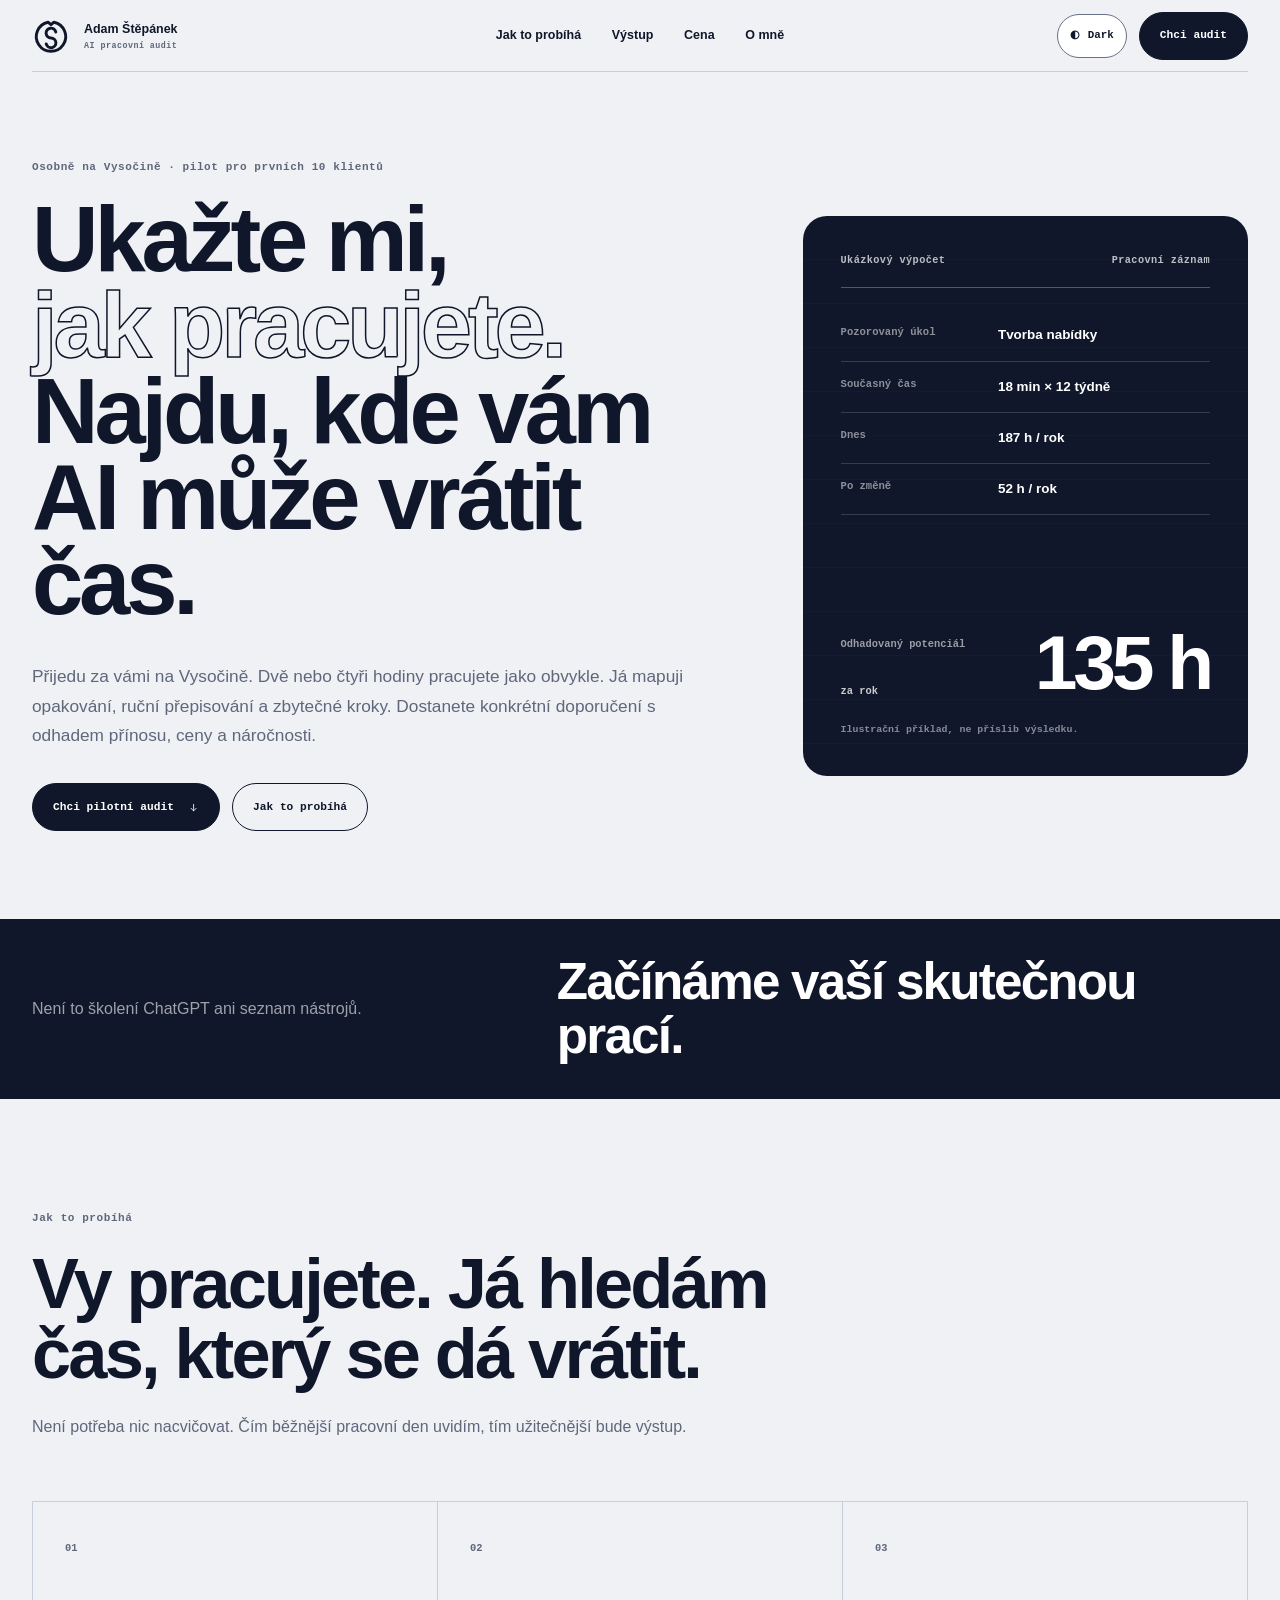
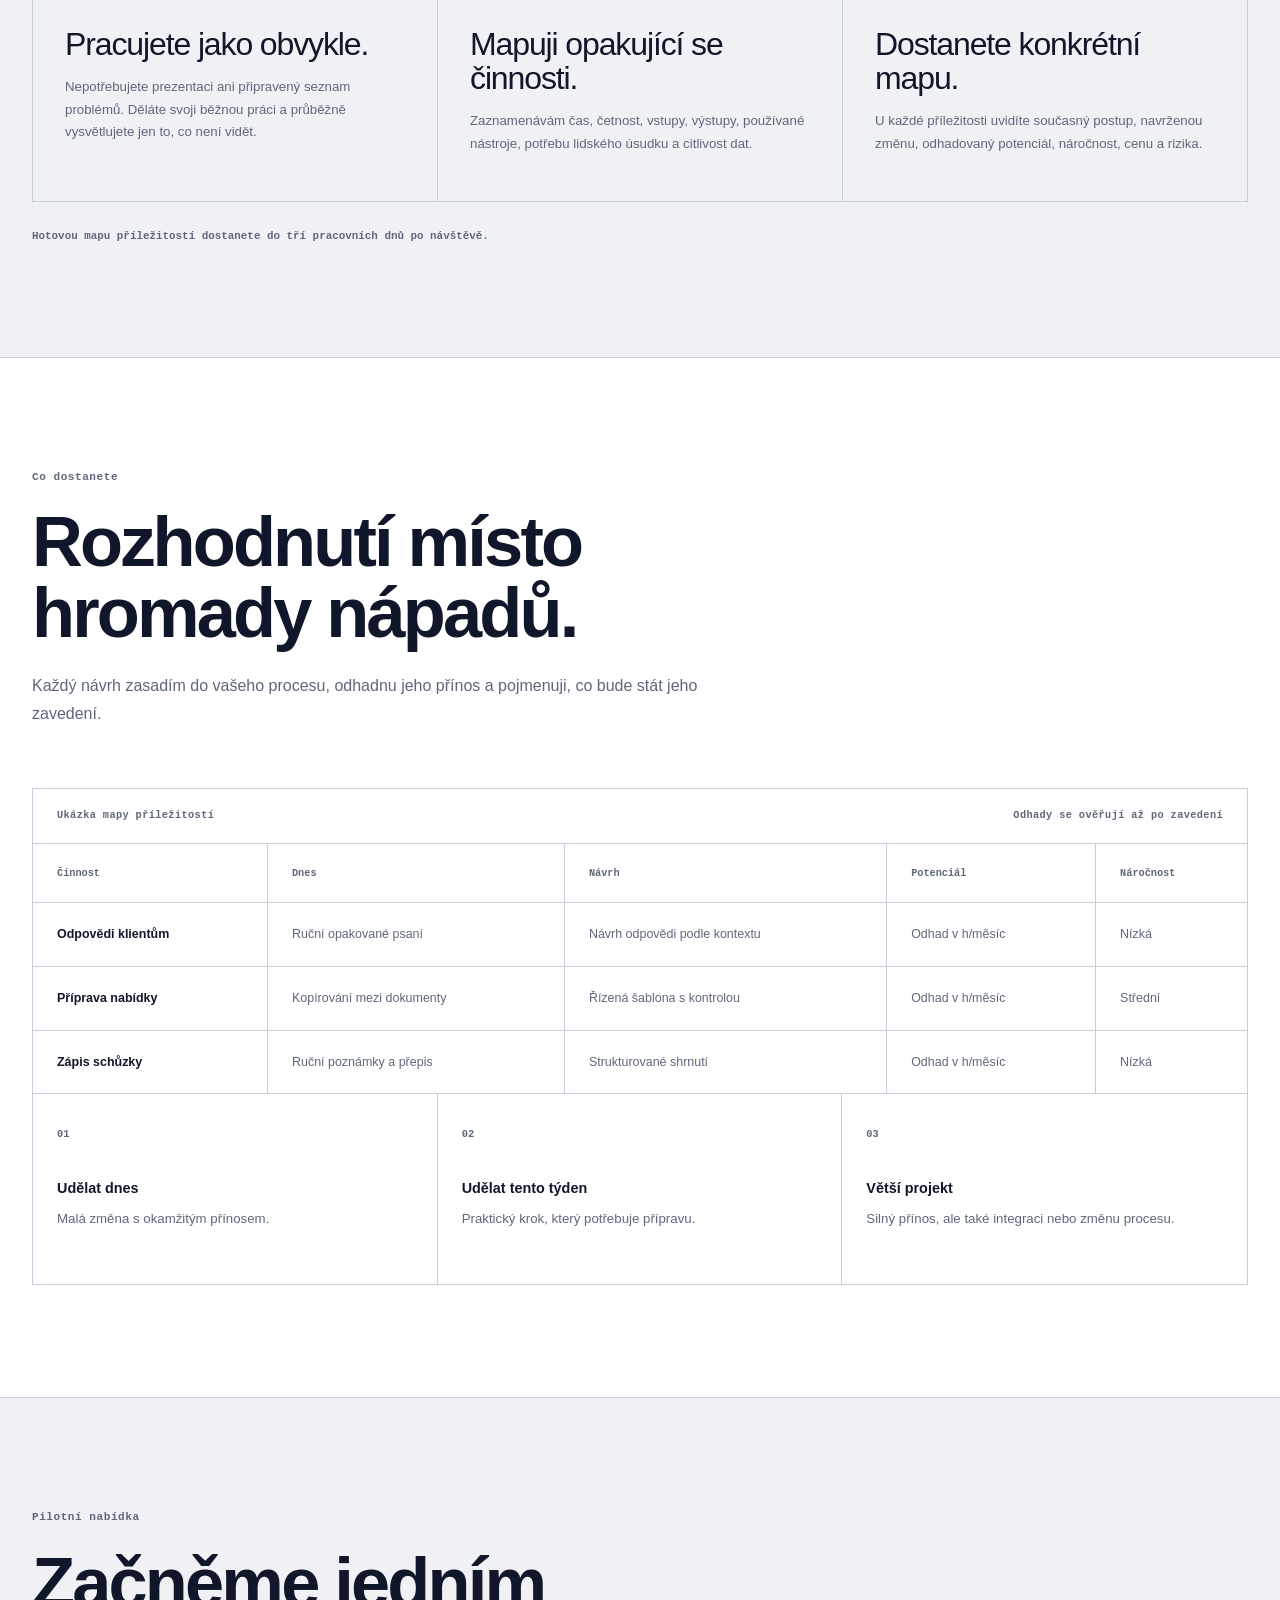
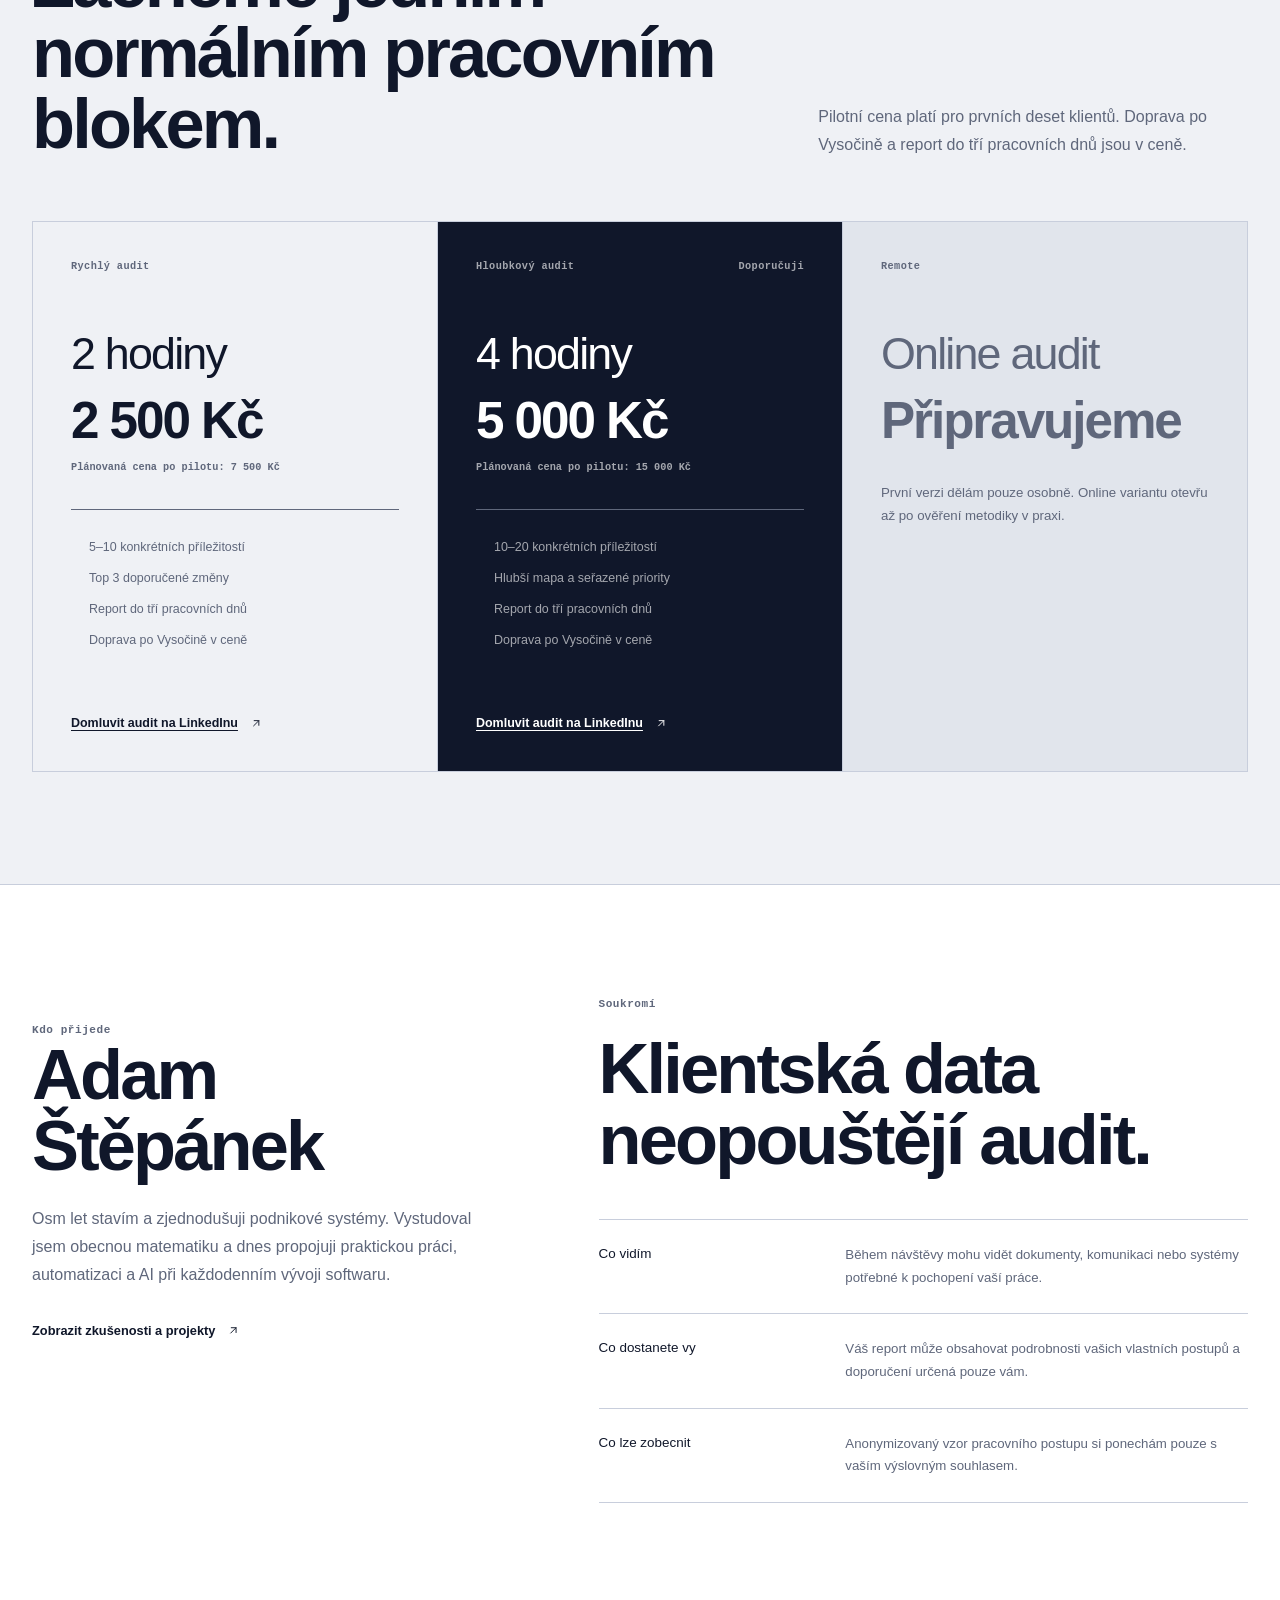
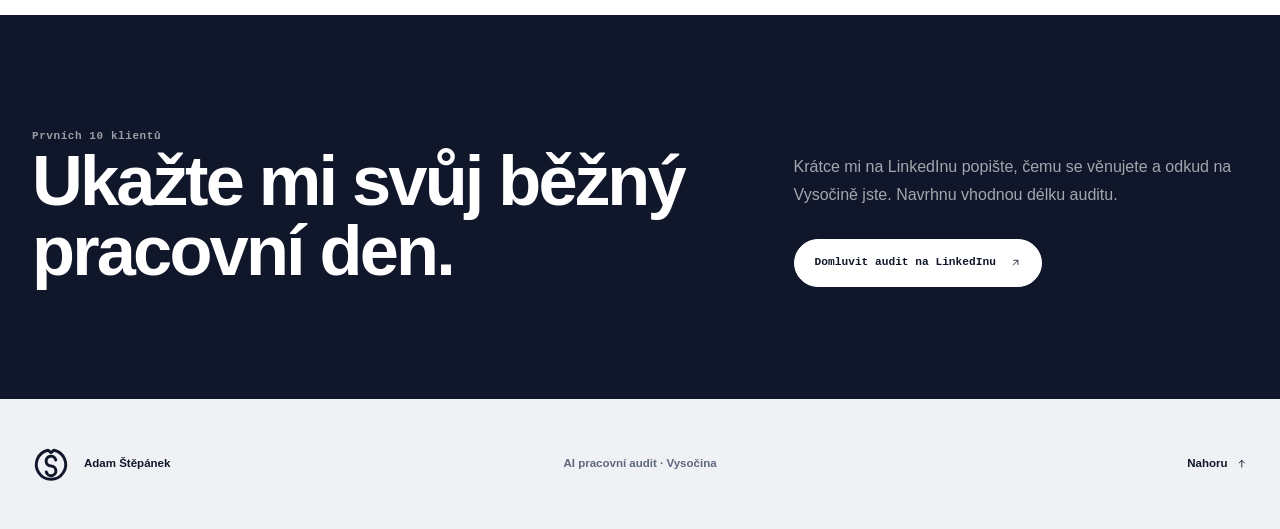
==== consulting/index.html @ 9257d578 "Deploy 657ad3f5248bb78d566c9f37fbdf9e179d934e94 Co-Authored-By: codex <codex@openai.com>" ====
<!DOCTYPE html><html lang="en"><head><meta charSet="utf-8"/><meta name="viewport" content="width=device-width, initial-scale=1"/><link rel="stylesheet" href="/_next/static/css/index.gjvnM6ew.css" data-rsc-css-href="/_next/static/css/index.gjvnM6ew.css" data-precedence="vite-rsc/importer-resources"/><link rel="stylesheet" href="/_next/static/css/page.C1mRbOs2.css" data-rsc-css-href="/_next/static/css/page.C1mRbOs2.css" data-precedence="vite-rsc/importer-resources"/><title>AI pracovní audit na Vysočině · Adam Stepanek</title><meta name="description" content="Ukažte mi, jak pracujete. Během osobního auditu najdu konkrétní místa, kde vám AI a automatizace mohou vrátit čas."/><meta name="application-name" content="Adam Stepanek"/><meta name="referrer" content="strict-origin-when-cross-origin"/><meta name="keywords" content="Adam Stepanek,Adam Štěpánek,Salesforce developer,Salesforce architect,Apex developer,Salesforce MCP,Salesforce AI,Czech Republic"/><meta name="author" content="Adam Stepanek"/><link rel="author" href="https://www.stepanek.dev"/><meta name="creator" content="Adam Stepanek"/><meta name="publisher" content="Adam Stepanek"/><meta name="format-detection" content="telephone=no, address=no, email=no"/><meta name="robots" content="index, follow"/><meta property="og:title" content="AI pracovní audit na Vysočině"/><meta property="og:description" content="Dvě nebo čtyři hodiny pracujete jako obvykle. Dostanete konkrétní mapu příležitostí, kde vám AI může vrátit čas."/><meta property="og:url" content="https://www.stepanek.dev/consulting/"/><meta property="og:site_name" content="AI pracovní audit · Adam Štěpánek"/><meta property="og:type" content="website"/><meta property="og:locale" content="cs_CZ"/><meta property="og:image" content="https://www.stepanek.dev/og.png"/><meta property="og:image:width" content="1731"/><meta property="og:image:height" content="909"/><meta property="og:image:alt" content="AI pracovní audit na Vysočině · Adam Štěpánek"/><meta name="twitter:card" content="summary_large_image"/><meta name="twitter:title" content="AI pracovní audit na Vysočině"/><meta name="twitter:description" content="Ukažte mi, jak pracujete. Najdu, kde vám AI může vrátit čas."/><meta name="twitter:image" content="https://www.stepanek.dev/og.png"/><link rel="shortcut icon" href="/favicon.svg"/><link rel="icon" href="/favicon.svg" type="image/svg+xml"/><link rel="apple-touch-icon" href="/icon.png" sizes="512x512" type="image/png"/><link rel="manifest" href="/site.webmanifest"/><link rel="canonical" href="https://www.stepanek.dev/consulting/"/><meta name="mobile-web-app-capable" content="yes"/><meta name="apple-mobile-web-app-title" content="Adam Stepanek"/><meta name="apple-mobile-web-app-status-bar-style" content="black-translucent"/><meta name="theme-color" content="#eff1f5" media="(prefers-color-scheme: light)"/><meta name="theme-color" content="#10172a" media="(prefers-color-scheme: dark)"/><meta name="color-scheme" content="light dark"/>
<script>
  try {
    const savedTheme = localStorage.getItem("stepanek-theme");
    if (savedTheme === "light" || savedTheme === "dark") {
      document.documentElement.dataset.theme = savedTheme;
    }
  } catch {}
</script></head><body><main class="_page_nzkrq_1" lang="cs" id="top"><script type="application/ld+json">{"@context":"https://schema.org","@type":"Service","name":"AI pracovní audit","description":"Osobní audit pracovních postupů, který hledá konkrétní příležitosti pro využití AI a automatizace.","url":"https://www.stepanek.dev/consulting/","provider":{"@type":"Person","name":"Adam Štěpánek","url":"https://www.stepanek.dev/"},"areaServed":{"@type":"AdministrativeArea","name":"Kraj Vysočina"},"availableChannel":{"@type":"ServiceChannel","name":"Osobně u klienta","serviceLocation":{"@type":"Place","name":"Kraj Vysočina"}},"offers":[{"@type":"Offer","name":"Rychlý audit – 2 hodiny","price":"2500","priceCurrency":"CZK","availability":"https://schema.org/LimitedAvailability"},{"@type":"Offer","name":"Hloubkový audit – 4 hodiny","price":"5000","priceCurrency":"CZK","availability":"https://schema.org/LimitedAvailability"}]}</script><header class="_header_nzkrq_13 _shell_nzkrq_8"><a class="_identity_nzkrq_28" href="https://www.stepanek.dev/" aria-label="Adam Štěpánek, hlavní web"><svg class="_identityMark_nzkrq_36" viewBox="0 0 256 256" aria-hidden="true" focusable="false"><path d="M128 51.707913 108 35.041246A99 99 0 1 0 148 35.041246Z" fill="none" stroke="currentColor" stroke-width="20" stroke-linecap="round" stroke-linejoin="round"></path><path d="M160.172621 100.656809A33 33 0 1 0 128 141A33 33 0 1 1 95.827379 181.343191" fill="none" stroke="currentColor" stroke-width="20" stroke-linecap="round" stroke-linejoin="round"></path></svg><span>Adam Štěpánek<small>AI pracovní audit</small></span></a><nav class="_navigation_nzkrq_50" aria-label="Hlavní navigace"><a href="#process">Jak to probíhá</a><a href="#output">Výstup</a><a href="#pricing">Cena</a><a href="#about">O mně</a></nav><div class="_headerActions_nzkrq_64"><button class="theme-toggle" type="button" aria-label="Switch to dark mode" title="Switch to dark mode"><svg class="theme-icon" viewBox="0 0 24 24" fill="none" stroke="currentColor" stroke-width="1.8" stroke-linecap="round" stroke-linejoin="round" aria-hidden="true" focusable="false"><path d="M20 15.2A8.2 8.2 0 0 1 8.8 4a8.2 8.2 0 1 0 11.2 11.2Z"></path></svg><span class="theme-label">Dark</span></button><a class="_headerCta_nzkrq_71" href="#pricing">Chci audit</a></div></header><section class="_hero_nzkrq_105 _shell_nzkrq_8"><div><p class="_kicker_nzkrq_114">Osobně na Vysočině · pilot pro prvních 10 klientů</p><h1>Ukažte mi,<span>jak pracujete.</span>Najdu, kde vám AI může vrátit čas.</h1><p class="_heroIntro_nzkrq_146">Přijedu za vámi na Vysočině. Dvě nebo čtyři hodiny pracujete jako obvykle. Já mapuji opakování, ruční přepisování a zbytečné kroky. Dostanete konkrétní doporučení s odhadem přínosu, ceny a náročnosti.</p><div class="_heroActions_nzkrq_154"><a class="_primaryButton_nzkrq_72" href="#pricing">Chci pilotní audit <svg class="_inlineIcon_nzkrq_99" viewBox="0 0 24 24" fill="none" stroke="currentColor" stroke-width="1.8" stroke-linecap="round" stroke-linejoin="round" aria-hidden="true" focusable="false"><path d="M12 5v14"></path><path d="m6.5 13.5 5.5 5.5 5.5-5.5"></path></svg></a><a class="_secondaryButton_nzkrq_73" href="#process">Jak to probíhá</a></div></div><aside class="_ledger_nzkrq_169" aria-label="Ukázkový výpočet potenciálu"><div class="_ledgerHeader_nzkrq_193"><span>Ukázkový výpočet</span><span>Pracovní záznam</span></div><dl class="_ledgerRows_nzkrq_210"><div><dt>Pozorovaný úkol</dt><dd>Tvorba nabídky</dd></div><div><dt>Současný čas</dt><dd>18 min × 12 týdně</dd></div><div><dt>Dnes</dt><dd>187 h / rok</dd></div><div><dt>Po změně</dt><dd>52 h / rok</dd></div></dl><div class="_ledgerResult_nzkrq_243"><span>Odhadovaný potenciál</span><strong>135 h</strong><small>za rok</small></div><p>Ilustrační příklad, ne příslib výsledku.</p></aside></section><section class="_definitionBand_nzkrq_284" aria-label="Vymezení služby"><div class="_definitionGrid_nzkrq_289 _shell_nzkrq_8"><p>Není to školení ChatGPT ani seznam nástrojů.</p><strong>Začínáme vaší skutečnou prací.</strong></div></section><section class="_section_nzkrq_122 _shell_nzkrq_8" id="process"><div class="_sectionHeading_nzkrq_122"><p class="_kicker_nzkrq_114">Jak to probíhá</p><h2>Vy pracujete. Já hledám čas, který se dá vrátit.</h2><p>Není potřeba nic nacvičovat. Čím běžnější pracovní den uvidím, tím užitečnější bude výstup.</p></div><ol class="_processGrid_nzkrq_343"><li><span>01</span><h3>Pracujete jako obvykle.</h3><p>Nepotřebujete prezentaci ani připravený seznam problémů. Děláte svoji běžnou práci a průběžně vysvětlujete jen to, co není vidět.</p></li><li><span>02</span><h3>Mapuji opakující se činnosti.</h3><p>Zaznamenávám čas, četnost, vstupy, výstupy, používané nástroje, potřebu lidského úsudku a citlivost dat.</p></li><li><span>03</span><h3>Dostanete konkrétní mapu.</h3><p>U každé příležitosti uvidíte současný postup, navrženou změnu, odhadovaný potenciál, náročnost, cenu a rizika.</p></li></ol><p class="_deliveryNote_nzkrq_384">Hotovou mapu příležitostí dostanete do tří pracovních dnů po návštěvě.</p></section><section class="_outputSection_nzkrq_315" id="output"><div class="_shell_nzkrq_8"><div class="_sectionHeading_nzkrq_122"><p class="_kicker_nzkrq_114">Co dostanete</p><h2>Rozhodnutí místo hromady nápadů.</h2><p>Každý návrh zasadím do vašeho procesu, odhadnu jeho přínos a pojmenuji, co bude stát jeho zavedení.</p></div><div class="_reportFrame_nzkrq_395"><div class="_reportTopline_nzkrq_194"><span>Ukázka mapy příležitostí</span><span>Odhady se ověřují až po zavedení</span></div><div class="_tableScroller_nzkrq_405" role="region" aria-label="Ukázka výstupní tabulky"><table><thead><tr><th>Činnost</th><th>Dnes</th><th>Návrh</th><th>Potenciál</th><th>Náročnost</th></tr></thead><tbody><tr><th scope="row">Odpovědi klientům</th><td>Ruční opakované psaní</td><td>Návrh odpovědi podle kontextu</td><td>Odhad v h/měsíc</td><td>Nízká</td></tr><tr><th scope="row">Příprava nabídky</th><td>Kopírování mezi dokumenty</td><td>Řízená šablona s kontrolou</td><td>Odhad v h/měsíc</td><td>Střední</td></tr><tr><th scope="row">Zápis schůzky</th><td>Ruční poznámky a přepis</td><td>Strukturované shrnutí</td><td>Odhad v h/měsíc</td><td>Nízká</td></tr></tbody></table></div><div class="_priorityGrid_nzkrq_361"><div><span>01</span><strong>Udělat dnes</strong><p>Malá změna s okamžitým přínosem.</p></div><div><span>02</span><strong>Udělat tento týden</strong><p>Praktický krok, který potřebuje přípravu.</p></div><div><span>03</span><strong>Větší projekt</strong><p>Silný přínos, ale také integraci nebo změnu procesu.</p></div></div></div></div></section><section class="_section_nzkrq_122 _shell_nzkrq_8" id="pricing"><div class="_pricingIntro_nzkrq_334"><div class="_sectionHeading_nzkrq_122"><p class="_kicker_nzkrq_114">Pilotní nabídka</p><h2>Začněme jedním normálním pracovním blokem.</h2></div><p>Pilotní cena platí pro prvních deset klientů. Doprava po Vysočině a report do tří pracovních dnů jsou v ceně.</p></div><div class="_pricingGrid_nzkrq_478"><article class="_package_nzkrq_195"><div class="_packageTopline_nzkrq_195"><span>Rychlý audit</span></div><h3>2 hodiny</h3><p class="_price_nzkrq_526">2 500 Kč</p><p class="_laterPrice_nzkrq_503">Plánovaná cena po pilotu: <!-- -->7 500 Kč</p><ul><li>5–10 konkrétních příležitostí</li><li>Top 3 doporučené změny</li><li>Report do tří pracovních dnů</li><li>Doprava po Vysočině v ceně</li></ul><a href="https://www.linkedin.com/in/adam-stepanek-cz">Domluvit audit na LinkedInu <svg class="_inlineIcon_nzkrq_99" viewBox="0 0 24 24" fill="none" stroke="currentColor" stroke-width="1.8" stroke-linecap="round" stroke-linejoin="round" aria-hidden="true" focusable="false"><path d="M7 17 17 7"></path><path d="M8 7h9v9"></path></svg></a></article><article class="_recommendedPackage_nzkrq_487"><div class="_packageTopline_nzkrq_195"><span>Hloubkový audit</span><strong>Doporučuji</strong></div><h3>4 hodiny</h3><p class="_price_nzkrq_526">5 000 Kč</p><p class="_laterPrice_nzkrq_503">Plánovaná cena po pilotu: <!-- -->15 000 Kč</p><ul><li>10–20 konkrétních příležitostí</li><li>Hlubší mapa a seřazené priority</li><li>Report do tří pracovních dnů</li><li>Doprava po Vysočině v ceně</li></ul><a href="https://www.linkedin.com/in/adam-stepanek-cz">Domluvit audit na LinkedInu <svg class="_inlineIcon_nzkrq_99" viewBox="0 0 24 24" fill="none" stroke="currentColor" stroke-width="1.8" stroke-linecap="round" stroke-linejoin="round" aria-hidden="true" focusable="false"><path d="M7 17 17 7"></path><path d="M8 7h9v9"></path></svg></a></article><article class="_remotePackage_nzkrq_376" aria-label="Remote audit připravujeme"><div class="_packageTopline_nzkrq_195"><span>Remote</span></div><h3>Online audit</h3><p class="_remoteStatus_nzkrq_571">Připravujeme</p><p>První verzi dělám pouze osobně. Online variantu otevřu až po ověření metodiky v praxi.</p></article></div></section><section class="_trustSection_nzkrq_316" id="about"><div class="_trustGrid_nzkrq_585 _shell_nzkrq_8"><div class="_aboutCopy_nzkrq_58"><p class="_kicker_nzkrq_114">Kdo přijede</p><h2>Adam Štěpánek</h2><p>Osm let stavím a zjednodušuji podnikové systémy. Vystudoval jsem obecnou matematiku a dnes propojuji praktickou práci, automatizaci a AI při každodenním vývoji softwaru.</p><a href="https://www.stepanek.dev/">Zobrazit zkušenosti a projekty <svg class="_inlineIcon_nzkrq_99" viewBox="0 0 24 24" fill="none" stroke="currentColor" stroke-width="1.8" stroke-linecap="round" stroke-linejoin="round" aria-hidden="true" focusable="false"><path d="M7 17 17 7"></path><path d="M8 7h9v9"></path></svg></a></div><div class="_privacyBlock_nzkrq_124"><p class="_kicker_nzkrq_114">Soukromí</p><h2>Klientská data neopouštějí audit.</h2><div class="_privacyRules_nzkrq_377"><div><h3>Co vidím</h3><p>Během návštěvy mohu vidět dokumenty, komunikaci nebo systémy potřebné k pochopení vaší práce.</p></div><div><h3>Co dostanete vy</h3><p>Váš report může obsahovat podrobnosti vašich vlastních postupů a doporučení určená pouze vám.</p></div><div><h3>Co lze zobecnit</h3><p>Anonymizovaný vzor pracovního postupu si ponechám pouze s vaším výslovným souhlasem.</p></div></div></div></div></section><section class="_contactSection_nzkrq_317" id="contact"><div class="_contactGrid_nzkrq_125 _shell_nzkrq_8"><div><p class="_kicker_nzkrq_114">Prvních 10 klientů</p><h2>Ukažte mi svůj běžný pracovní den.</h2></div><div><p>Krátce mi na LinkedInu popište, čemu se věnujete a odkud na Vysočině jste. Navrhnu vhodnou délku auditu.</p><a class="_contactButton_nzkrq_74" href="https://www.linkedin.com/in/adam-stepanek-cz">Domluvit audit na LinkedInu <svg class="_inlineIcon_nzkrq_99" viewBox="0 0 24 24" fill="none" stroke="currentColor" stroke-width="1.8" stroke-linecap="round" stroke-linejoin="round" aria-hidden="true" focusable="false"><path d="M7 17 17 7"></path><path d="M8 7h9v9"></path></svg></a></div></div></section><footer class="_footer_nzkrq_57 _shell_nzkrq_8"><a class="_identity_nzkrq_28" href="https://www.stepanek.dev/" aria-label="Adam Štěpánek, hlavní web"><svg class="_identityMark_nzkrq_36" viewBox="0 0 256 256" aria-hidden="true" focusable="false"><path d="M128 51.707913 108 35.041246A99 99 0 1 0 148 35.041246Z" fill="none" stroke="currentColor" stroke-width="20" stroke-linecap="round" stroke-linejoin="round"></path><path d="M160.172621 100.656809A33 33 0 1 0 128 141A33 33 0 1 1 95.827379 181.343191" fill="none" stroke="currentColor" stroke-width="20" stroke-linecap="round" stroke-linejoin="round"></path></svg><span>Adam Štěpánek</span></a><p>AI pracovní audit · Vysočina</p><a href="#top">Nahoru <svg class="_inlineIcon_nzkrq_99" viewBox="0 0 24 24" fill="none" stroke="currentColor" stroke-width="1.8" stroke-linecap="round" stroke-linejoin="round" aria-hidden="true" focusable="false"><path d="M12 19V5"></path><path d="m6.5 10.5 5.5-5.5 5.5 5.5"></path></svg></a></footer></main><script>
  (() => {
    const button = document.querySelector(".theme-toggle");
    if (!button) return;
    const media = matchMedia("(prefers-color-scheme: dark)");
    const readSaved = () => {
      try {
        const saved = localStorage.getItem("stepanek-theme");
        return saved === "light" || saved === "dark" ? saved : null;
      } catch { return null; }
    };
    const apply = (theme, persist = false) => {
      document.documentElement.dataset.theme = theme;
      if (persist) {
        try { localStorage.setItem("stepanek-theme", theme); } catch {}
      }
      const next = theme === "dark" ? "light" : "dark";
      button.setAttribute("aria-label", "Switch to " + next + " mode");
      button.setAttribute("title", "Switch to " + next + " mode");
      button.innerHTML = '<span aria-hidden="true">' + (theme === "dark" ? "☀" : "◐") + '</span>'
        + '<span class="theme-label">' + (theme === "dark" ? "Light" : "Dark") + '</span>';
      document.querySelectorAll('meta[name="theme-color"]').forEach((meta) => {
        meta.setAttribute("content", theme === "dark" ? "#10172a" : "#eff1f5");
      });
    };
    let theme = readSaved() || (media.matches ? "dark" : "light");
    apply(theme);
    button.addEventListener("click", () => {
      theme = theme === "dark" ? "light" : "dark";
      apply(theme, true);
    });
    media.addEventListener("change", (event) => {
      if (!readSaved()) {
        theme = event.matches ? "dark" : "light";
        apply(theme);
      }
    });
  })();
</script></body></html>
---- _next/static/css/index.gjvnM6ew.css ----
/*! tailwindcss v4.2.1 | MIT License | https://tailwindcss.com */
@layer properties{@supports (((-webkit-hyphens:none)) and (not (margin-trim:inline))) or ((-moz-orient:inline) and (not (color:rgb(from red r g b)))){*,:before,:after{--tw-rotate-x:initial;--tw-rotate-y:initial;--tw-rotate-z:initial;--tw-skew-x:initial;--tw-skew-y:initial}::backdrop{--tw-rotate-x:initial;--tw-rotate-y:initial;--tw-rotate-z:initial;--tw-skew-x:initial;--tw-skew-y:initial}}}@layer theme{:root,:host{--font-sans:ui-sans-serif, system-ui, sans-serif, "Apple Color Emoji", "Segoe UI Emoji", "Segoe UI Symbol", "Noto Color Emoji";--font-mono:ui-monospace, SFMono-Regular, Menlo, Monaco, Consolas, "Liberation Mono", "Courier New", monospace;--spacing:.25rem;--default-font-family:var(--font-sans);--default-mono-font-family:var(--font-mono)}}@layer base{*,:after,:before{box-sizing:border-box;border:0 solid;margin:0;padding:0}::backdrop{box-sizing:border-box;border:0 solid;margin:0;padding:0}::file-selector-button{box-sizing:border-box;border:0 solid;margin:0;padding:0}html,:host{-webkit-text-size-adjust:100%;tab-size:4;line-height:1.5;font-family:var(--default-font-family,ui-sans-serif, system-ui, sans-serif, "Apple Color Emoji", "Segoe UI Emoji", "Segoe UI Symbol", "Noto Color Emoji");font-feature-settings:var(--default-font-feature-settings,normal);font-variation-settings:var(--default-font-variation-settings,normal);-webkit-tap-highlight-color:transparent}hr{height:0;color:inherit;border-top-width:1px}abbr:where([title]){-webkit-text-decoration:underline dotted;text-decoration:underline dotted}h1,h2,h3,h4,h5,h6{font-size:inherit;font-weight:inherit}a{color:inherit;-webkit-text-decoration:inherit;-webkit-text-decoration:inherit;-webkit-text-decoration:inherit;-webkit-text-decoration:inherit;text-decoration:inherit}b,strong{font-weight:bolder}code,kbd,samp,pre{font-family:var(--default-mono-font-family,ui-monospace, SFMono-Regular, Menlo, Monaco, Consolas, "Liberation Mono", "Courier New", monospace);font-feature-settings:var(--default-mono-font-feature-settings,normal);font-variation-settings:var(--default-mono-font-variation-settings,normal);font-size:1em}small{font-size:80%}sub,sup{vertical-align:baseline;font-size:75%;line-height:0;position:relative}sub{bottom:-.25em}sup{top:-.5em}table{text-indent:0;border-color:inherit;border-collapse:collapse}:-moz-focusring{outline:auto}progress{vertical-align:baseline}summary{display:list-item}ol,ul,menu{list-style:none}img,svg,video,canvas,audio,iframe,embed,object{vertical-align:middle;display:block}img,video{max-width:100%;height:auto}button,input,select,optgroup,textarea{font:inherit;font-feature-settings:inherit;font-variation-settings:inherit;letter-spacing:inherit;color:inherit;opacity:1;background-color:#0000;border-radius:0}::file-selector-button{font:inherit;font-feature-settings:inherit;font-variation-settings:inherit;letter-spacing:inherit;color:inherit;opacity:1;background-color:#0000;border-radius:0}:where(select:is([multiple],[size])) optgroup{font-weight:bolder}:where(select:is([multiple],[size])) optgroup option{padding-inline-start:20px}::file-selector-button{margin-inline-end:4px}::placeholder{opacity:1}@supports (not ((-webkit-appearance:-apple-pay-button))) or (contain-intrinsic-size:1px){::placeholder{color:currentColor}@supports (color:color-mix(in lab, red, red)){::placeholder{color:color-mix(in oklab, currentcolor 50%, transparent)}}}textarea{resize:vertical}::-webkit-search-decoration{-webkit-appearance:none}::-webkit-date-and-time-value{min-height:1lh;text-align:inherit}::-webkit-datetime-edit{display:inline-flex}::-webkit-datetime-edit-fields-wrapper{padding:0}::-webkit-datetime-edit{padding-block:0}::-webkit-datetime-edit-year-field{padding-block:0}::-webkit-datetime-edit-month-field{padding-block:0}::-webkit-datetime-edit-day-field{padding-block:0}::-webkit-datetime-edit-hour-field{padding-block:0}::-webkit-datetime-edit-minute-field{padding-block:0}::-webkit-datetime-edit-second-field{padding-block:0}::-webkit-datetime-edit-millisecond-field{padding-block:0}::-webkit-datetime-edit-meridiem-field{padding-block:0}::-webkit-calendar-picker-indicator{line-height:1}:-moz-ui-invalid{box-shadow:none}button,input:where([type=button],[type=reset],[type=submit]){-webkit-appearance:button;appearance:button}::file-selector-button{-webkit-appearance:button;appearance:button}::-webkit-inner-spin-button{height:auto}::-webkit-outer-spin-button{height:auto}[hidden]:where(:not([hidden=until-found])){display:none!important}}@layer components;@layer utilities{.visible{visibility:visible}.static{position:static}.start{inset-inline-start:var(--spacing)}.isolate{isolation:isolate}.container{width:100%}@media (min-width:40rem){.container{max-width:40rem}}@media (min-width:48rem){.container{max-width:48rem}}@media (min-width:64rem){.container{max-width:64rem}}@media (min-width:80rem){.container{max-width:80rem}}@media (min-width:96rem){.container{max-width:96rem}}.block{display:block}.contents{display:contents}.table{display:table}.transform{transform:var(--tw-rotate-x,) var(--tw-rotate-y,) var(--tw-rotate-z,) var(--tw-skew-x,) var(--tw-skew-y,)}.rounded{border-radius:.25rem}}:root{--ink:#10172a;--ink-soft:#5f677b;--paper:#eff1f5;--white:#fff;--blue:#10172a;--blue-dark:#10172a;--blue-pale:#c8cedc;--sky:#fff;--signal:#c8cedc;--line:#c8cedc;--night:#10172a;--night-muted:#ffffffad;--experience-bg:#fff;--timeline-line:#c8cedc;--button-bg:#10172a;--button-fg:#fff;--signal-ink:#10172a;--control-line:#687087;--project-hover-bg:#10172a;--project-hover-fg:#fff;--project-hover-muted:#d0d5e1;--resume-shell:#eff1f5;--resume-paper:#fff;--font-body:"Avenir Next", "Helvetica Neue", Arial, sans-serif;--font-display:"Avenir Next Heavy", "Arial Black", sans-serif;--font-mono:SFMono-Regular, Menlo, Consolas, monospace;--radius:24px;--section-gap:96px}:root[data-theme=light]{--lightningcss-light:initial;--lightningcss-dark: ;color-scheme:light}:root[data-theme=dark]{--lightningcss-light: ;--lightningcss-dark:initial;color-scheme:dark;--ink:#fff;--ink-soft:#aeb6cc;--paper:#10172a;--white:#182137;--blue:#fff;--blue-dark:#fff;--blue-pale:#30394f;--sky:#fff;--signal:#687087;--line:#333c52;--night:#080d1a;--experience-bg:#182137;--timeline-line:#3c465d;--button-bg:#fff;--button-fg:#10172a;--signal-ink:#fff;--control-line:#77829d;--project-hover-bg:#fff;--project-hover-fg:#10172a;--project-hover-muted:#5f677b;--resume-shell:#10172a;--resume-paper:#182137}@media (prefers-color-scheme:dark){:root:not([data-theme=light]){--lightningcss-light: ;--lightningcss-dark:initial;color-scheme:dark;--ink:#fff;--ink-soft:#aeb6cc;--paper:#10172a;--white:#182137;--blue:#fff;--blue-dark:#fff;--blue-pale:#30394f;--sky:#fff;--signal:#687087;--line:#333c52;--night:#080d1a;--experience-bg:#182137;--timeline-line:#3c465d;--button-bg:#fff;--button-fg:#10172a;--signal-ink:#fff;--control-line:#77829d;--project-hover-bg:#fff;--project-hover-fg:#10172a;--project-hover-muted:#5f677b;--resume-shell:#10172a;--resume-paper:#182137}}*{box-sizing:border-box}html{scroll-behavior:smooth;background:var(--paper);--lightningcss-light:initial;--lightningcss-dark: ;color-scheme:light dark;-moz-text-size-adjust:100%;text-size-adjust:100%}@media (prefers-color-scheme:dark){html{--lightningcss-light: ;--lightningcss-dark:initial}}body{background:var(--paper);min-width:320px;color:var(--ink);font-family:var(--font-body);-webkit-font-smoothing:antialiased;margin:0;overflow-x:clip}a{color:inherit;text-decoration:none}.text-link{text-underline-offset:.18em;text-decoration:underline;text-decoration-thickness:.08em}.text-link:hover{text-decoration-thickness:.14em}.inline-icon{vertical-align:-.14em;flex:none;width:1em;height:1em}:is(a:focus-visible,button:focus-visible){outline-offset:4px;outline:2px solid}::selection{background:var(--ink);color:var(--paper)}.shell{width:min(1320px,100% - 64px);margin-inline:auto}.header-actions{justify-self:end;align-items:center;gap:18px;display:flex}.theme-toggle{border:1px solid var(--control-line);background:var(--white);min-width:44px;min-height:44px;color:var(--ink);font:700 .68rem/1 var(--font-mono);cursor:pointer;border-radius:999px;justify-content:center;align-items:center;gap:8px;padding:0 12px;transition:border-color .18s,color .18s,background .18s;display:inline-flex}.theme-toggle:hover{border-color:var(--ink)}.theme-icon{flex:none;width:16px;height:16px}.site-header{z-index:20;border-bottom:1px solid var(--line);background:var(--paper);grid-template-columns:1fr auto 1fr;align-items:center;min-height:72px;display:grid;position:sticky;top:0}@supports (color:color-mix(in lab, red, red)){.site-header{background:color-mix(in srgb, var(--paper) 92%, transparent)}}.site-header{-webkit-backdrop-filter:blur(14px);backdrop-filter:blur(14px);font-size:.82rem;font-weight:700}.identity{align-items:center;gap:14px;width:fit-content;font-size:.8rem;font-weight:800;display:inline-flex}.identity-mark{width:38px;height:38px;color:var(--ink);flex:none}.identity-copy small{color:var(--ink-soft);font:700 .52rem/1.2 var(--font-mono);letter-spacing:.1em;text-transform:uppercase;margin-top:2px;display:block}.site-header nav{gap:32px;display:flex}.site-header nav a,.header-link{transition:color .18s}.site-header nav a:hover,.header-link:hover{text-underline-offset:.22em;text-decoration:underline;text-decoration-thickness:.08em}.header-link{justify-self:end}.hero{min-height:790px;padding-block:var(--section-gap);grid-template-columns:minmax(0,1.25fr) minmax(360px,.75fr);align-items:center;gap:clamp(48px,8vw,120px);display:grid;position:relative}.hero:after{content:"";background:var(--line);z-index:-1;width:1px;position:absolute;top:0;bottom:0;left:calc(68% - .5px)}.eyebrow{color:var(--ink-soft);font-family:var(--font-mono);letter-spacing:.13em;text-transform:uppercase;margin:0 0 22px;font-size:.7rem;font-weight:800}.hero h1{max-width:820px;font-family:var(--font-display);letter-spacing:-.045em;margin:0;font-size:clamp(4rem,7.8vw,8.4rem);font-weight:900;line-height:.93}.hero h1 span{color:var(--ink);-webkit-text-stroke:1.5px var(--ink);-webkit-text-fill-color:transparent;display:block}.hero-intro{max-width:720px;color:var(--ink-soft);margin:38px 0 0;font-size:clamp(1.04rem,1.5vw,1.25rem);line-height:1.72}.hero-actions{flex-wrap:wrap;gap:12px;margin-top:34px;display:flex}.button{border:1px solid var(--ink);min-height:50px;font-weight:800;font-family:var(--font-mono);letter-spacing:.03em;border-radius:999px;justify-content:center;align-items:center;gap:18px;padding:0 22px;font-size:.69rem;transition:background .16s,color .16s;display:inline-flex}.button:hover{background:var(--ink);color:var(--paper)}.button-primary{background:var(--button-bg);color:var(--button-fg)}.button-primary:hover{color:var(--ink);background:0 0}.button-quiet{background:0 0}.button-quiet:hover{background:var(--white)}.method-card{background:var(--night);color:#fff;border-radius:var(--radius);flex-direction:column;min-height:560px;padding:32px;display:flex;position:relative;overflow:hidden}.method-topline{font-family:var(--font-mono);letter-spacing:.08em;text-transform:uppercase;border-bottom:1px solid #ffffff52;justify-content:space-between;padding-bottom:18px;font-size:.64rem;display:flex}.method-card ol{z-index:2;margin:0;padding:28px 0 0;list-style:none;position:relative}.method-card li{border-bottom:1px solid #ffffff2e;grid-template-columns:42px 1fr;align-items:baseline;padding:15px 0;display:grid}.method-card li span{font-family:var(--font-mono);color:#ffffff8f;font-size:.64rem}.method-card li strong{font-size:.9rem}.method-card>p{color:#ffffffb3;margin:auto 0 0;font-size:.8rem;line-height:1.6}.method-mark{color:#fff;width:min(54%,188px);height:auto;margin:34px auto}.proof-band{background:var(--night);color:#fff}.proof-grid{grid-template-columns:repeat(4,1fr);display:grid}.proof-grid>div{border-right:1px solid #ffffff29;align-content:center;gap:10px;min-height:172px;padding:28px clamp(16px,3vw,38px);display:grid}.proof-grid>div:first-child{border-left:1px solid #ffffff29}.proof-grid strong{color:#fff;font-family:var(--font-display);letter-spacing:-.06em;font-size:2.65rem;font-weight:900;line-height:1}.proof-grid span{color:#ffffffad;max-width:190px;font-size:.72rem;line-height:1.55}.section{padding-block:calc(var(--section-gap) + 8px);border-top:1px solid var(--line)}.section-heading{max-width:740px;margin-bottom:62px}.section-heading h2,.credential-main h2,.community-grid h2,.connect-grid h2{font-family:var(--font-display);letter-spacing:-.04em;margin:0;font-size:clamp(3rem,5.4vw,5.5rem);font-weight:900;line-height:1}.section-heading>p:last-child,.credential-main>p,.connect-grid>p{color:var(--ink-soft);margin:24px 0 0;font-size:1rem;line-height:1.75}.capabilities-section{padding-bottom:30px}.capability-grid{border-top:1px solid var(--line);border-left:1px solid var(--line);grid-template-columns:repeat(3,1fr);display:grid}.capability-grid article{border-right:1px solid var(--line);border-bottom:1px solid var(--line);background:0 0;min-height:210px;padding:30px}.capability-grid h3{color:var(--ink);font-family:var(--font-mono);letter-spacing:.08em;text-transform:uppercase;margin:0 0 42px;font-size:.69rem}.capability-grid p{color:var(--ink-soft);margin:0;font-size:.82rem;line-height:1.7}.project-grid{border-top:1px solid var(--line);border-left:1px solid var(--line);grid-template-columns:repeat(2,1fr);display:grid}.project-card{border-right:1px solid var(--line);border-bottom:1px solid var(--line);background:0 0;flex-direction:column;min-height:440px;padding:clamp(28px,4vw,46px);transition:background .2s,color .2s,transform .2s;display:flex}.project-card:hover{z-index:2;background:var(--project-hover-bg);color:var(--project-hover-fg);position:relative}.project-meta{font-family:var(--font-mono);letter-spacing:.08em;text-transform:uppercase;justify-content:space-between;align-items:center;font-size:.65rem;display:flex}.project-mark{border:1px solid;place-items:center;min-width:46px;height:46px;padding-inline:8px;font-size:.68rem;display:grid}.project-card h3{font-family:var(--font-display);letter-spacing:-.035em;overflow-wrap:anywhere;margin:42px 0 16px;font-size:clamp(2rem,3.5vw,3.2rem);font-weight:900;line-height:1.05}.project-card>p{max-width:500px;color:var(--ink-soft);margin:0;line-height:1.7}.project-card:hover>p{color:var(--project-hover-muted)}.project-outcome{gap:7px;margin-top:auto;padding-top:40px;display:grid}.project-outcome span{font-family:var(--font-mono);letter-spacing:.07em;text-transform:uppercase;color:var(--ink-soft);font-size:.62rem}.project-card:hover .project-outcome span{color:var(--project-hover-muted)}.project-outcome strong{max-width:440px;font-size:.82rem;line-height:1.5}.project-link{margin-top:26px;font-size:.76rem;font-weight:800}.experience-section{background:var(--experience-bg)}.split-heading{grid-template-columns:1.4fr .6fr;align-items:end;gap:70px;max-width:none;display:grid}.split-heading>p{margin-bottom:4px!important}.timeline{border-top:1px solid var(--timeline-line)}.timeline-row{border-bottom:1px solid var(--timeline-line);grid-template-columns:.55fr .8fr 1.7fr;gap:34px;padding-block:36px;display:grid}.timeline-row p{margin:0}.timeline-period{font-family:var(--font-mono);letter-spacing:.04em;text-transform:uppercase;font-size:.7rem}.timeline-role h3{font-family:var(--font-display);letter-spacing:-.025em;margin:0 0 6px;font-size:1.65rem;font-weight:900;line-height:1.08}.timeline-role h3 a:hover,.credential-list h3 a:hover,.education-line a:hover{text-underline-offset:.14em;text-decoration:underline;text-decoration-thickness:.07em}.timeline-role p{color:var(--ink-soft);font-size:.74rem;font-weight:800}.timeline-body{color:var(--ink-soft);grid-template-columns:1fr 1fr;gap:32px;font-size:.84rem;line-height:1.65;display:grid}.timeline-proof{font-weight:700;color:var(--ink)!important}.credentials-section{grid-template-columns:1.15fr .85fr;gap:clamp(60px,10vw,140px);display:grid}.credential-main>p{max-width:600px}.education-line{border-top:1px solid var(--line);font-family:var(--font-mono);gap:8px;margin-top:44px;padding-top:22px;font-size:.72rem;display:grid}.education-line a{width:fit-content;color:var(--ink-soft);font-weight:700}.education-line a:first-child{color:var(--ink)}.credential-list{border-top:1px solid var(--line)}.credential-list>div{border-bottom:1px solid var(--line);padding:32px 0 32px 86px;position:relative}.credential-count{color:var(--ink);font-family:var(--font-display);letter-spacing:-.06em;font-size:2rem;font-weight:900;position:absolute;top:34px;left:0}.credential-list h3{margin:0 0 10px;font-size:.94rem}.credential-list p{color:var(--ink-soft);margin:0;font-size:.8rem;line-height:1.7}.community-section{background:var(--night);color:#fff;padding-block:110px}.community-section .eyebrow{color:#ffffff9e}.community-grid{grid-template-columns:1fr .7fr;gap:50px 100px;display:grid}.community-proof{align-self:end}.community-proof p{color:#ffffffad;margin:0 0 24px;line-height:1.8}.community-proof strong{color:#fff}.community-proof a{color:#fff;font-size:.78rem;font-weight:800}.community-grid blockquote{color:#fff;max-width:900px;font-family:var(--font-body);letter-spacing:-.04em;border-top:1px solid #ffffff2e;grid-column:1/-1;margin:44px 0 0;padding-top:40px;font-size:clamp(1.8rem,3.3vw,3.3rem);font-weight:800;line-height:1.2}.community-grid cite{color:#ffffff7a;font-family:var(--font-mono);letter-spacing:.08em;text-transform:uppercase;margin-top:24px;font-size:.65rem;font-style:normal;display:block}.connect-section{background:var(--white);border-top:1px solid var(--line);padding-block:120px}.connect-section .eyebrow{color:var(--signal-ink)}.connect-grid{grid-template-columns:1fr .6fr;gap:50px 100px;display:grid}.connect-grid>p{color:var(--signal-ink);align-self:end}.consulting-offer-link{border:1px solid var(--ink);background:var(--ink);min-height:126px;color:var(--paper);grid-column:1/-1;justify-content:space-between;align-items:center;gap:24px;margin-top:30px;padding:26px 30px;transition:background .17s,color .17s;display:flex}.consulting-offer-link:hover{color:var(--ink);background:0 0}.consulting-offer-link span{gap:8px;display:grid}.consulting-offer-link small{color:inherit;font:700 .62rem/1.3 var(--font-mono);opacity:.68}.consulting-offer-link strong{max-width:780px;font-family:var(--font-display);letter-spacing:-.03em;font-size:clamp(1.45rem,2.8vw,2.65rem);line-height:1.08}.consulting-offer-link>.inline-icon{width:28px;height:28px}.connect-links{border-top:1px solid var(--line);color:var(--signal-ink);grid-column:1/-1;grid-template-columns:repeat(4,1fr);margin-top:16px;display:grid}.connect-links a{border-right:1px solid var(--line);justify-content:space-between;align-items:center;padding:24px 18px;font-size:.82rem;font-weight:800;transition:background .17s,color .17s;display:flex}.connect-links a:first-child{border-left:1px solid var(--line)}.connect-links a:hover{background:var(--ink);color:var(--paper)}.site-footer{min-height:150px;color:var(--ink-soft);border-top:1px solid var(--line);grid-template-columns:1fr auto 1fr;align-items:center;font-size:.7rem;display:grid}.site-footer p{font-family:var(--font-mono)}.site-footer>a{justify-self:end;font-weight:800}.back-to-top{align-items:center;gap:8px;display:inline-flex}@media (max-width:900px){.site-header{grid-template-columns:1fr auto}.site-header nav{display:none}.header-actions{gap:12px}.hero{grid-template-columns:1fr;padding-top:70px}.hero:after{left:50%}.method-card{max-width:580px;min-height:400px}.proof-grid{grid-template-columns:repeat(2,1fr)}.proof-grid>div:nth-child(3){border-left:1px solid #ffffff29}.split-heading,.credentials-section,.community-grid,.connect-grid{grid-template-columns:1fr}.capability-grid{grid-template-columns:repeat(2,1fr)}.timeline-row{grid-template-columns:.55fr 1fr}.timeline-body{grid-column:2}.connect-links{grid-template-columns:repeat(2,1fr)}.connect-grid>p,.community-proof{max-width:600px}.consulting-offer-link{margin-top:8px}}@media (max-width:620px){.shell{width:min(calc(100% - 28px - env(safe-area-inset-left) - env(safe-area-inset-right)), 1320px)}.site-header{min-height:72px}.identity span:last-child,.theme-label{display:none}.theme-toggle{padding:0}.consulting-offer-link{min-height:148px;padding:24px 20px}.header-link{align-items:center;min-height:44px;display:inline-flex}.hero{gap:54px;min-height:auto;padding-block:58px 82px}.hero h1{letter-spacing:-.04em;font-size:clamp(3rem,16vw,5rem)}.method-card{min-height:420px}.proof-grid{grid-template-columns:1fr 1fr}.proof-grid>div{min-height:150px;padding:22px 18px}.section{padding-block:88px}.section-heading{margin-bottom:42px}.project-grid,.capability-grid{grid-template-columns:1fr}.project-card{min-height:410px;padding-inline:24px}.timeline-row{grid-template-columns:1fr;gap:12px}.timeline-body{grid-column:1;grid-template-columns:1fr;gap:16px;margin-top:10px}.credential-list>div{padding-left:70px}.community-section,.connect-section{padding-block:84px}.community-grid{gap:36px}.community-grid blockquote{margin-top:10px}.connect-links{grid-template-columns:1fr}.connect-links a{border-left:1px solid var(--line);border-bottom:1px solid var(--line)}.site-footer{grid-template-columns:1fr auto}.site-footer p{display:none}}@media (max-width:380px){.hero-actions,.hero-actions .button{width:100%}.proof-grid{grid-template-columns:1fr}.proof-grid>div,.proof-grid>div:nth-child(3){border-left:1px solid #ffffff29}.project-card h3{font-size:1.9rem}}@media (hover:none){.project-card:hover{color:var(--ink);box-shadow:none;background:0 0;transform:none}.project-card:hover>p{color:var(--ink-soft)}}@media (prefers-reduced-motion:reduce){html{scroll-behavior:auto}*,:before,:after{transition-duration:.01ms!important;animation-duration:.01ms!important;animation-iteration-count:1!important}}@property --tw-rotate-x{syntax:"*";inherits:false}@property --tw-rotate-y{syntax:"*";inherits:false}@property --tw-rotate-z{syntax:"*";inherits:false}@property --tw-skew-x{syntax:"*";inherits:false}@property --tw-skew-y{syntax:"*";inherits:false}
---- _next/static/css/page.C1mRbOs2.css ----
._page_nzkrq_1{background:var(--paper);min-width:320px;color:var(--ink);overflow:clip}._shell_nzkrq_8{width:min(1320px,100% - 64px);margin-inline:auto}._header_nzkrq_13{z-index:20;border-bottom:1px solid var(--line);background:color-mix(in srgb, var(--paper) 92%, transparent);-webkit-backdrop-filter:blur(14px);backdrop-filter:blur(14px);grid-template-columns:1fr auto 1fr;align-items:center;min-height:72px;font-size:.78rem;font-weight:800;display:grid;position:sticky;top:0}._identity_nzkrq_28{align-items:center;gap:14px;width:fit-content;font-weight:800;display:inline-flex}._identityMark_nzkrq_36{flex:none;width:38px;height:38px}._identity_nzkrq_28 small{color:var(--ink-soft);font:700 .52rem/1.2 var(--font-mono);letter-spacing:.06em;margin-top:2px;display:block}._navigation_nzkrq_50{gap:clamp(18px,2.4vw,32px);display:flex}._navigation_nzkrq_50 a:hover,._identity_nzkrq_28:hover,._footer_nzkrq_57 a:hover,._aboutCopy_nzkrq_58>a:hover{text-underline-offset:.22em;text-decoration:underline;text-decoration-thickness:.08em}._headerActions_nzkrq_64{justify-self:end;align-items:center;gap:12px;display:flex}._headerCta_nzkrq_71,._primaryButton_nzkrq_72,._secondaryButton_nzkrq_73,._contactButton_nzkrq_74{border:1px solid var(--ink);min-height:48px;font:800 .7rem/1 var(--font-mono);border-radius:999px;justify-content:center;align-items:center;gap:14px;padding-inline:20px;display:inline-flex}._headerCta_nzkrq_71,._primaryButton_nzkrq_72,._contactButton_nzkrq_74{background:var(--button-bg);color:var(--button-fg)}._headerCta_nzkrq_71:hover,._primaryButton_nzkrq_72:hover{color:var(--ink);background:0 0}._inlineIcon_nzkrq_99{flex:none;width:1em;height:1em}._hero_nzkrq_105{grid-template-columns:minmax(0,1.2fr) minmax(390px,.8fr);align-items:center;gap:clamp(48px,8vw,116px);min-height:790px;padding-block:88px;display:grid}._kicker_nzkrq_114{color:var(--ink-soft);font:800 .69rem/1.4 var(--font-mono);letter-spacing:.05em;margin:0 0 22px}._hero_nzkrq_105 h1,._sectionHeading_nzkrq_122 h2,._aboutCopy_nzkrq_58 h2,._privacyBlock_nzkrq_124 h2,._contactGrid_nzkrq_125 h2{font-family:var(--font-display);letter-spacing:-.04em;margin:0;font-weight:900;line-height:1}._hero_nzkrq_105 h1{letter-spacing:-.045em;max-width:850px;font-size:clamp(4rem,7.2vw,7.6rem);line-height:.93}._hero_nzkrq_105 h1 span{color:#0000;-webkit-text-stroke:1.5px var(--ink);display:block}._heroIntro_nzkrq_146{max-width:710px;color:var(--ink-soft);margin:36px 0 0;font-size:clamp(1rem,1.35vw,1.2rem);line-height:1.72}._heroActions_nzkrq_154{flex-wrap:wrap;gap:12px;margin-top:32px;display:flex}._secondaryButton_nzkrq_73{background:0 0}._secondaryButton_nzkrq_73:hover{background:var(--white)}._ledger_nzkrq_169{border-radius:var(--radius);background:var(--night);color:#fff;flex-direction:column;min-height:560px;padding:clamp(28px,3vw,38px);display:flex;position:relative;overflow:hidden}._ledger_nzkrq_169:before{content:"";pointer-events:none;background:repeating-linear-gradient(#0000 0 43px,#ffffff09 44px);position:absolute;inset:0}._ledgerHeader_nzkrq_193,._reportTopline_nzkrq_194,._packageTopline_nzkrq_195{font:700 .64rem/1.35 var(--font-mono);letter-spacing:.04em;justify-content:space-between;gap:18px;display:flex}._ledgerHeader_nzkrq_193{color:#ffffffb8;border-bottom:1px solid #ffffff47;padding-bottom:20px;position:relative}._ledgerRows_nzkrq_210{margin:22px 0 0;position:relative}._ledgerRows_nzkrq_210>div{border-bottom:1px solid #ffffff29;grid-template-columns:.8fr 1.2fr;gap:16px;padding-block:15px;animation:.5s both _ledger-reveal_nzkrq_1;display:grid}._ledgerRows_nzkrq_210>div:nth-child(2){animation-delay:80ms}._ledgerRows_nzkrq_210>div:nth-child(3){animation-delay:.16s}._ledgerRows_nzkrq_210>div:nth-child(4){animation-delay:.24s}._ledgerRows_nzkrq_210 dt,._ledgerRows_nzkrq_210 dd{margin:0}._ledgerRows_nzkrq_210 dt{color:#ffffff85;font:600 .66rem/1.4 var(--font-mono)}._ledgerRows_nzkrq_210 dd{font-size:.84rem;font-weight:800}._ledgerResult_nzkrq_243{grid-template-columns:1fr auto;align-items:end;gap:5px 18px;margin-top:auto;padding-top:32px;display:grid;position:relative}._ledgerResult_nzkrq_243 span{color:#ffffff94;font:700 .65rem/1.4 var(--font-mono);align-self:center}._ledgerResult_nzkrq_243 strong{font-family:var(--font-display);letter-spacing:-.055em;grid-row:span 2;font-size:clamp(4rem,6vw,6.2rem);line-height:.9}._ledgerResult_nzkrq_243 small{color:#ffffffc7;font:700 .65rem/1 var(--font-mono)}._ledger_nzkrq_169>p{color:#ffffff80;font:600 .62rem/1.5 var(--font-mono);margin:26px 0 0;position:relative}@keyframes _ledger-reveal_nzkrq_1{0%{opacity:0;transform:translate(-10px)}to{opacity:1;transform:translate(0)}}._definitionBand_nzkrq_284{background:var(--night);color:#fff}._definitionGrid_nzkrq_289{grid-template-columns:.8fr 1.2fr;align-items:center;gap:64px;min-height:180px;display:grid}._definitionGrid_nzkrq_289 p,._definitionGrid_nzkrq_289 strong{margin:0}._definitionGrid_nzkrq_289 p{color:#fff9;line-height:1.65}._definitionGrid_nzkrq_289 strong{font-family:var(--font-display);letter-spacing:-.035em;font-size:clamp(2rem,4vw,4rem);line-height:1.06}._section_nzkrq_122,._outputSection_nzkrq_315,._trustSection_nzkrq_316,._contactSection_nzkrq_317{padding-block:112px}._sectionHeading_nzkrq_122{max-width:820px;margin-bottom:60px}._sectionHeading_nzkrq_122 h2,._aboutCopy_nzkrq_58 h2,._privacyBlock_nzkrq_124 h2,._contactGrid_nzkrq_125 h2{font-size:clamp(3rem,5.5vw,5.6rem)}._sectionHeading_nzkrq_122>p:last-child,._pricingIntro_nzkrq_334>p,._aboutCopy_nzkrq_58>p,._contactGrid_nzkrq_125>div>p{max-width:690px;color:var(--ink-soft);margin:24px 0 0;line-height:1.75}._processGrid_nzkrq_343{border-top:1px solid var(--line);border-left:1px solid var(--line);grid-template-columns:repeat(3,1fr);margin:0;padding:0;list-style:none;display:grid}._processGrid_nzkrq_343 li{border-right:1px solid var(--line);border-bottom:1px solid var(--line);min-height:300px;padding:32px}._processGrid_nzkrq_343 li>span,._priorityGrid_nzkrq_361 span{color:var(--ink-soft);font:700 .65rem/1 var(--font-mono)}._processGrid_nzkrq_343 h3{font-family:var(--font-display);letter-spacing:-.035em;margin:70px 0 14px;font-size:clamp(1.7rem,2.5vw,2.5rem);line-height:1.06}._processGrid_nzkrq_343 p,._priorityGrid_nzkrq_361 p,._remotePackage_nzkrq_376>p:last-child,._privacyRules_nzkrq_377 p{color:var(--ink-soft);margin:0;font-size:.83rem;line-height:1.7}._deliveryNote_nzkrq_384{color:var(--ink-soft);font:700 .68rem/1.5 var(--font-mono);margin:26px 0 0}._outputSection_nzkrq_315{background:var(--white);border-block:1px solid var(--line)}._reportFrame_nzkrq_395{border:1px solid var(--line)}._reportTopline_nzkrq_194{color:var(--ink-soft);border-bottom:1px solid var(--line);padding:20px 24px}._tableScroller_nzkrq_405{outline-offset:-3px;overflow-x:auto}._reportFrame_nzkrq_395 table{border-collapse:collapse;text-align:left;width:100%;min-width:790px}._reportFrame_nzkrq_395 th,._reportFrame_nzkrq_395 td{border-right:1px solid var(--line);border-bottom:1px solid var(--line);vertical-align:top;padding:22px 24px;font-size:.78rem;line-height:1.5}._reportFrame_nzkrq_395 th:last-child,._reportFrame_nzkrq_395 td:last-child{border-right:0}._reportFrame_nzkrq_395 thead th{color:var(--ink-soft);font:700 .64rem/1.4 var(--font-mono)}._reportFrame_nzkrq_395 tbody th{min-width:150px;font-weight:800}._reportFrame_nzkrq_395 td{color:var(--ink-soft)}._priorityGrid_nzkrq_361{grid-template-columns:repeat(3,1fr);display:grid}._priorityGrid_nzkrq_361>div{border-right:1px solid var(--line);min-height:190px;padding:26px 24px}._priorityGrid_nzkrq_361>div:last-child{border-right:0}._priorityGrid_nzkrq_361 strong{margin:34px 0 8px;font-size:.9rem;display:block}._pricingIntro_nzkrq_334{grid-template-columns:1.25fr .75fr;align-items:end;gap:70px;display:grid}._pricingIntro_nzkrq_334 ._sectionHeading_nzkrq_122{margin-bottom:0}._pricingGrid_nzkrq_478{border-top:1px solid var(--line);border-left:1px solid var(--line);grid-template-columns:repeat(3,1fr);margin-top:62px;display:grid}._package_nzkrq_195,._recommendedPackage_nzkrq_487,._remotePackage_nzkrq_376{border-right:1px solid var(--line);border-bottom:1px solid var(--line);flex-direction:column;min-height:550px;padding:clamp(26px,3vw,38px);display:flex}._recommendedPackage_nzkrq_487{background:var(--night);color:#fff}._recommendedPackage_nzkrq_487 ._packageTopline_nzkrq_195,._recommendedPackage_nzkrq_487 ._laterPrice_nzkrq_503,._recommendedPackage_nzkrq_487 li{color:#ffffff9e}._packageTopline_nzkrq_195{color:var(--ink-soft)}._packageTopline_nzkrq_195 strong{color:inherit}._package_nzkrq_195 h3,._recommendedPackage_nzkrq_487 h3,._remotePackage_nzkrq_376 h3{font-family:var(--font-display);letter-spacing:-.04em;margin:56px 0 18px;font-size:clamp(2.2rem,3.5vw,3.5rem);line-height:1.04}._price_nzkrq_526{font-family:var(--font-display);letter-spacing:-.04em;margin:0;font-size:clamp(2.8rem,4vw,4rem);font-weight:900;line-height:1.05}._laterPrice_nzkrq_503{color:var(--ink-soft);font:600 .64rem/1.5 var(--font-mono);margin:12px 0 0}._package_nzkrq_195 ul,._recommendedPackage_nzkrq_487 ul{color:var(--ink-soft);border-top:1px solid;gap:12px;margin:34px 0;padding:28px 0 0 18px;font-size:.78rem;line-height:1.5;display:grid}._package_nzkrq_195>a,._recommendedPackage_nzkrq_487>a{text-underline-offset:.22em;align-items:center;gap:12px;width:fit-content;margin-top:auto;font-size:.78rem;font-weight:800;text-decoration:underline;display:inline-flex}._remotePackage_nzkrq_376{background:color-mix(in srgb, var(--paper) 65%, var(--line));color:var(--ink-soft)}._remoteStatus_nzkrq_571{font-family:var(--font-display);letter-spacing:-.04em;margin:0 0 34px;font-size:clamp(2.8rem,4vw,4rem);font-weight:900;line-height:1.05}._trustSection_nzkrq_316{background:var(--white);border-top:1px solid var(--line)}._trustGrid_nzkrq_585{grid-template-columns:.82fr 1.18fr;gap:clamp(60px,9vw,130px);display:grid}._aboutCopy_nzkrq_58>p{max-width:520px}._aboutCopy_nzkrq_58>a{align-items:center;gap:12px;width:fit-content;margin-top:32px;font-size:.8rem;font-weight:800;display:inline-flex}._privacyBlock_nzkrq_124 h2{max-width:760px}._privacyRules_nzkrq_377{border-top:1px solid var(--line);margin-top:44px}._privacyRules_nzkrq_377>div{border-bottom:1px solid var(--line);grid-template-columns:.35fr .65fr;gap:30px;padding-block:24px;display:grid}._privacyRules_nzkrq_377 h3{margin:0;font-size:.84rem}._contactSection_nzkrq_317{background:var(--night);color:#fff}._contactSection_nzkrq_317 ._kicker_nzkrq_114{color:#ffffff94}._contactGrid_nzkrq_125{grid-template-columns:1.2fr .8fr;align-items:end;gap:80px;display:grid}._contactGrid_nzkrq_125 h2{max-width:800px}._contactGrid_nzkrq_125>div>p{color:#ffffff9e;margin-top:0}._contactButton_nzkrq_74{color:#10172a;background:#fff;border-color:#fff;margin-top:30px}._contactButton_nzkrq_74:hover{color:#fff;background:0 0}._footer_nzkrq_57{grid-template-columns:1fr auto 1fr;align-items:center;gap:24px;min-height:130px;font-size:.72rem;font-weight:700;display:grid}._footer_nzkrq_57 p{color:var(--ink-soft)}._footer_nzkrq_57>a:last-child{justify-self:end;align-items:center;gap:9px;display:inline-flex}._page_nzkrq_1 a:focus-visible{outline-offset:4px;outline:2px solid}._page_nzkrq_1 button:focus-visible{outline-offset:4px;outline:2px solid}._tableScroller_nzkrq_405:focus-visible{outline-offset:4px;outline:2px solid}@media (max-width:1040px){._navigation_nzkrq_50{display:none}._header_nzkrq_13{grid-template-columns:1fr auto}._hero_nzkrq_105{grid-template-columns:minmax(0,1fr) minmax(340px,.72fr);gap:48px}._hero_nzkrq_105 h1{font-size:clamp(3.7rem,7vw,5.8rem)}}@media (max-width:900px){._hero_nzkrq_105,._definitionGrid_nzkrq_289,._pricingIntro_nzkrq_334,._trustGrid_nzkrq_585,._contactGrid_nzkrq_125{grid-template-columns:1fr}._hero_nzkrq_105{padding-top:72px}._ledger_nzkrq_169{min-height:510px}._definitionGrid_nzkrq_289{gap:18px;padding-block:48px}._processGrid_nzkrq_343,._pricingGrid_nzkrq_478{grid-template-columns:1fr}._processGrid_nzkrq_343 li{min-height:auto}._processGrid_nzkrq_343 h3{margin-top:34px}._priorityGrid_nzkrq_361{grid-template-columns:1fr}._priorityGrid_nzkrq_361>div{border-right:0;border-bottom:1px solid var(--line);min-height:auto}._priorityGrid_nzkrq_361>div:last-child{border-bottom:0}._pricingIntro_nzkrq_334,._contactGrid_nzkrq_125{align-items:start;gap:28px}}@media (max-width:640px){._shell_nzkrq_8{width:min(100% - 32px,1320px)}._header_nzkrq_13{min-height:66px}._identity_nzkrq_28{gap:10px}._identityMark_nzkrq_36{width:34px;height:34px}._identity_nzkrq_28 span{font-size:.7rem}._headerCta_nzkrq_71,._headerActions_nzkrq_64 .theme-label{display:none}._hero_nzkrq_105{min-height:auto;padding-block:64px}._hero_nzkrq_105 h1{font-size:clamp(3.25rem,15vw,4.5rem)}._heroIntro_nzkrq_146{font-size:.98rem}._heroActions_nzkrq_154,._primaryButton_nzkrq_72,._secondaryButton_nzkrq_73{width:100%}._ledger_nzkrq_169{border-radius:18px;min-height:480px}._ledgerHeader_nzkrq_193 span:last-child,._reportTopline_nzkrq_194 span:last-child{display:none}._ledgerRows_nzkrq_210>div{grid-template-columns:1fr;gap:5px}._ledgerResult_nzkrq_243{grid-template-columns:1fr}._ledgerResult_nzkrq_243 strong{grid-row:auto}._section_nzkrq_122,._outputSection_nzkrq_315,._trustSection_nzkrq_316,._contactSection_nzkrq_317{padding-block:82px}._sectionHeading_nzkrq_122{margin-bottom:42px}._sectionHeading_nzkrq_122 h2,._aboutCopy_nzkrq_58 h2,._privacyBlock_nzkrq_124 h2,._contactGrid_nzkrq_125 h2{font-size:clamp(2.7rem,13vw,4rem)}._processGrid_nzkrq_343 li,._package_nzkrq_195,._recommendedPackage_nzkrq_487,._remotePackage_nzkrq_376{padding:26px}._package_nzkrq_195,._recommendedPackage_nzkrq_487,._remotePackage_nzkrq_376{min-height:500px}._reportTopline_nzkrq_194{padding:17px}._privacyRules_nzkrq_377>div{grid-template-columns:1fr;gap:8px}._contactButton_nzkrq_74{width:100%}._footer_nzkrq_57{grid-template-columns:1fr auto;align-content:center;min-height:180px}._footer_nzkrq_57 p{grid-area:2/1/auto/-1;margin:0}}@media (prefers-reduced-motion:reduce){._ledgerRows_nzkrq_210>div{animation:none}._page_nzkrq_1{scroll-behavior:auto}}
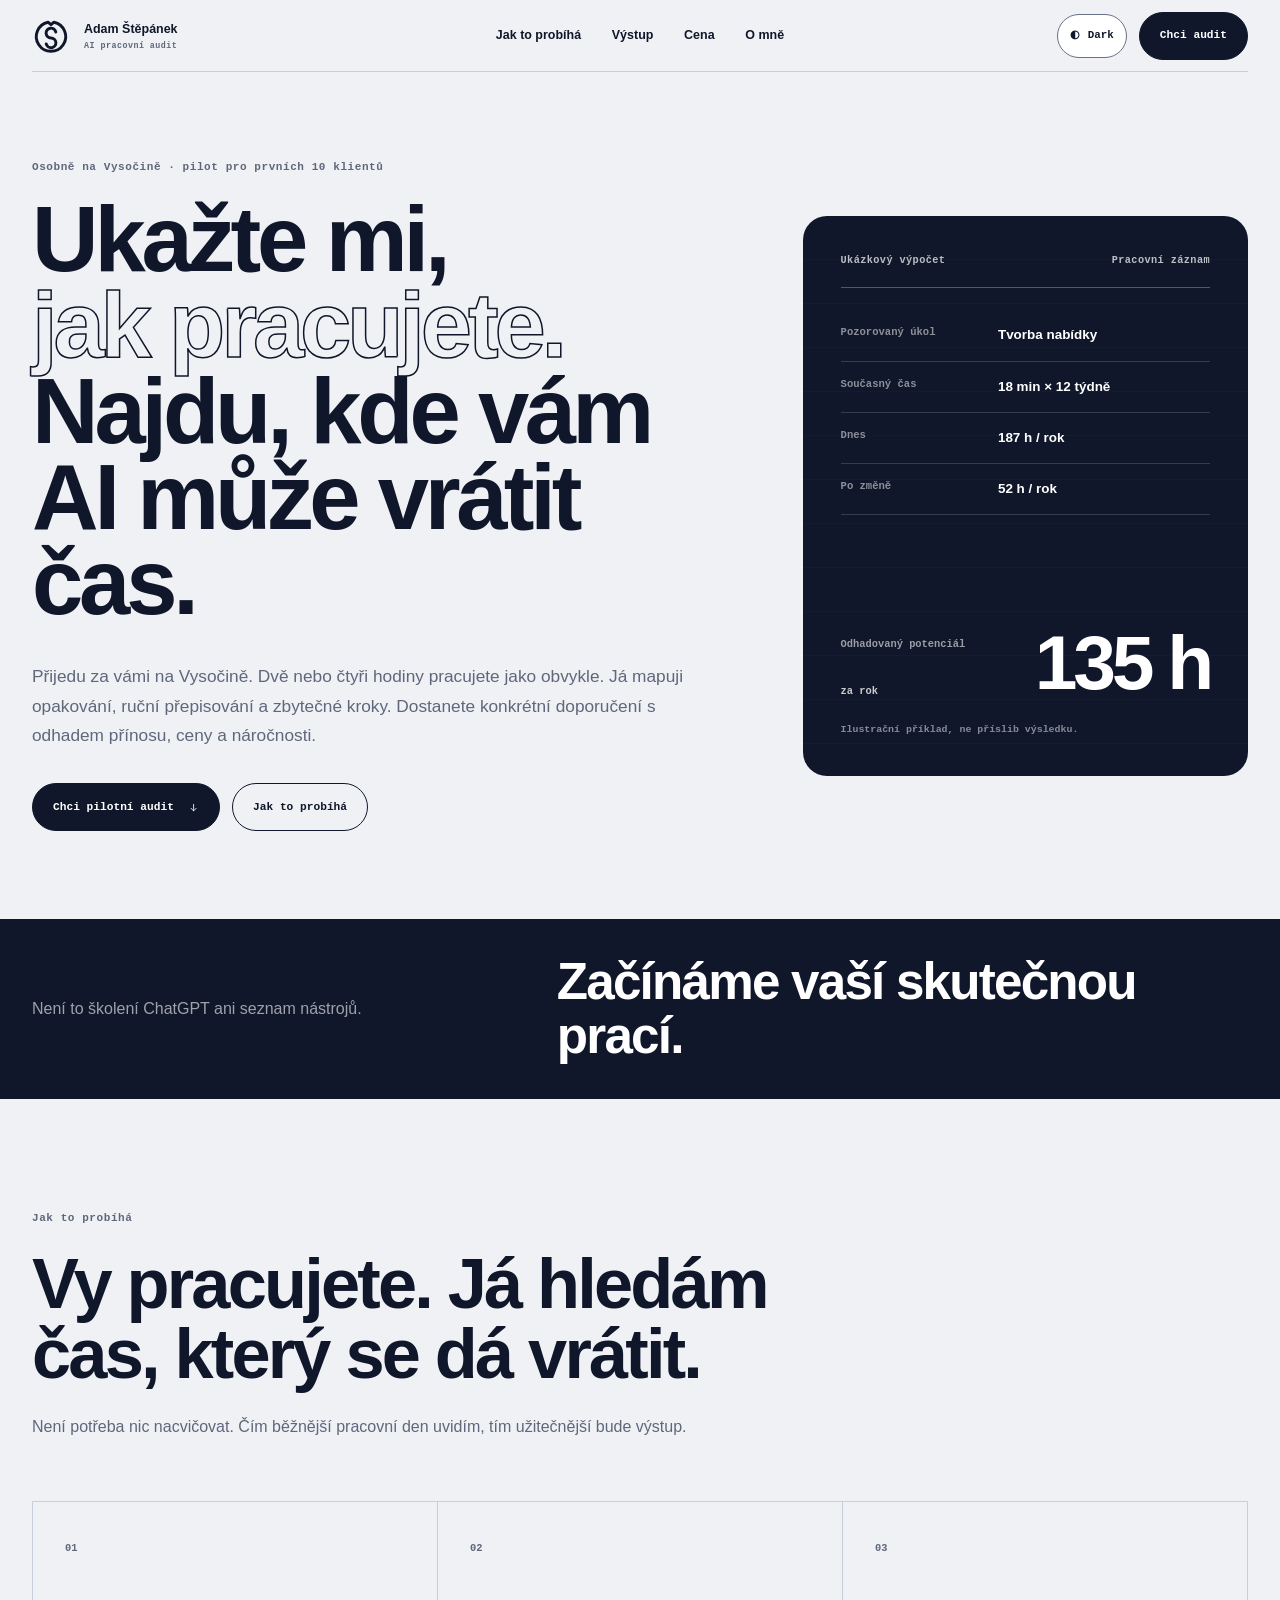
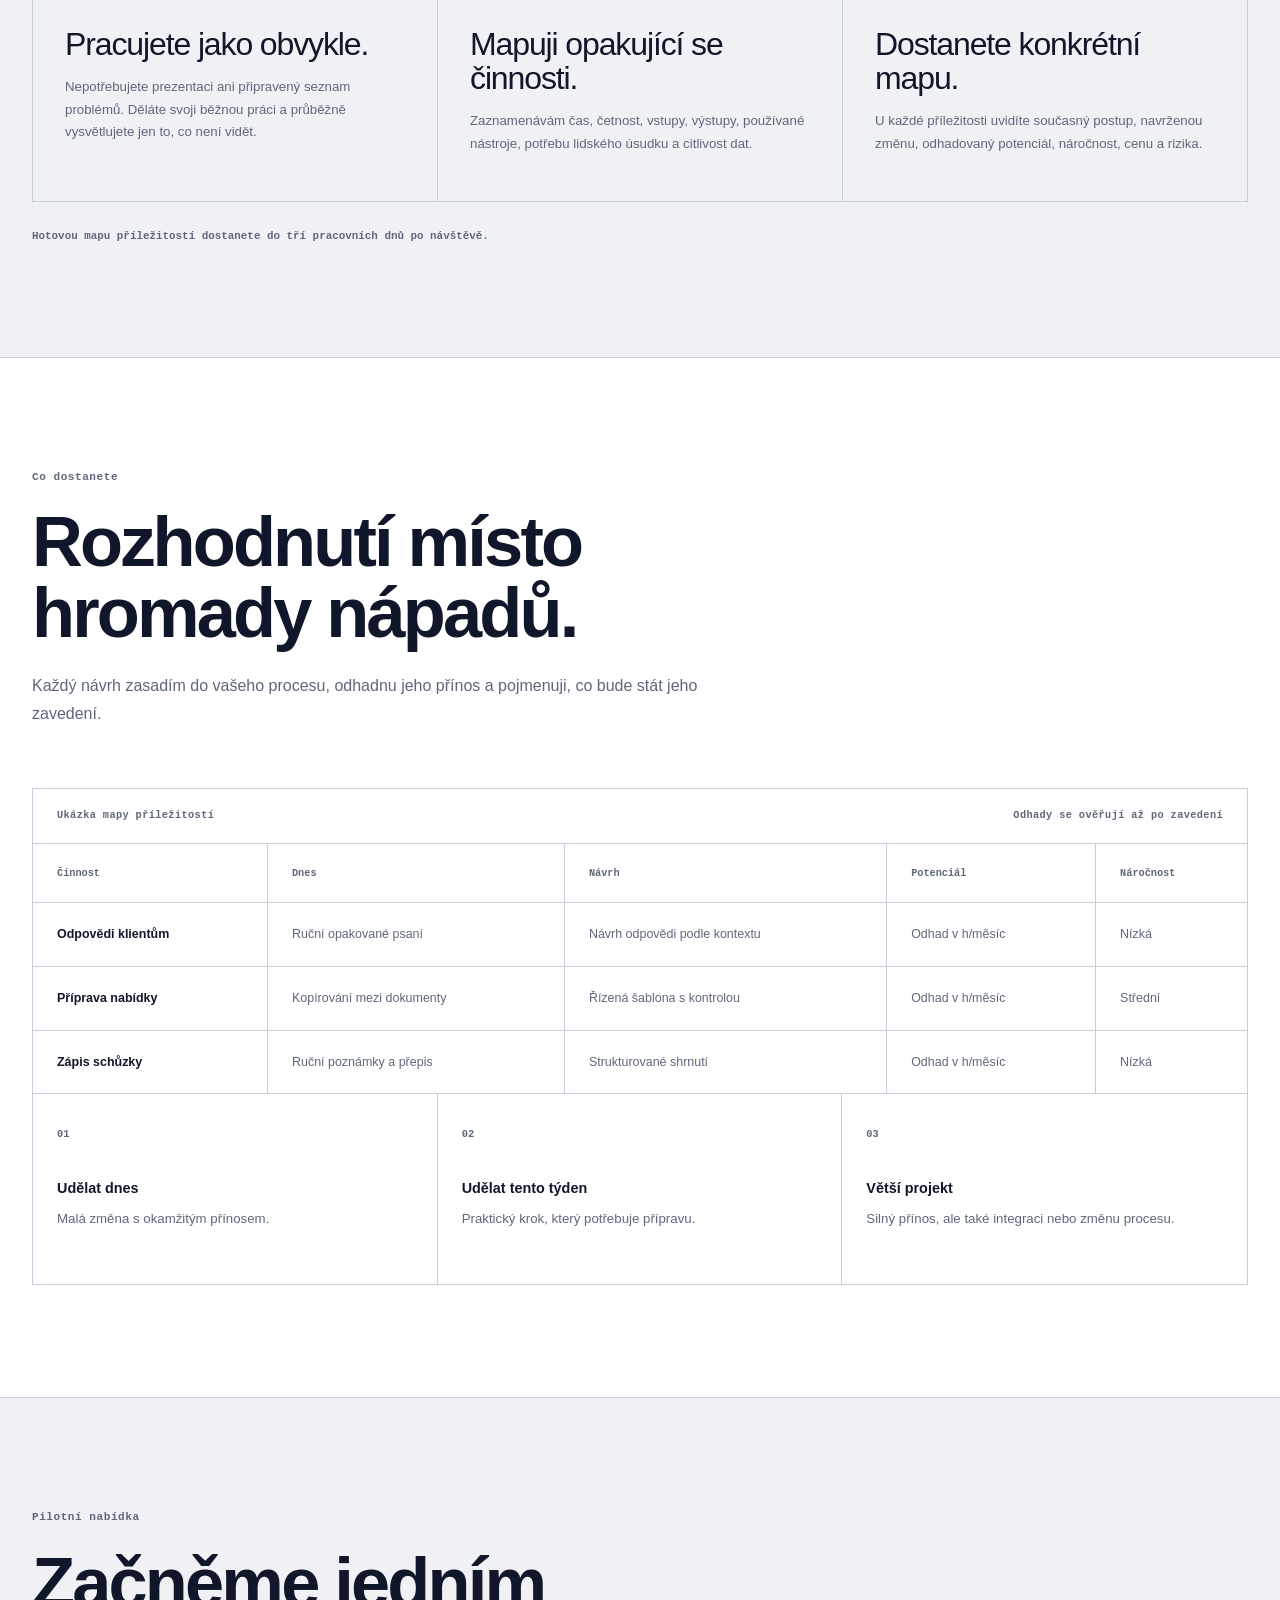
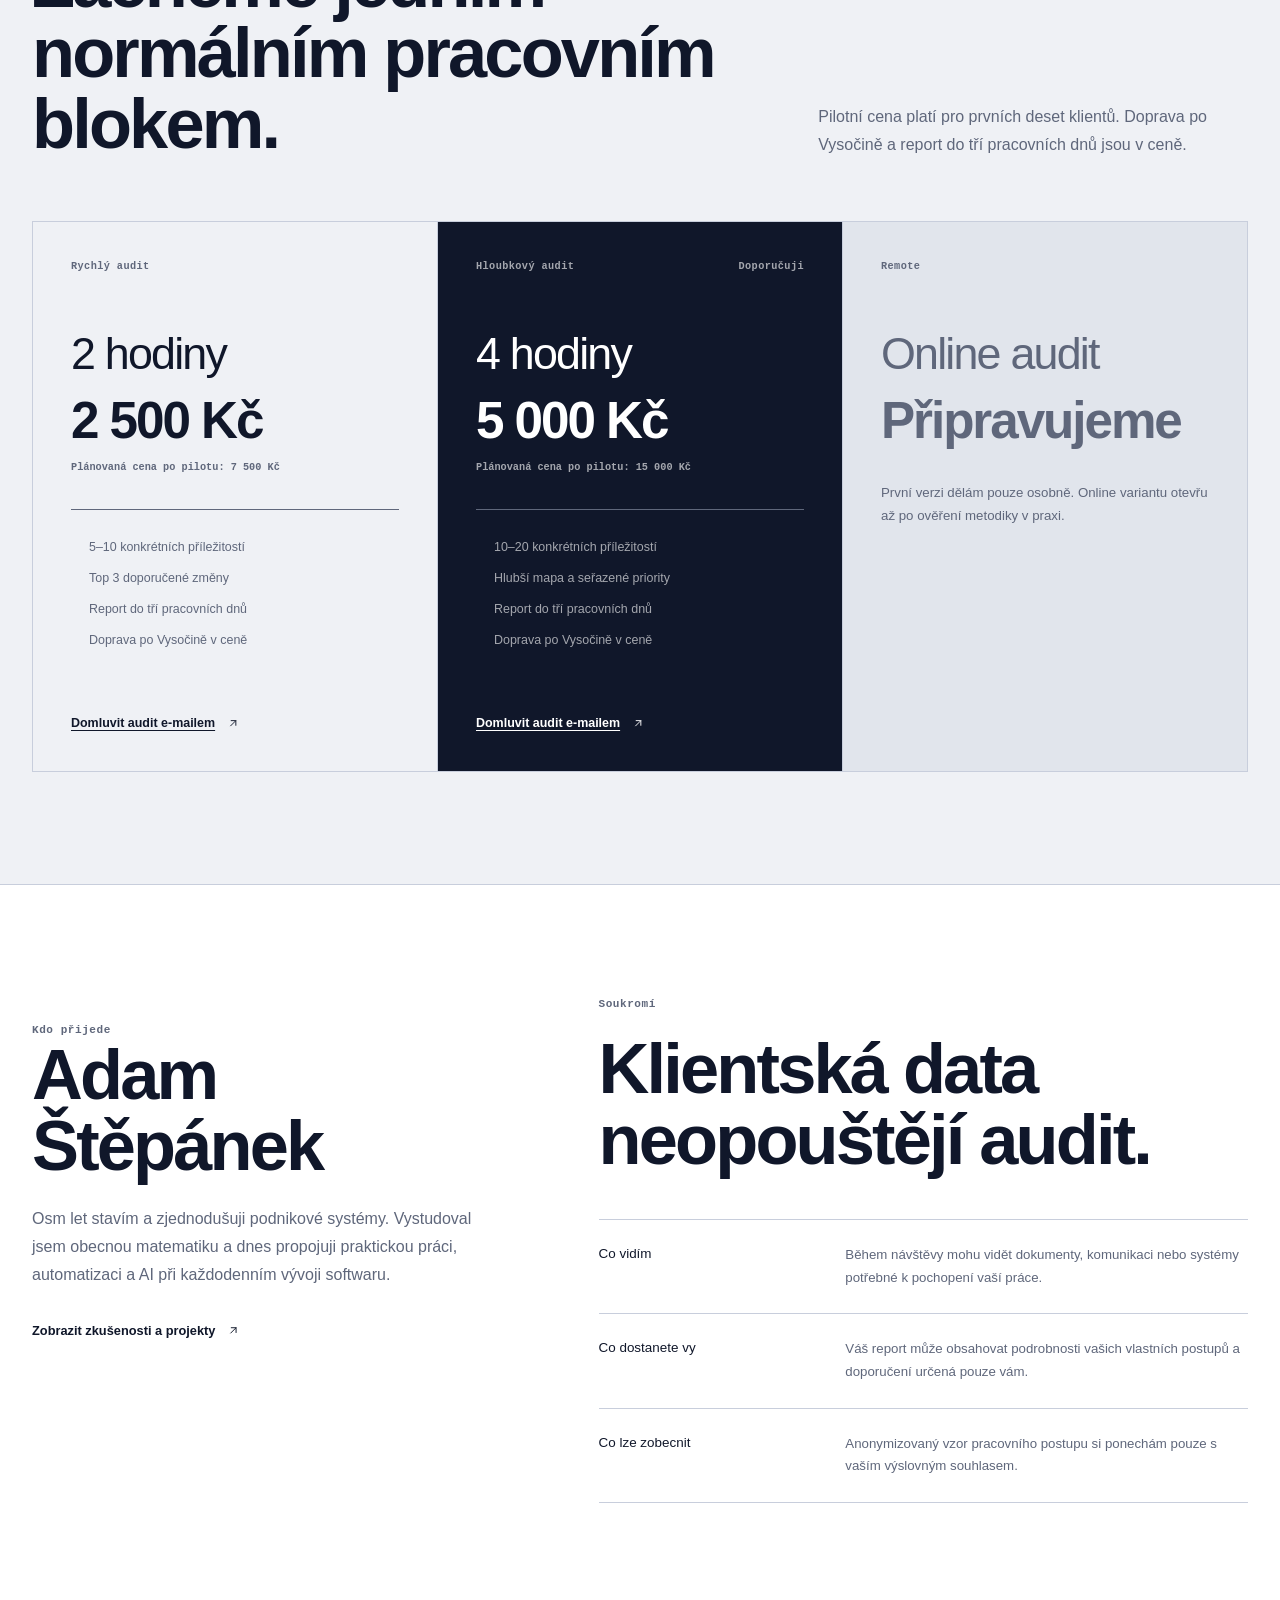
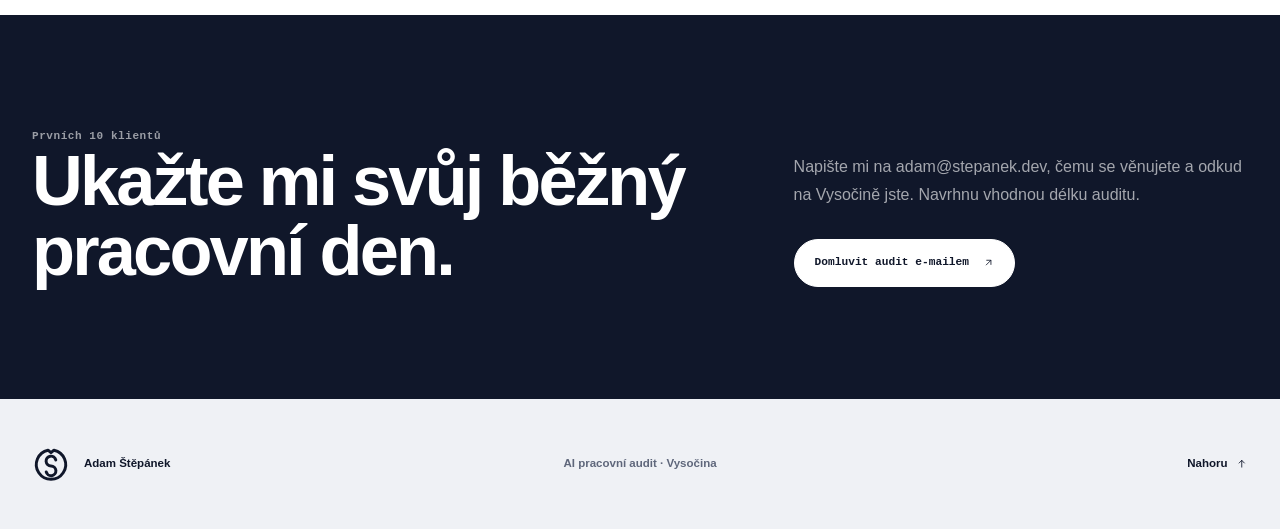
==== commit 1ac2de20: "Deploy dcc7dd56b411c60acea3fc921e780892c7b81df6 Co-Authored-By: codex <codex@openai.com>" ====
--- a/consulting/index.html
+++ b/consulting/index.html
@@ -6,7 +6,7 @@
       document.documentElement.dataset.theme = savedTheme;
     }
   } catch {}
-</script></head><body><main class="_page_nzkrq_1" lang="cs" id="top"><script type="application/ld+json">{"@context":"https://schema.org","@type":"Service","name":"AI pracovní audit","description":"Osobní audit pracovních postupů, který hledá konkrétní příležitosti pro využití AI a automatizace.","url":"https://www.stepanek.dev/consulting/","provider":{"@type":"Person","name":"Adam Štěpánek","url":"https://www.stepanek.dev/"},"areaServed":{"@type":"AdministrativeArea","name":"Kraj Vysočina"},"availableChannel":{"@type":"ServiceChannel","name":"Osobně u klienta","serviceLocation":{"@type":"Place","name":"Kraj Vysočina"}},"offers":[{"@type":"Offer","name":"Rychlý audit – 2 hodiny","price":"2500","priceCurrency":"CZK","availability":"https://schema.org/LimitedAvailability"},{"@type":"Offer","name":"Hloubkový audit – 4 hodiny","price":"5000","priceCurrency":"CZK","availability":"https://schema.org/LimitedAvailability"}]}</script><header class="_header_nzkrq_13 _shell_nzkrq_8"><a class="_identity_nzkrq_28" href="https://www.stepanek.dev/" aria-label="Adam Štěpánek, hlavní web"><svg class="_identityMark_nzkrq_36" viewBox="0 0 256 256" aria-hidden="true" focusable="false"><path d="M128 51.707913 108 35.041246A99 99 0 1 0 148 35.041246Z" fill="none" stroke="currentColor" stroke-width="20" stroke-linecap="round" stroke-linejoin="round"></path><path d="M160.172621 100.656809A33 33 0 1 0 128 141A33 33 0 1 1 95.827379 181.343191" fill="none" stroke="currentColor" stroke-width="20" stroke-linecap="round" stroke-linejoin="round"></path></svg><span>Adam Štěpánek<small>AI pracovní audit</small></span></a><nav class="_navigation_nzkrq_50" aria-label="Hlavní navigace"><a href="#process">Jak to probíhá</a><a href="#output">Výstup</a><a href="#pricing">Cena</a><a href="#about">O mně</a></nav><div class="_headerActions_nzkrq_64"><button class="theme-toggle" type="button" aria-label="Switch to dark mode" title="Switch to dark mode"><svg class="theme-icon" viewBox="0 0 24 24" fill="none" stroke="currentColor" stroke-width="1.8" stroke-linecap="round" stroke-linejoin="round" aria-hidden="true" focusable="false"><path d="M20 15.2A8.2 8.2 0 0 1 8.8 4a8.2 8.2 0 1 0 11.2 11.2Z"></path></svg><span class="theme-label">Dark</span></button><a class="_headerCta_nzkrq_71" href="#pricing">Chci audit</a></div></header><section class="_hero_nzkrq_105 _shell_nzkrq_8"><div><p class="_kicker_nzkrq_114">Osobně na Vysočině · pilot pro prvních 10 klientů</p><h1>Ukažte mi,<span>jak pracujete.</span>Najdu, kde vám AI může vrátit čas.</h1><p class="_heroIntro_nzkrq_146">Přijedu za vámi na Vysočině. Dvě nebo čtyři hodiny pracujete jako obvykle. Já mapuji opakování, ruční přepisování a zbytečné kroky. Dostanete konkrétní doporučení s odhadem přínosu, ceny a náročnosti.</p><div class="_heroActions_nzkrq_154"><a class="_primaryButton_nzkrq_72" href="#pricing">Chci pilotní audit <svg class="_inlineIcon_nzkrq_99" viewBox="0 0 24 24" fill="none" stroke="currentColor" stroke-width="1.8" stroke-linecap="round" stroke-linejoin="round" aria-hidden="true" focusable="false"><path d="M12 5v14"></path><path d="m6.5 13.5 5.5 5.5 5.5-5.5"></path></svg></a><a class="_secondaryButton_nzkrq_73" href="#process">Jak to probíhá</a></div></div><aside class="_ledger_nzkrq_169" aria-label="Ukázkový výpočet potenciálu"><div class="_ledgerHeader_nzkrq_193"><span>Ukázkový výpočet</span><span>Pracovní záznam</span></div><dl class="_ledgerRows_nzkrq_210"><div><dt>Pozorovaný úkol</dt><dd>Tvorba nabídky</dd></div><div><dt>Současný čas</dt><dd>18 min × 12 týdně</dd></div><div><dt>Dnes</dt><dd>187 h / rok</dd></div><div><dt>Po změně</dt><dd>52 h / rok</dd></div></dl><div class="_ledgerResult_nzkrq_243"><span>Odhadovaný potenciál</span><strong>135 h</strong><small>za rok</small></div><p>Ilustrační příklad, ne příslib výsledku.</p></aside></section><section class="_definitionBand_nzkrq_284" aria-label="Vymezení služby"><div class="_definitionGrid_nzkrq_289 _shell_nzkrq_8"><p>Není to školení ChatGPT ani seznam nástrojů.</p><strong>Začínáme vaší skutečnou prací.</strong></div></section><section class="_section_nzkrq_122 _shell_nzkrq_8" id="process"><div class="_sectionHeading_nzkrq_122"><p class="_kicker_nzkrq_114">Jak to probíhá</p><h2>Vy pracujete. Já hledám čas, který se dá vrátit.</h2><p>Není potřeba nic nacvičovat. Čím běžnější pracovní den uvidím, tím užitečnější bude výstup.</p></div><ol class="_processGrid_nzkrq_343"><li><span>01</span><h3>Pracujete jako obvykle.</h3><p>Nepotřebujete prezentaci ani připravený seznam problémů. Děláte svoji běžnou práci a průběžně vysvětlujete jen to, co není vidět.</p></li><li><span>02</span><h3>Mapuji opakující se činnosti.</h3><p>Zaznamenávám čas, četnost, vstupy, výstupy, používané nástroje, potřebu lidského úsudku a citlivost dat.</p></li><li><span>03</span><h3>Dostanete konkrétní mapu.</h3><p>U každé příležitosti uvidíte současný postup, navrženou změnu, odhadovaný potenciál, náročnost, cenu a rizika.</p></li></ol><p class="_deliveryNote_nzkrq_384">Hotovou mapu příležitostí dostanete do tří pracovních dnů po návštěvě.</p></section><section class="_outputSection_nzkrq_315" id="output"><div class="_shell_nzkrq_8"><div class="_sectionHeading_nzkrq_122"><p class="_kicker_nzkrq_114">Co dostanete</p><h2>Rozhodnutí místo hromady nápadů.</h2><p>Každý návrh zasadím do vašeho procesu, odhadnu jeho přínos a pojmenuji, co bude stát jeho zavedení.</p></div><div class="_reportFrame_nzkrq_395"><div class="_reportTopline_nzkrq_194"><span>Ukázka mapy příležitostí</span><span>Odhady se ověřují až po zavedení</span></div><div class="_tableScroller_nzkrq_405" role="region" aria-label="Ukázka výstupní tabulky"><table><thead><tr><th>Činnost</th><th>Dnes</th><th>Návrh</th><th>Potenciál</th><th>Náročnost</th></tr></thead><tbody><tr><th scope="row">Odpovědi klientům</th><td>Ruční opakované psaní</td><td>Návrh odpovědi podle kontextu</td><td>Odhad v h/měsíc</td><td>Nízká</td></tr><tr><th scope="row">Příprava nabídky</th><td>Kopírování mezi dokumenty</td><td>Řízená šablona s kontrolou</td><td>Odhad v h/měsíc</td><td>Střední</td></tr><tr><th scope="row">Zápis schůzky</th><td>Ruční poznámky a přepis</td><td>Strukturované shrnutí</td><td>Odhad v h/měsíc</td><td>Nízká</td></tr></tbody></table></div><div class="_priorityGrid_nzkrq_361"><div><span>01</span><strong>Udělat dnes</strong><p>Malá změna s okamžitým přínosem.</p></div><div><span>02</span><strong>Udělat tento týden</strong><p>Praktický krok, který potřebuje přípravu.</p></div><div><span>03</span><strong>Větší projekt</strong><p>Silný přínos, ale také integraci nebo změnu procesu.</p></div></div></div></div></section><section class="_section_nzkrq_122 _shell_nzkrq_8" id="pricing"><div class="_pricingIntro_nzkrq_334"><div class="_sectionHeading_nzkrq_122"><p class="_kicker_nzkrq_114">Pilotní nabídka</p><h2>Začněme jedním normálním pracovním blokem.</h2></div><p>Pilotní cena platí pro prvních deset klientů. Doprava po Vysočině a report do tří pracovních dnů jsou v ceně.</p></div><div class="_pricingGrid_nzkrq_478"><article class="_package_nzkrq_195"><div class="_packageTopline_nzkrq_195"><span>Rychlý audit</span></div><h3>2 hodiny</h3><p class="_price_nzkrq_526">2 500 Kč</p><p class="_laterPrice_nzkrq_503">Plánovaná cena po pilotu: <!-- -->7 500 Kč</p><ul><li>5–10 konkrétních příležitostí</li><li>Top 3 doporučené změny</li><li>Report do tří pracovních dnů</li><li>Doprava po Vysočině v ceně</li></ul><a href="https://www.linkedin.com/in/adam-stepanek-cz">Domluvit audit na LinkedInu <svg class="_inlineIcon_nzkrq_99" viewBox="0 0 24 24" fill="none" stroke="currentColor" stroke-width="1.8" stroke-linecap="round" stroke-linejoin="round" aria-hidden="true" focusable="false"><path d="M7 17 17 7"></path><path d="M8 7h9v9"></path></svg></a></article><article class="_recommendedPackage_nzkrq_487"><div class="_packageTopline_nzkrq_195"><span>Hloubkový audit</span><strong>Doporučuji</strong></div><h3>4 hodiny</h3><p class="_price_nzkrq_526">5 000 Kč</p><p class="_laterPrice_nzkrq_503">Plánovaná cena po pilotu: <!-- -->15 000 Kč</p><ul><li>10–20 konkrétních příležitostí</li><li>Hlubší mapa a seřazené priority</li><li>Report do tří pracovních dnů</li><li>Doprava po Vysočině v ceně</li></ul><a href="https://www.linkedin.com/in/adam-stepanek-cz">Domluvit audit na LinkedInu <svg class="_inlineIcon_nzkrq_99" viewBox="0 0 24 24" fill="none" stroke="currentColor" stroke-width="1.8" stroke-linecap="round" stroke-linejoin="round" aria-hidden="true" focusable="false"><path d="M7 17 17 7"></path><path d="M8 7h9v9"></path></svg></a></article><article class="_remotePackage_nzkrq_376" aria-label="Remote audit připravujeme"><div class="_packageTopline_nzkrq_195"><span>Remote</span></div><h3>Online audit</h3><p class="_remoteStatus_nzkrq_571">Připravujeme</p><p>První verzi dělám pouze osobně. Online variantu otevřu až po ověření metodiky v praxi.</p></article></div></section><section class="_trustSection_nzkrq_316" id="about"><div class="_trustGrid_nzkrq_585 _shell_nzkrq_8"><div class="_aboutCopy_nzkrq_58"><p class="_kicker_nzkrq_114">Kdo přijede</p><h2>Adam Štěpánek</h2><p>Osm let stavím a zjednodušuji podnikové systémy. Vystudoval jsem obecnou matematiku a dnes propojuji praktickou práci, automatizaci a AI při každodenním vývoji softwaru.</p><a href="https://www.stepanek.dev/">Zobrazit zkušenosti a projekty <svg class="_inlineIcon_nzkrq_99" viewBox="0 0 24 24" fill="none" stroke="currentColor" stroke-width="1.8" stroke-linecap="round" stroke-linejoin="round" aria-hidden="true" focusable="false"><path d="M7 17 17 7"></path><path d="M8 7h9v9"></path></svg></a></div><div class="_privacyBlock_nzkrq_124"><p class="_kicker_nzkrq_114">Soukromí</p><h2>Klientská data neopouštějí audit.</h2><div class="_privacyRules_nzkrq_377"><div><h3>Co vidím</h3><p>Během návštěvy mohu vidět dokumenty, komunikaci nebo systémy potřebné k pochopení vaší práce.</p></div><div><h3>Co dostanete vy</h3><p>Váš report může obsahovat podrobnosti vašich vlastních postupů a doporučení určená pouze vám.</p></div><div><h3>Co lze zobecnit</h3><p>Anonymizovaný vzor pracovního postupu si ponechám pouze s vaším výslovným souhlasem.</p></div></div></div></div></section><section class="_contactSection_nzkrq_317" id="contact"><div class="_contactGrid_nzkrq_125 _shell_nzkrq_8"><div><p class="_kicker_nzkrq_114">Prvních 10 klientů</p><h2>Ukažte mi svůj běžný pracovní den.</h2></div><div><p>Krátce mi na LinkedInu popište, čemu se věnujete a odkud na Vysočině jste. Navrhnu vhodnou délku auditu.</p><a class="_contactButton_nzkrq_74" href="https://www.linkedin.com/in/adam-stepanek-cz">Domluvit audit na LinkedInu <svg class="_inlineIcon_nzkrq_99" viewBox="0 0 24 24" fill="none" stroke="currentColor" stroke-width="1.8" stroke-linecap="round" stroke-linejoin="round" aria-hidden="true" focusable="false"><path d="M7 17 17 7"></path><path d="M8 7h9v9"></path></svg></a></div></div></section><footer class="_footer_nzkrq_57 _shell_nzkrq_8"><a class="_identity_nzkrq_28" href="https://www.stepanek.dev/" aria-label="Adam Štěpánek, hlavní web"><svg class="_identityMark_nzkrq_36" viewBox="0 0 256 256" aria-hidden="true" focusable="false"><path d="M128 51.707913 108 35.041246A99 99 0 1 0 148 35.041246Z" fill="none" stroke="currentColor" stroke-width="20" stroke-linecap="round" stroke-linejoin="round"></path><path d="M160.172621 100.656809A33 33 0 1 0 128 141A33 33 0 1 1 95.827379 181.343191" fill="none" stroke="currentColor" stroke-width="20" stroke-linecap="round" stroke-linejoin="round"></path></svg><span>Adam Štěpánek</span></a><p>AI pracovní audit · Vysočina</p><a href="#top">Nahoru <svg class="_inlineIcon_nzkrq_99" viewBox="0 0 24 24" fill="none" stroke="currentColor" stroke-width="1.8" stroke-linecap="round" stroke-linejoin="round" aria-hidden="true" focusable="false"><path d="M12 19V5"></path><path d="m6.5 10.5 5.5-5.5 5.5 5.5"></path></svg></a></footer></main><script>
+</script></head><body><main class="_page_nzkrq_1" lang="cs" id="top"><script type="application/ld+json">{"@context":"https://schema.org","@type":"Service","name":"AI pracovní audit","description":"Osobní audit pracovních postupů, který hledá konkrétní příležitosti pro využití AI a automatizace.","url":"https://www.stepanek.dev/consulting/","provider":{"@type":"Person","name":"Adam Štěpánek","url":"https://www.stepanek.dev/","email":"adam@stepanek.dev"},"areaServed":{"@type":"AdministrativeArea","name":"Kraj Vysočina"},"availableChannel":{"@type":"ServiceChannel","name":"Osobně u klienta","serviceLocation":{"@type":"Place","name":"Kraj Vysočina"}},"offers":[{"@type":"Offer","name":"Rychlý audit – 2 hodiny","price":"2500","priceCurrency":"CZK","availability":"https://schema.org/LimitedAvailability"},{"@type":"Offer","name":"Hloubkový audit – 4 hodiny","price":"5000","priceCurrency":"CZK","availability":"https://schema.org/LimitedAvailability"}]}</script><header class="_header_nzkrq_13 _shell_nzkrq_8"><a class="_identity_nzkrq_28" href="https://www.stepanek.dev/" aria-label="Adam Štěpánek, hlavní web"><svg class="_identityMark_nzkrq_36" viewBox="0 0 256 256" aria-hidden="true" focusable="false"><path d="M128 51.707913 108 35.041246A99 99 0 1 0 148 35.041246Z" fill="none" stroke="currentColor" stroke-width="20" stroke-linecap="round" stroke-linejoin="round"></path><path d="M160.172621 100.656809A33 33 0 1 0 128 141A33 33 0 1 1 95.827379 181.343191" fill="none" stroke="currentColor" stroke-width="20" stroke-linecap="round" stroke-linejoin="round"></path></svg><span>Adam Štěpánek<small>AI pracovní audit</small></span></a><nav class="_navigation_nzkrq_50" aria-label="Hlavní navigace"><a href="#process">Jak to probíhá</a><a href="#output">Výstup</a><a href="#pricing">Cena</a><a href="#about">O mně</a></nav><div class="_headerActions_nzkrq_64"><button class="theme-toggle" type="button" aria-label="Switch to dark mode" title="Switch to dark mode"><svg class="theme-icon" viewBox="0 0 24 24" fill="none" stroke="currentColor" stroke-width="1.8" stroke-linecap="round" stroke-linejoin="round" aria-hidden="true" focusable="false"><path d="M20 15.2A8.2 8.2 0 0 1 8.8 4a8.2 8.2 0 1 0 11.2 11.2Z"></path></svg><span class="theme-label">Dark</span></button><a class="_headerCta_nzkrq_71" href="#pricing">Chci audit</a></div></header><section class="_hero_nzkrq_105 _shell_nzkrq_8"><div><p class="_kicker_nzkrq_114">Osobně na Vysočině · pilot pro prvních 10 klientů</p><h1>Ukažte mi,<span>jak pracujete.</span>Najdu, kde vám AI může vrátit čas.</h1><p class="_heroIntro_nzkrq_146">Přijedu za vámi na Vysočině. Dvě nebo čtyři hodiny pracujete jako obvykle. Já mapuji opakování, ruční přepisování a zbytečné kroky. Dostanete konkrétní doporučení s odhadem přínosu, ceny a náročnosti.</p><div class="_heroActions_nzkrq_154"><a class="_primaryButton_nzkrq_72" href="#pricing">Chci pilotní audit <svg class="_inlineIcon_nzkrq_99" viewBox="0 0 24 24" fill="none" stroke="currentColor" stroke-width="1.8" stroke-linecap="round" stroke-linejoin="round" aria-hidden="true" focusable="false"><path d="M12 5v14"></path><path d="m6.5 13.5 5.5 5.5 5.5-5.5"></path></svg></a><a class="_secondaryButton_nzkrq_73" href="#process">Jak to probíhá</a></div></div><aside class="_ledger_nzkrq_169" aria-label="Ukázkový výpočet potenciálu"><div class="_ledgerHeader_nzkrq_193"><span>Ukázkový výpočet</span><span>Pracovní záznam</span></div><dl class="_ledgerRows_nzkrq_210"><div><dt>Pozorovaný úkol</dt><dd>Tvorba nabídky</dd></div><div><dt>Současný čas</dt><dd>18 min × 12 týdně</dd></div><div><dt>Dnes</dt><dd>187 h / rok</dd></div><div><dt>Po změně</dt><dd>52 h / rok</dd></div></dl><div class="_ledgerResult_nzkrq_243"><span>Odhadovaný potenciál</span><strong>135 h</strong><small>za rok</small></div><p>Ilustrační příklad, ne příslib výsledku.</p></aside></section><section class="_definitionBand_nzkrq_284" aria-label="Vymezení služby"><div class="_definitionGrid_nzkrq_289 _shell_nzkrq_8"><p>Není to školení ChatGPT ani seznam nástrojů.</p><strong>Začínáme vaší skutečnou prací.</strong></div></section><section class="_section_nzkrq_122 _shell_nzkrq_8" id="process"><div class="_sectionHeading_nzkrq_122"><p class="_kicker_nzkrq_114">Jak to probíhá</p><h2>Vy pracujete. Já hledám čas, který se dá vrátit.</h2><p>Není potřeba nic nacvičovat. Čím běžnější pracovní den uvidím, tím užitečnější bude výstup.</p></div><ol class="_processGrid_nzkrq_343"><li><span>01</span><h3>Pracujete jako obvykle.</h3><p>Nepotřebujete prezentaci ani připravený seznam problémů. Děláte svoji běžnou práci a průběžně vysvětlujete jen to, co není vidět.</p></li><li><span>02</span><h3>Mapuji opakující se činnosti.</h3><p>Zaznamenávám čas, četnost, vstupy, výstupy, používané nástroje, potřebu lidského úsudku a citlivost dat.</p></li><li><span>03</span><h3>Dostanete konkrétní mapu.</h3><p>U každé příležitosti uvidíte současný postup, navrženou změnu, odhadovaný potenciál, náročnost, cenu a rizika.</p></li></ol><p class="_deliveryNote_nzkrq_384">Hotovou mapu příležitostí dostanete do tří pracovních dnů po návštěvě.</p></section><section class="_outputSection_nzkrq_315" id="output"><div class="_shell_nzkrq_8"><div class="_sectionHeading_nzkrq_122"><p class="_kicker_nzkrq_114">Co dostanete</p><h2>Rozhodnutí místo hromady nápadů.</h2><p>Každý návrh zasadím do vašeho procesu, odhadnu jeho přínos a pojmenuji, co bude stát jeho zavedení.</p></div><div class="_reportFrame_nzkrq_395"><div class="_reportTopline_nzkrq_194"><span>Ukázka mapy příležitostí</span><span>Odhady se ověřují až po zavedení</span></div><div class="_tableScroller_nzkrq_405" role="region" aria-label="Ukázka výstupní tabulky"><table><thead><tr><th>Činnost</th><th>Dnes</th><th>Návrh</th><th>Potenciál</th><th>Náročnost</th></tr></thead><tbody><tr><th scope="row">Odpovědi klientům</th><td>Ruční opakované psaní</td><td>Návrh odpovědi podle kontextu</td><td>Odhad v h/měsíc</td><td>Nízká</td></tr><tr><th scope="row">Příprava nabídky</th><td>Kopírování mezi dokumenty</td><td>Řízená šablona s kontrolou</td><td>Odhad v h/měsíc</td><td>Střední</td></tr><tr><th scope="row">Zápis schůzky</th><td>Ruční poznámky a přepis</td><td>Strukturované shrnutí</td><td>Odhad v h/měsíc</td><td>Nízká</td></tr></tbody></table></div><div class="_priorityGrid_nzkrq_361"><div><span>01</span><strong>Udělat dnes</strong><p>Malá změna s okamžitým přínosem.</p></div><div><span>02</span><strong>Udělat tento týden</strong><p>Praktický krok, který potřebuje přípravu.</p></div><div><span>03</span><strong>Větší projekt</strong><p>Silný přínos, ale také integraci nebo změnu procesu.</p></div></div></div></div></section><section class="_section_nzkrq_122 _shell_nzkrq_8" id="pricing"><div class="_pricingIntro_nzkrq_334"><div class="_sectionHeading_nzkrq_122"><p class="_kicker_nzkrq_114">Pilotní nabídka</p><h2>Začněme jedním normálním pracovním blokem.</h2></div><p>Pilotní cena platí pro prvních deset klientů. Doprava po Vysočině a report do tří pracovních dnů jsou v ceně.</p></div><div class="_pricingGrid_nzkrq_478"><article class="_package_nzkrq_195"><div class="_packageTopline_nzkrq_195"><span>Rychlý audit</span></div><h3>2 hodiny</h3><p class="_price_nzkrq_526">2 500 Kč</p><p class="_laterPrice_nzkrq_503">Plánovaná cena po pilotu: <!-- -->7 500 Kč</p><ul><li>5–10 konkrétních příležitostí</li><li>Top 3 doporučené změny</li><li>Report do tří pracovních dnů</li><li>Doprava po Vysočině v ceně</li></ul><a href="mailto:adam@stepanek.dev?subject=AI%20pracovn%C3%AD%20audit">Domluvit audit e-mailem <svg class="_inlineIcon_nzkrq_99" viewBox="0 0 24 24" fill="none" stroke="currentColor" stroke-width="1.8" stroke-linecap="round" stroke-linejoin="round" aria-hidden="true" focusable="false"><path d="M7 17 17 7"></path><path d="M8 7h9v9"></path></svg></a></article><article class="_recommendedPackage_nzkrq_487"><div class="_packageTopline_nzkrq_195"><span>Hloubkový audit</span><strong>Doporučuji</strong></div><h3>4 hodiny</h3><p class="_price_nzkrq_526">5 000 Kč</p><p class="_laterPrice_nzkrq_503">Plánovaná cena po pilotu: <!-- -->15 000 Kč</p><ul><li>10–20 konkrétních příležitostí</li><li>Hlubší mapa a seřazené priority</li><li>Report do tří pracovních dnů</li><li>Doprava po Vysočině v ceně</li></ul><a href="mailto:adam@stepanek.dev?subject=AI%20pracovn%C3%AD%20audit">Domluvit audit e-mailem <svg class="_inlineIcon_nzkrq_99" viewBox="0 0 24 24" fill="none" stroke="currentColor" stroke-width="1.8" stroke-linecap="round" stroke-linejoin="round" aria-hidden="true" focusable="false"><path d="M7 17 17 7"></path><path d="M8 7h9v9"></path></svg></a></article><article class="_remotePackage_nzkrq_376" aria-label="Remote audit připravujeme"><div class="_packageTopline_nzkrq_195"><span>Remote</span></div><h3>Online audit</h3><p class="_remoteStatus_nzkrq_571">Připravujeme</p><p>První verzi dělám pouze osobně. Online variantu otevřu až po ověření metodiky v praxi.</p></article></div></section><section class="_trustSection_nzkrq_316" id="about"><div class="_trustGrid_nzkrq_585 _shell_nzkrq_8"><div class="_aboutCopy_nzkrq_58"><p class="_kicker_nzkrq_114">Kdo přijede</p><h2>Adam Štěpánek</h2><p>Osm let stavím a zjednodušuji podnikové systémy. Vystudoval jsem obecnou matematiku a dnes propojuji praktickou práci, automatizaci a AI při každodenním vývoji softwaru.</p><a href="https://www.stepanek.dev/">Zobrazit zkušenosti a projekty <svg class="_inlineIcon_nzkrq_99" viewBox="0 0 24 24" fill="none" stroke="currentColor" stroke-width="1.8" stroke-linecap="round" stroke-linejoin="round" aria-hidden="true" focusable="false"><path d="M7 17 17 7"></path><path d="M8 7h9v9"></path></svg></a></div><div class="_privacyBlock_nzkrq_124"><p class="_kicker_nzkrq_114">Soukromí</p><h2>Klientská data neopouštějí audit.</h2><div class="_privacyRules_nzkrq_377"><div><h3>Co vidím</h3><p>Během návštěvy mohu vidět dokumenty, komunikaci nebo systémy potřebné k pochopení vaší práce.</p></div><div><h3>Co dostanete vy</h3><p>Váš report může obsahovat podrobnosti vašich vlastních postupů a doporučení určená pouze vám.</p></div><div><h3>Co lze zobecnit</h3><p>Anonymizovaný vzor pracovního postupu si ponechám pouze s vaším výslovným souhlasem.</p></div></div></div></div></section><section class="_contactSection_nzkrq_317" id="contact"><div class="_contactGrid_nzkrq_125 _shell_nzkrq_8"><div><p class="_kicker_nzkrq_114">Prvních 10 klientů</p><h2>Ukažte mi svůj běžný pracovní den.</h2></div><div><p>Napište mi na <a href="mailto:adam@stepanek.dev?subject=AI%20pracovn%C3%AD%20audit">adam@stepanek.dev</a>, čemu se věnujete a odkud na Vysočině jste. Navrhnu vhodnou délku auditu.</p><a class="_contactButton_nzkrq_74" href="mailto:adam@stepanek.dev?subject=AI%20pracovn%C3%AD%20audit">Domluvit audit e-mailem <svg class="_inlineIcon_nzkrq_99" viewBox="0 0 24 24" fill="none" stroke="currentColor" stroke-width="1.8" stroke-linecap="round" stroke-linejoin="round" aria-hidden="true" focusable="false"><path d="M7 17 17 7"></path><path d="M8 7h9v9"></path></svg></a></div></div></section><footer class="_footer_nzkrq_57 _shell_nzkrq_8"><a class="_identity_nzkrq_28" href="https://www.stepanek.dev/" aria-label="Adam Štěpánek, hlavní web"><svg class="_identityMark_nzkrq_36" viewBox="0 0 256 256" aria-hidden="true" focusable="false"><path d="M128 51.707913 108 35.041246A99 99 0 1 0 148 35.041246Z" fill="none" stroke="currentColor" stroke-width="20" stroke-linecap="round" stroke-linejoin="round"></path><path d="M160.172621 100.656809A33 33 0 1 0 128 141A33 33 0 1 1 95.827379 181.343191" fill="none" stroke="currentColor" stroke-width="20" stroke-linecap="round" stroke-linejoin="round"></path></svg><span>Adam Štěpánek</span></a><p>AI pracovní audit · Vysočina</p><a href="#top">Nahoru <svg class="_inlineIcon_nzkrq_99" viewBox="0 0 24 24" fill="none" stroke="currentColor" stroke-width="1.8" stroke-linecap="round" stroke-linejoin="round" aria-hidden="true" focusable="false"><path d="M12 19V5"></path><path d="m6.5 10.5 5.5-5.5 5.5 5.5"></path></svg></a></footer></main><script>
   (() => {
     const button = document.querySelector(".theme-toggle");
     if (!button) return;
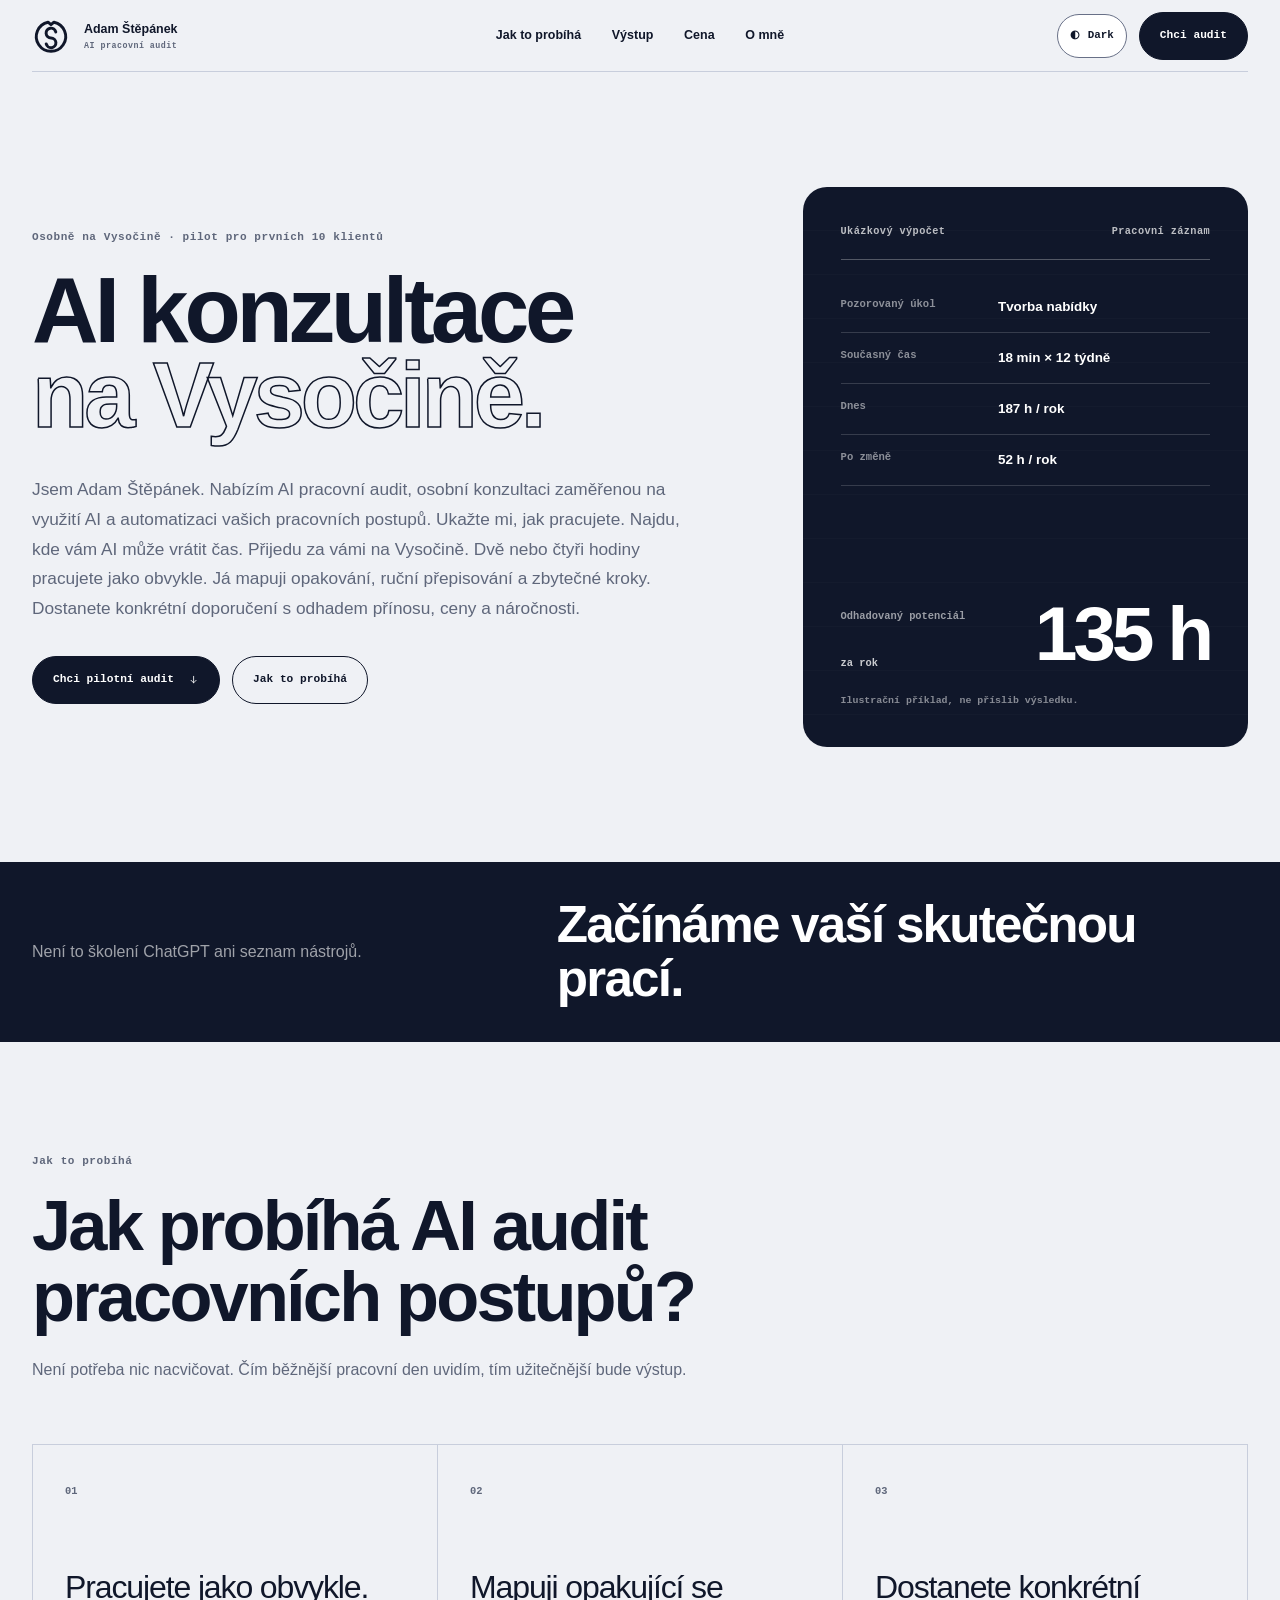
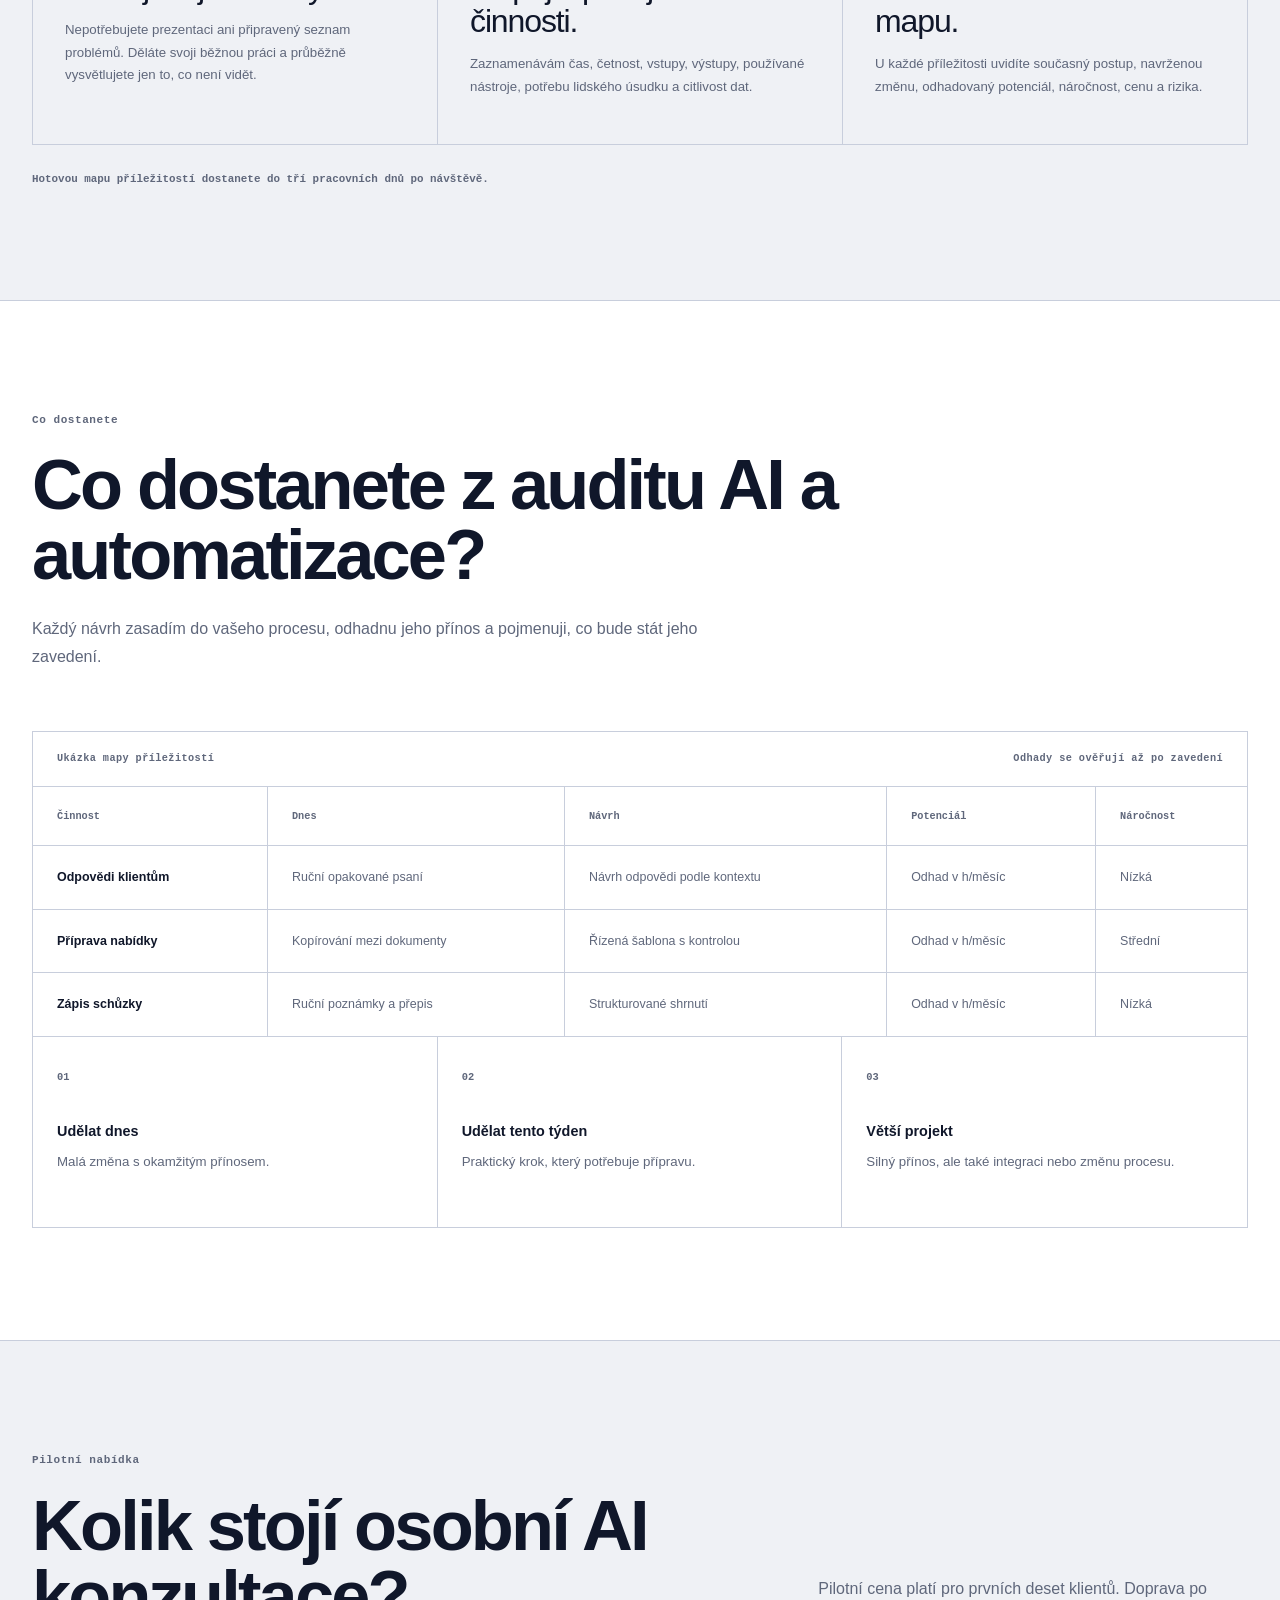
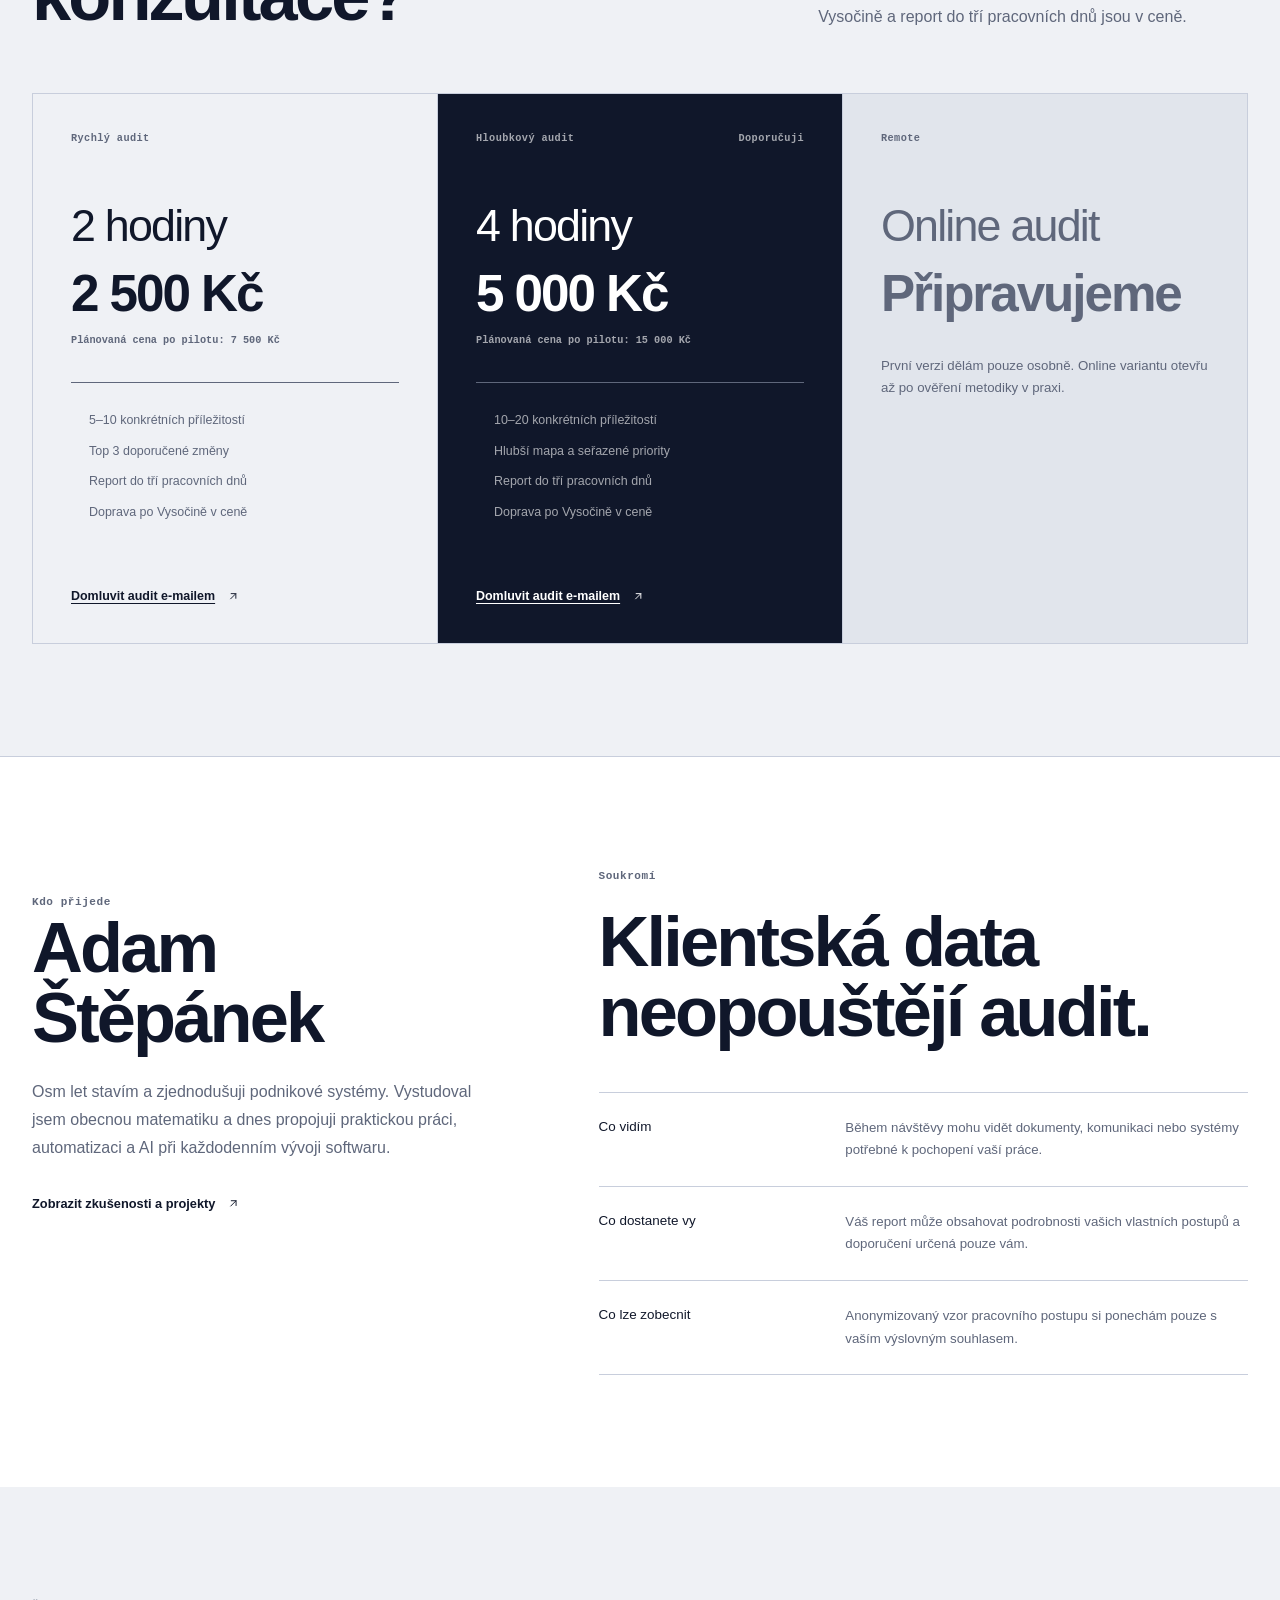
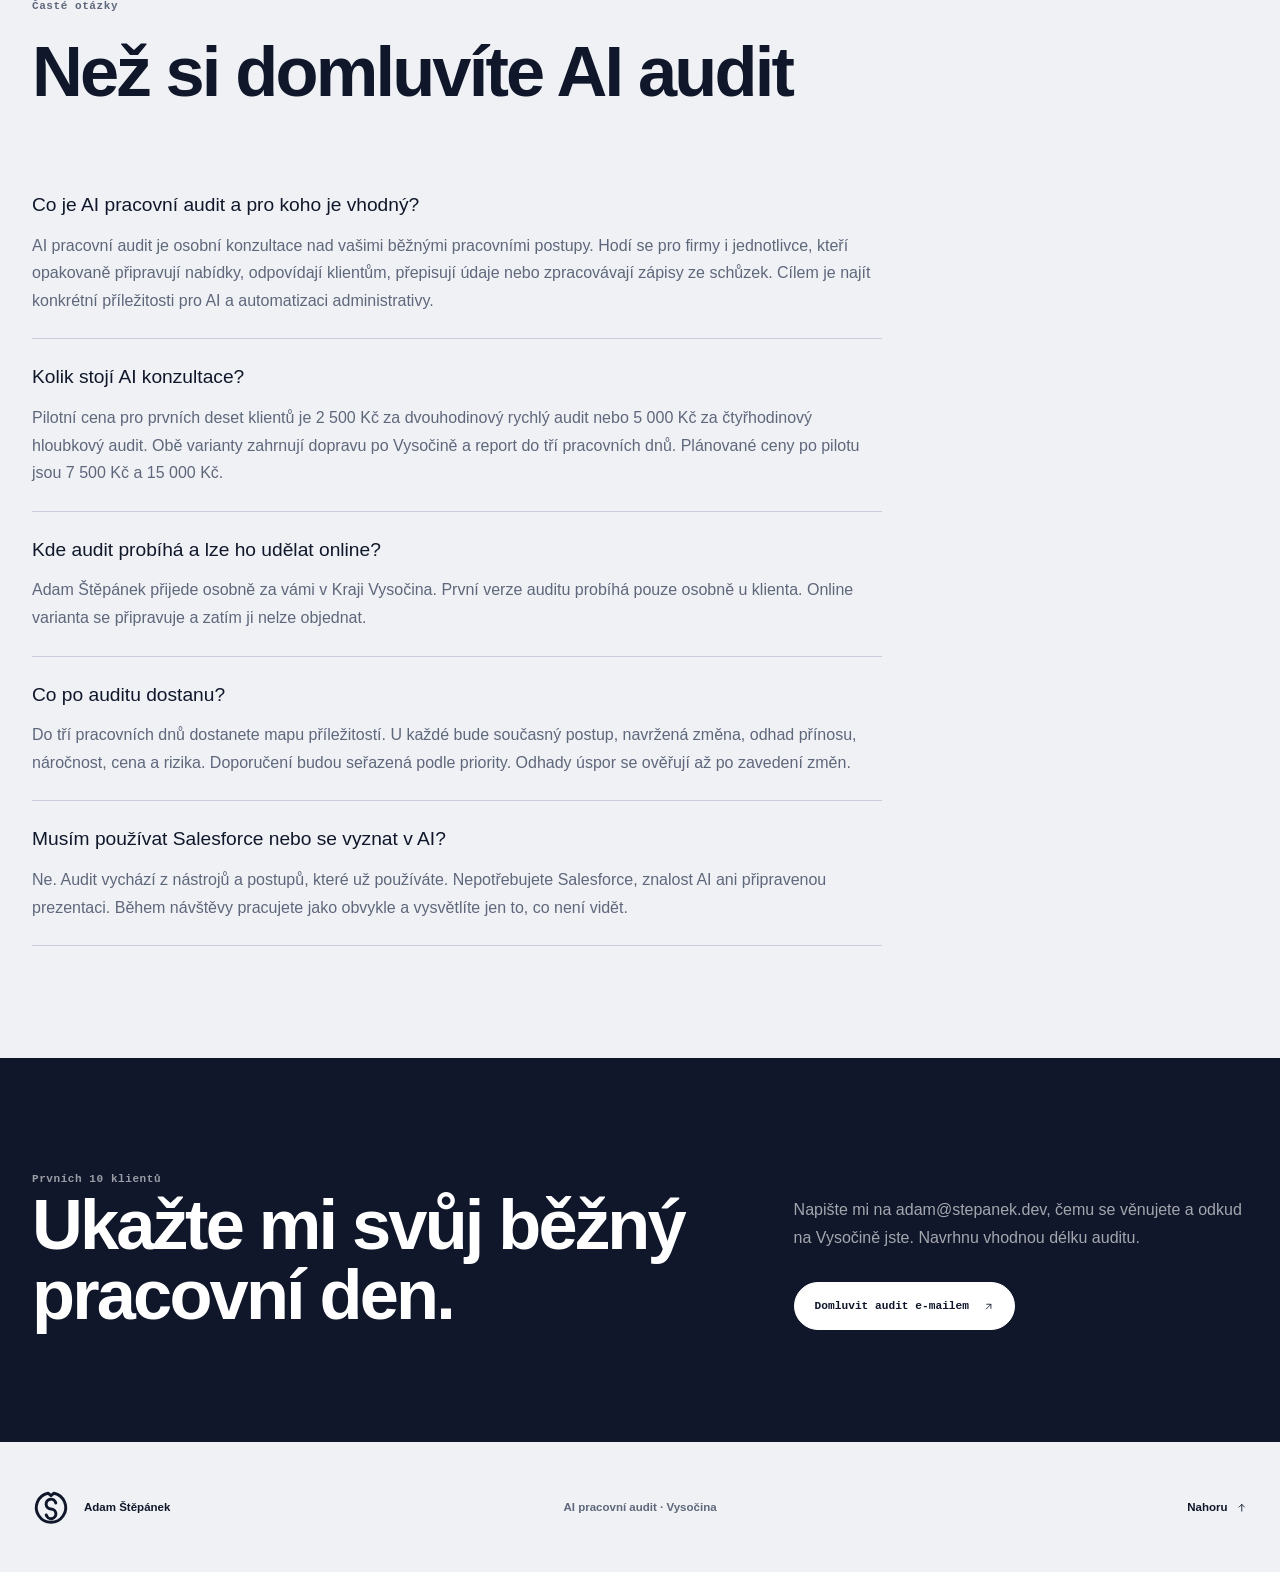
==== commit 4fa74ce5: "Deploy 162231bc237e9eea57a581809b57c491db2ddc1f Co-Authored-By: codex <codex@openai.com>" ====
--- a/consulting/index.html
+++ b/consulting/index.html
@@ -1,4 +1,4 @@
-<!DOCTYPE html><html lang="en"><head><meta charSet="utf-8"/><meta name="viewport" content="width=device-width, initial-scale=1"/><link rel="stylesheet" href="/_next/static/css/index.gjvnM6ew.css" data-rsc-css-href="/_next/static/css/index.gjvnM6ew.css" data-precedence="vite-rsc/importer-resources"/><link rel="stylesheet" href="/_next/static/css/page.C1mRbOs2.css" data-rsc-css-href="/_next/static/css/page.C1mRbOs2.css" data-precedence="vite-rsc/importer-resources"/><title>AI pracovní audit na Vysočině · Adam Stepanek</title><meta name="description" content="Ukažte mi, jak pracujete. Během osobního auditu najdu konkrétní místa, kde vám AI a automatizace mohou vrátit čas."/><meta name="application-name" content="Adam Stepanek"/><meta name="referrer" content="strict-origin-when-cross-origin"/><meta name="keywords" content="Adam Stepanek,Adam Štěpánek,Salesforce developer,Salesforce architect,Apex developer,Salesforce MCP,Salesforce AI,Czech Republic"/><meta name="author" content="Adam Stepanek"/><link rel="author" href="https://www.stepanek.dev"/><meta name="creator" content="Adam Stepanek"/><meta name="publisher" content="Adam Stepanek"/><meta name="format-detection" content="telephone=no, address=no, email=no"/><meta name="robots" content="index, follow"/><meta property="og:title" content="AI pracovní audit na Vysočině"/><meta property="og:description" content="Dvě nebo čtyři hodiny pracujete jako obvykle. Dostanete konkrétní mapu příležitostí, kde vám AI může vrátit čas."/><meta property="og:url" content="https://www.stepanek.dev/consulting/"/><meta property="og:site_name" content="AI pracovní audit · Adam Štěpánek"/><meta property="og:type" content="website"/><meta property="og:locale" content="cs_CZ"/><meta property="og:image" content="https://www.stepanek.dev/og.png"/><meta property="og:image:width" content="1731"/><meta property="og:image:height" content="909"/><meta property="og:image:alt" content="AI pracovní audit na Vysočině · Adam Štěpánek"/><meta name="twitter:card" content="summary_large_image"/><meta name="twitter:title" content="AI pracovní audit na Vysočině"/><meta name="twitter:description" content="Ukažte mi, jak pracujete. Najdu, kde vám AI může vrátit čas."/><meta name="twitter:image" content="https://www.stepanek.dev/og.png"/><link rel="shortcut icon" href="/favicon.svg"/><link rel="icon" href="/favicon.svg" type="image/svg+xml"/><link rel="apple-touch-icon" href="/icon.png" sizes="512x512" type="image/png"/><link rel="manifest" href="/site.webmanifest"/><link rel="canonical" href="https://www.stepanek.dev/consulting/"/><meta name="mobile-web-app-capable" content="yes"/><meta name="apple-mobile-web-app-title" content="Adam Stepanek"/><meta name="apple-mobile-web-app-status-bar-style" content="black-translucent"/><meta name="theme-color" content="#eff1f5" media="(prefers-color-scheme: light)"/><meta name="theme-color" content="#10172a" media="(prefers-color-scheme: dark)"/><meta name="color-scheme" content="light dark"/>
+<!DOCTYPE html><html lang="cs"><head><meta charSet="utf-8"/><meta name="viewport" content="width=device-width, initial-scale=1"/><link rel="stylesheet" href="/_next/static/css/index.BdhB9t3L.css" data-rsc-css-href="/_next/static/css/index.BdhB9t3L.css" data-precedence="vite-rsc/importer-resources"/><link rel="stylesheet" href="/_next/static/css/page.CzTk3czV.css" data-rsc-css-href="/_next/static/css/page.CzTk3czV.css" data-precedence="vite-rsc/importer-resources"/><title>AI konzultace Vysočina | Adam Štěpánek</title><meta name="description" content="AI konzultace s Adamem Štěpánkem na Vysočině. Osobní audit pracovních postupů od 2 500 Kč, návrhy automatizace a report do tří pracovních dnů."/><meta name="application-name" content="Adam Stepanek"/><meta name="referrer" content="strict-origin-when-cross-origin"/><meta name="keywords" content="Adam Stepanek,Adam Štěpánek,Salesforce developer,Salesforce architect,Apex developer,Salesforce MCP,Salesforce AI,Czech Republic"/><meta name="author" content="Adam Stepanek"/><link rel="author" href="https://www.stepanek.dev"/><meta name="creator" content="Adam Stepanek"/><meta name="publisher" content="Adam Stepanek"/><meta name="format-detection" content="telephone=no, address=no, email=no"/><meta name="robots" content="index, follow"/><meta property="og:title" content="AI konzultace Vysočina | Adam Štěpánek"/><meta property="og:description" content="Osobní AI audit pracovních postupů na Vysočině od 2 500 Kč. Konkrétní návrhy automatizace a report do tří pracovních dnů."/><meta property="og:url" content="https://www.stepanek.dev/consulting/"/><meta property="og:site_name" content="AI pracovní audit · Adam Štěpánek"/><meta property="og:type" content="website"/><meta property="og:locale" content="cs_CZ"/><meta property="og:image" content="https://www.stepanek.dev/og.png"/><meta property="og:image:width" content="1731"/><meta property="og:image:height" content="909"/><meta property="og:image:alt" content="AI pracovní audit na Vysočině · Adam Štěpánek"/><meta name="twitter:card" content="summary_large_image"/><meta name="twitter:title" content="AI konzultace Vysočina | Adam Štěpánek"/><meta name="twitter:description" content="Osobní AI audit pracovních postupů od 2 500 Kč. Návrhy automatizace a report do tří pracovních dnů."/><meta name="twitter:image" content="https://www.stepanek.dev/og.png"/><link rel="shortcut icon" href="/favicon.svg"/><link rel="icon" href="/favicon.svg" type="image/svg+xml"/><link rel="apple-touch-icon" href="/icon.png" sizes="512x512" type="image/png"/><link rel="manifest" href="/site.webmanifest"/><link rel="canonical" href="https://www.stepanek.dev/consulting/"/><meta name="mobile-web-app-capable" content="yes"/><meta name="apple-mobile-web-app-title" content="Adam Stepanek"/><meta name="apple-mobile-web-app-status-bar-style" content="black-translucent"/><meta name="theme-color" content="#eff1f5" media="(prefers-color-scheme: light)"/><meta name="theme-color" content="#10172a" media="(prefers-color-scheme: dark)"/><meta name="color-scheme" content="light dark"/>
 <script>
   try {
     const savedTheme = localStorage.getItem("stepanek-theme");
@@ -6,7 +6,7 @@
       document.documentElement.dataset.theme = savedTheme;
     }
   } catch {}
-</script></head><body><main class="_page_nzkrq_1" lang="cs" id="top"><script type="application/ld+json">{"@context":"https://schema.org","@type":"Service","name":"AI pracovní audit","description":"Osobní audit pracovních postupů, který hledá konkrétní příležitosti pro využití AI a automatizace.","url":"https://www.stepanek.dev/consulting/","provider":{"@type":"Person","name":"Adam Štěpánek","url":"https://www.stepanek.dev/","email":"adam@stepanek.dev"},"areaServed":{"@type":"AdministrativeArea","name":"Kraj Vysočina"},"availableChannel":{"@type":"ServiceChannel","name":"Osobně u klienta","serviceLocation":{"@type":"Place","name":"Kraj Vysočina"}},"offers":[{"@type":"Offer","name":"Rychlý audit – 2 hodiny","price":"2500","priceCurrency":"CZK","availability":"https://schema.org/LimitedAvailability"},{"@type":"Offer","name":"Hloubkový audit – 4 hodiny","price":"5000","priceCurrency":"CZK","availability":"https://schema.org/LimitedAvailability"}]}</script><header class="_header_nzkrq_13 _shell_nzkrq_8"><a class="_identity_nzkrq_28" href="https://www.stepanek.dev/" aria-label="Adam Štěpánek, hlavní web"><svg class="_identityMark_nzkrq_36" viewBox="0 0 256 256" aria-hidden="true" focusable="false"><path d="M128 51.707913 108 35.041246A99 99 0 1 0 148 35.041246Z" fill="none" stroke="currentColor" stroke-width="20" stroke-linecap="round" stroke-linejoin="round"></path><path d="M160.172621 100.656809A33 33 0 1 0 128 141A33 33 0 1 1 95.827379 181.343191" fill="none" stroke="currentColor" stroke-width="20" stroke-linecap="round" stroke-linejoin="round"></path></svg><span>Adam Štěpánek<small>AI pracovní audit</small></span></a><nav class="_navigation_nzkrq_50" aria-label="Hlavní navigace"><a href="#process">Jak to probíhá</a><a href="#output">Výstup</a><a href="#pricing">Cena</a><a href="#about">O mně</a></nav><div class="_headerActions_nzkrq_64"><button class="theme-toggle" type="button" aria-label="Switch to dark mode" title="Switch to dark mode"><svg class="theme-icon" viewBox="0 0 24 24" fill="none" stroke="currentColor" stroke-width="1.8" stroke-linecap="round" stroke-linejoin="round" aria-hidden="true" focusable="false"><path d="M20 15.2A8.2 8.2 0 0 1 8.8 4a8.2 8.2 0 1 0 11.2 11.2Z"></path></svg><span class="theme-label">Dark</span></button><a class="_headerCta_nzkrq_71" href="#pricing">Chci audit</a></div></header><section class="_hero_nzkrq_105 _shell_nzkrq_8"><div><p class="_kicker_nzkrq_114">Osobně na Vysočině · pilot pro prvních 10 klientů</p><h1>Ukažte mi,<span>jak pracujete.</span>Najdu, kde vám AI může vrátit čas.</h1><p class="_heroIntro_nzkrq_146">Přijedu za vámi na Vysočině. Dvě nebo čtyři hodiny pracujete jako obvykle. Já mapuji opakování, ruční přepisování a zbytečné kroky. Dostanete konkrétní doporučení s odhadem přínosu, ceny a náročnosti.</p><div class="_heroActions_nzkrq_154"><a class="_primaryButton_nzkrq_72" href="#pricing">Chci pilotní audit <svg class="_inlineIcon_nzkrq_99" viewBox="0 0 24 24" fill="none" stroke="currentColor" stroke-width="1.8" stroke-linecap="round" stroke-linejoin="round" aria-hidden="true" focusable="false"><path d="M12 5v14"></path><path d="m6.5 13.5 5.5 5.5 5.5-5.5"></path></svg></a><a class="_secondaryButton_nzkrq_73" href="#process">Jak to probíhá</a></div></div><aside class="_ledger_nzkrq_169" aria-label="Ukázkový výpočet potenciálu"><div class="_ledgerHeader_nzkrq_193"><span>Ukázkový výpočet</span><span>Pracovní záznam</span></div><dl class="_ledgerRows_nzkrq_210"><div><dt>Pozorovaný úkol</dt><dd>Tvorba nabídky</dd></div><div><dt>Současný čas</dt><dd>18 min × 12 týdně</dd></div><div><dt>Dnes</dt><dd>187 h / rok</dd></div><div><dt>Po změně</dt><dd>52 h / rok</dd></div></dl><div class="_ledgerResult_nzkrq_243"><span>Odhadovaný potenciál</span><strong>135 h</strong><small>za rok</small></div><p>Ilustrační příklad, ne příslib výsledku.</p></aside></section><section class="_definitionBand_nzkrq_284" aria-label="Vymezení služby"><div class="_definitionGrid_nzkrq_289 _shell_nzkrq_8"><p>Není to školení ChatGPT ani seznam nástrojů.</p><strong>Začínáme vaší skutečnou prací.</strong></div></section><section class="_section_nzkrq_122 _shell_nzkrq_8" id="process"><div class="_sectionHeading_nzkrq_122"><p class="_kicker_nzkrq_114">Jak to probíhá</p><h2>Vy pracujete. Já hledám čas, který se dá vrátit.</h2><p>Není potřeba nic nacvičovat. Čím běžnější pracovní den uvidím, tím užitečnější bude výstup.</p></div><ol class="_processGrid_nzkrq_343"><li><span>01</span><h3>Pracujete jako obvykle.</h3><p>Nepotřebujete prezentaci ani připravený seznam problémů. Děláte svoji běžnou práci a průběžně vysvětlujete jen to, co není vidět.</p></li><li><span>02</span><h3>Mapuji opakující se činnosti.</h3><p>Zaznamenávám čas, četnost, vstupy, výstupy, používané nástroje, potřebu lidského úsudku a citlivost dat.</p></li><li><span>03</span><h3>Dostanete konkrétní mapu.</h3><p>U každé příležitosti uvidíte současný postup, navrženou změnu, odhadovaný potenciál, náročnost, cenu a rizika.</p></li></ol><p class="_deliveryNote_nzkrq_384">Hotovou mapu příležitostí dostanete do tří pracovních dnů po návštěvě.</p></section><section class="_outputSection_nzkrq_315" id="output"><div class="_shell_nzkrq_8"><div class="_sectionHeading_nzkrq_122"><p class="_kicker_nzkrq_114">Co dostanete</p><h2>Rozhodnutí místo hromady nápadů.</h2><p>Každý návrh zasadím do vašeho procesu, odhadnu jeho přínos a pojmenuji, co bude stát jeho zavedení.</p></div><div class="_reportFrame_nzkrq_395"><div class="_reportTopline_nzkrq_194"><span>Ukázka mapy příležitostí</span><span>Odhady se ověřují až po zavedení</span></div><div class="_tableScroller_nzkrq_405" role="region" aria-label="Ukázka výstupní tabulky"><table><thead><tr><th>Činnost</th><th>Dnes</th><th>Návrh</th><th>Potenciál</th><th>Náročnost</th></tr></thead><tbody><tr><th scope="row">Odpovědi klientům</th><td>Ruční opakované psaní</td><td>Návrh odpovědi podle kontextu</td><td>Odhad v h/měsíc</td><td>Nízká</td></tr><tr><th scope="row">Příprava nabídky</th><td>Kopírování mezi dokumenty</td><td>Řízená šablona s kontrolou</td><td>Odhad v h/měsíc</td><td>Střední</td></tr><tr><th scope="row">Zápis schůzky</th><td>Ruční poznámky a přepis</td><td>Strukturované shrnutí</td><td>Odhad v h/měsíc</td><td>Nízká</td></tr></tbody></table></div><div class="_priorityGrid_nzkrq_361"><div><span>01</span><strong>Udělat dnes</strong><p>Malá změna s okamžitým přínosem.</p></div><div><span>02</span><strong>Udělat tento týden</strong><p>Praktický krok, který potřebuje přípravu.</p></div><div><span>03</span><strong>Větší projekt</strong><p>Silný přínos, ale také integraci nebo změnu procesu.</p></div></div></div></div></section><section class="_section_nzkrq_122 _shell_nzkrq_8" id="pricing"><div class="_pricingIntro_nzkrq_334"><div class="_sectionHeading_nzkrq_122"><p class="_kicker_nzkrq_114">Pilotní nabídka</p><h2>Začněme jedním normálním pracovním blokem.</h2></div><p>Pilotní cena platí pro prvních deset klientů. Doprava po Vysočině a report do tří pracovních dnů jsou v ceně.</p></div><div class="_pricingGrid_nzkrq_478"><article class="_package_nzkrq_195"><div class="_packageTopline_nzkrq_195"><span>Rychlý audit</span></div><h3>2 hodiny</h3><p class="_price_nzkrq_526">2 500 Kč</p><p class="_laterPrice_nzkrq_503">Plánovaná cena po pilotu: <!-- -->7 500 Kč</p><ul><li>5–10 konkrétních příležitostí</li><li>Top 3 doporučené změny</li><li>Report do tří pracovních dnů</li><li>Doprava po Vysočině v ceně</li></ul><a href="mailto:adam@stepanek.dev?subject=AI%20pracovn%C3%AD%20audit">Domluvit audit e-mailem <svg class="_inlineIcon_nzkrq_99" viewBox="0 0 24 24" fill="none" stroke="currentColor" stroke-width="1.8" stroke-linecap="round" stroke-linejoin="round" aria-hidden="true" focusable="false"><path d="M7 17 17 7"></path><path d="M8 7h9v9"></path></svg></a></article><article class="_recommendedPackage_nzkrq_487"><div class="_packageTopline_nzkrq_195"><span>Hloubkový audit</span><strong>Doporučuji</strong></div><h3>4 hodiny</h3><p class="_price_nzkrq_526">5 000 Kč</p><p class="_laterPrice_nzkrq_503">Plánovaná cena po pilotu: <!-- -->15 000 Kč</p><ul><li>10–20 konkrétních příležitostí</li><li>Hlubší mapa a seřazené priority</li><li>Report do tří pracovních dnů</li><li>Doprava po Vysočině v ceně</li></ul><a href="mailto:adam@stepanek.dev?subject=AI%20pracovn%C3%AD%20audit">Domluvit audit e-mailem <svg class="_inlineIcon_nzkrq_99" viewBox="0 0 24 24" fill="none" stroke="currentColor" stroke-width="1.8" stroke-linecap="round" stroke-linejoin="round" aria-hidden="true" focusable="false"><path d="M7 17 17 7"></path><path d="M8 7h9v9"></path></svg></a></article><article class="_remotePackage_nzkrq_376" aria-label="Remote audit připravujeme"><div class="_packageTopline_nzkrq_195"><span>Remote</span></div><h3>Online audit</h3><p class="_remoteStatus_nzkrq_571">Připravujeme</p><p>První verzi dělám pouze osobně. Online variantu otevřu až po ověření metodiky v praxi.</p></article></div></section><section class="_trustSection_nzkrq_316" id="about"><div class="_trustGrid_nzkrq_585 _shell_nzkrq_8"><div class="_aboutCopy_nzkrq_58"><p class="_kicker_nzkrq_114">Kdo přijede</p><h2>Adam Štěpánek</h2><p>Osm let stavím a zjednodušuji podnikové systémy. Vystudoval jsem obecnou matematiku a dnes propojuji praktickou práci, automatizaci a AI při každodenním vývoji softwaru.</p><a href="https://www.stepanek.dev/">Zobrazit zkušenosti a projekty <svg class="_inlineIcon_nzkrq_99" viewBox="0 0 24 24" fill="none" stroke="currentColor" stroke-width="1.8" stroke-linecap="round" stroke-linejoin="round" aria-hidden="true" focusable="false"><path d="M7 17 17 7"></path><path d="M8 7h9v9"></path></svg></a></div><div class="_privacyBlock_nzkrq_124"><p class="_kicker_nzkrq_114">Soukromí</p><h2>Klientská data neopouštějí audit.</h2><div class="_privacyRules_nzkrq_377"><div><h3>Co vidím</h3><p>Během návštěvy mohu vidět dokumenty, komunikaci nebo systémy potřebné k pochopení vaší práce.</p></div><div><h3>Co dostanete vy</h3><p>Váš report může obsahovat podrobnosti vašich vlastních postupů a doporučení určená pouze vám.</p></div><div><h3>Co lze zobecnit</h3><p>Anonymizovaný vzor pracovního postupu si ponechám pouze s vaším výslovným souhlasem.</p></div></div></div></div></section><section class="_contactSection_nzkrq_317" id="contact"><div class="_contactGrid_nzkrq_125 _shell_nzkrq_8"><div><p class="_kicker_nzkrq_114">Prvních 10 klientů</p><h2>Ukažte mi svůj běžný pracovní den.</h2></div><div><p>Napište mi na <a href="mailto:adam@stepanek.dev?subject=AI%20pracovn%C3%AD%20audit">adam@stepanek.dev</a>, čemu se věnujete a odkud na Vysočině jste. Navrhnu vhodnou délku auditu.</p><a class="_contactButton_nzkrq_74" href="mailto:adam@stepanek.dev?subject=AI%20pracovn%C3%AD%20audit">Domluvit audit e-mailem <svg class="_inlineIcon_nzkrq_99" viewBox="0 0 24 24" fill="none" stroke="currentColor" stroke-width="1.8" stroke-linecap="round" stroke-linejoin="round" aria-hidden="true" focusable="false"><path d="M7 17 17 7"></path><path d="M8 7h9v9"></path></svg></a></div></div></section><footer class="_footer_nzkrq_57 _shell_nzkrq_8"><a class="_identity_nzkrq_28" href="https://www.stepanek.dev/" aria-label="Adam Štěpánek, hlavní web"><svg class="_identityMark_nzkrq_36" viewBox="0 0 256 256" aria-hidden="true" focusable="false"><path d="M128 51.707913 108 35.041246A99 99 0 1 0 148 35.041246Z" fill="none" stroke="currentColor" stroke-width="20" stroke-linecap="round" stroke-linejoin="round"></path><path d="M160.172621 100.656809A33 33 0 1 0 128 141A33 33 0 1 1 95.827379 181.343191" fill="none" stroke="currentColor" stroke-width="20" stroke-linecap="round" stroke-linejoin="round"></path></svg><span>Adam Štěpánek</span></a><p>AI pracovní audit · Vysočina</p><a href="#top">Nahoru <svg class="_inlineIcon_nzkrq_99" viewBox="0 0 24 24" fill="none" stroke="currentColor" stroke-width="1.8" stroke-linecap="round" stroke-linejoin="round" aria-hidden="true" focusable="false"><path d="M12 19V5"></path><path d="m6.5 10.5 5.5-5.5 5.5 5.5"></path></svg></a></footer></main><script>
+</script></head><body><main class="_page_1pu6t_1" lang="cs" id="top"><script type="application/ld+json">{"@context":"https://schema.org","@type":"Service","@id":"https://www.stepanek.dev/consulting/#service","name":"AI pracovní audit","serviceType":"AI konzultace a audit pracovních postupů","description":"AI konzultace na Vysočině. Osobní audit pracovních postupů s mapou příležitostí pro AI a automatizaci administrativy, cenou a odhadem přínosu.","url":"https://www.stepanek.dev/consulting/","provider":{"@type":"Person","@id":"https://www.stepanek.dev/#person","name":"Adam Štěpánek","url":"https://www.stepanek.dev/","email":"adam@stepanek.dev"},"areaServed":{"@type":"AdministrativeArea","name":"Kraj Vysočina"},"availableChannel":{"@type":"ServiceChannel","name":"Osobně u klienta","serviceLocation":{"@type":"Place","name":"Kraj Vysočina"}},"offers":[{"@type":"Offer","name":"Rychlý audit – 2 hodiny","url":"https://www.stepanek.dev/consulting/#pricing","description":"Pilotní nabídka pro prvních deset klientů. 5–10 konkrétních příležitostí, top 3 doporučené změny, report do tří pracovních dnů a doprava po Vysočině v ceně.","price":"2500","priceCurrency":"CZK","availability":"https://schema.org/LimitedAvailability"},{"@type":"Offer","name":"Hloubkový audit – 4 hodiny","url":"https://www.stepanek.dev/consulting/#pricing","description":"Pilotní nabídka pro prvních deset klientů. 10–20 konkrétních příležitostí, hlubší mapa a seřazené priority, report do tří pracovních dnů a doprava po Vysočině v ceně.","price":"5000","priceCurrency":"CZK","availability":"https://schema.org/LimitedAvailability"}]}</script><header class="_header_1pu6t_13 _shell_1pu6t_8"><a class="_identity_1pu6t_28" href="https://www.stepanek.dev/" aria-label="Adam Štěpánek, hlavní web"><svg class="_identityMark_1pu6t_36" viewBox="0 0 256 256" aria-hidden="true" focusable="false"><path d="M128 51.707913 108 35.041246A99 99 0 1 0 148 35.041246Z" fill="none" stroke="currentColor" stroke-width="20" stroke-linecap="round" stroke-linejoin="round"></path><path d="M160.172621 100.656809A33 33 0 1 0 128 141A33 33 0 1 1 95.827379 181.343191" fill="none" stroke="currentColor" stroke-width="20" stroke-linecap="round" stroke-linejoin="round"></path></svg><span>Adam Štěpánek<small>AI pracovní audit</small></span></a><nav class="_navigation_1pu6t_50" aria-label="Hlavní navigace"><a href="#process">Jak to probíhá</a><a href="#output">Výstup</a><a href="#pricing">Cena</a><a href="#about">O mně</a></nav><div class="_headerActions_1pu6t_64"><button class="theme-toggle" type="button" aria-label="Switch to dark mode" title="Switch to dark mode"><svg class="theme-icon" viewBox="0 0 24 24" fill="none" stroke="currentColor" stroke-width="1.8" stroke-linecap="round" stroke-linejoin="round" aria-hidden="true" focusable="false"><path d="M20 15.2A8.2 8.2 0 0 1 8.8 4a8.2 8.2 0 1 0 11.2 11.2Z"></path></svg><span class="theme-label">Dark</span></button><a class="_headerCta_1pu6t_71" href="#pricing">Chci audit</a></div></header><section class="_hero_1pu6t_105 _shell_1pu6t_8"><div><p class="_kicker_1pu6t_114">Osobně na Vysočině · pilot pro prvních 10 klientů</p><h1>AI konzultace<span>na Vysočině.</span></h1><p class="_heroIntro_1pu6t_146">Jsem Adam Štěpánek. Nabízím AI pracovní audit, osobní konzultaci zaměřenou na využití AI a automatizaci vašich pracovních postupů. Ukažte mi, jak pracujete. Najdu, kde vám AI může vrátit čas. Přijedu za vámi na Vysočině. Dvě nebo čtyři hodiny pracujete jako obvykle. Já mapuji opakování, ruční přepisování a zbytečné kroky. Dostanete konkrétní doporučení s odhadem přínosu, ceny a náročnosti.</p><div class="_heroActions_1pu6t_174"><a class="_primaryButton_1pu6t_72" href="#pricing">Chci pilotní audit <svg class="_inlineIcon_1pu6t_99" viewBox="0 0 24 24" fill="none" stroke="currentColor" stroke-width="1.8" stroke-linecap="round" stroke-linejoin="round" aria-hidden="true" focusable="false"><path d="M12 5v14"></path><path d="m6.5 13.5 5.5 5.5 5.5-5.5"></path></svg></a><a class="_secondaryButton_1pu6t_73" href="#process">Jak to probíhá</a></div></div><aside class="_ledger_1pu6t_189" aria-label="Ukázkový výpočet potenciálu"><div class="_ledgerHeader_1pu6t_213"><span>Ukázkový výpočet</span><span>Pracovní záznam</span></div><dl class="_ledgerRows_1pu6t_230"><div><dt>Pozorovaný úkol</dt><dd>Tvorba nabídky</dd></div><div><dt>Současný čas</dt><dd>18 min × 12 týdně</dd></div><div><dt>Dnes</dt><dd>187 h / rok</dd></div><div><dt>Po změně</dt><dd>52 h / rok</dd></div></dl><div class="_ledgerResult_1pu6t_263"><span>Odhadovaný potenciál</span><strong>135 h</strong><small>za rok</small></div><p>Ilustrační příklad, ne příslib výsledku.</p></aside></section><section class="_definitionBand_1pu6t_304" aria-label="Vymezení služby"><div class="_definitionGrid_1pu6t_309 _shell_1pu6t_8"><p>Není to školení ChatGPT ani seznam nástrojů.</p><strong>Začínáme vaší skutečnou prací.</strong></div></section><section class="_section_1pu6t_122 _shell_1pu6t_8" id="process"><div class="_sectionHeading_1pu6t_122"><p class="_kicker_1pu6t_114">Jak to probíhá</p><h2>Jak probíhá AI audit pracovních postupů?</h2><p>Není potřeba nic nacvičovat. Čím běžnější pracovní den uvidím, tím užitečnější bude výstup.</p></div><ol class="_processGrid_1pu6t_363"><li><span>01</span><h3>Pracujete jako obvykle.</h3><p>Nepotřebujete prezentaci ani připravený seznam problémů. Děláte svoji běžnou práci a průběžně vysvětlujete jen to, co není vidět.</p></li><li><span>02</span><h3>Mapuji opakující se činnosti.</h3><p>Zaznamenávám čas, četnost, vstupy, výstupy, používané nástroje, potřebu lidského úsudku a citlivost dat.</p></li><li><span>03</span><h3>Dostanete konkrétní mapu.</h3><p>U každé příležitosti uvidíte současný postup, navrženou změnu, odhadovaný potenciál, náročnost, cenu a rizika.</p></li></ol><p class="_deliveryNote_1pu6t_404">Hotovou mapu příležitostí dostanete do tří pracovních dnů po návštěvě.</p></section><section class="_outputSection_1pu6t_335" id="output"><div class="_shell_1pu6t_8"><div class="_sectionHeading_1pu6t_122"><p class="_kicker_1pu6t_114">Co dostanete</p><h2>Co dostanete z auditu AI a automatizace?</h2><p>Každý návrh zasadím do vašeho procesu, odhadnu jeho přínos a pojmenuji, co bude stát jeho zavedení.</p></div><div class="_reportFrame_1pu6t_415"><div class="_reportTopline_1pu6t_214"><span>Ukázka mapy příležitostí</span><span>Odhady se ověřují až po zavedení</span></div><div class="_tableScroller_1pu6t_425" role="region" aria-label="Ukázka výstupní tabulky"><table><thead><tr><th>Činnost</th><th>Dnes</th><th>Návrh</th><th>Potenciál</th><th>Náročnost</th></tr></thead><tbody><tr><th scope="row">Odpovědi klientům</th><td>Ruční opakované psaní</td><td>Návrh odpovědi podle kontextu</td><td>Odhad v h/měsíc</td><td>Nízká</td></tr><tr><th scope="row">Příprava nabídky</th><td>Kopírování mezi dokumenty</td><td>Řízená šablona s kontrolou</td><td>Odhad v h/měsíc</td><td>Střední</td></tr><tr><th scope="row">Zápis schůzky</th><td>Ruční poznámky a přepis</td><td>Strukturované shrnutí</td><td>Odhad v h/měsíc</td><td>Nízká</td></tr></tbody></table></div><div class="_priorityGrid_1pu6t_381"><div><span>01</span><strong>Udělat dnes</strong><p>Malá změna s okamžitým přínosem.</p></div><div><span>02</span><strong>Udělat tento týden</strong><p>Praktický krok, který potřebuje přípravu.</p></div><div><span>03</span><strong>Větší projekt</strong><p>Silný přínos, ale také integraci nebo změnu procesu.</p></div></div></div></div></section><section class="_section_1pu6t_122 _shell_1pu6t_8" id="pricing"><div class="_pricingIntro_1pu6t_354"><div class="_sectionHeading_1pu6t_122"><p class="_kicker_1pu6t_114">Pilotní nabídka</p><h2>Kolik stojí osobní AI konzultace?</h2></div><p>Pilotní cena platí pro prvních deset klientů. Doprava po Vysočině a report do tří pracovních dnů jsou v ceně.</p></div><div class="_pricingGrid_1pu6t_498"><article class="_package_1pu6t_215"><div class="_packageTopline_1pu6t_215"><span>Rychlý audit</span></div><h3>2 hodiny</h3><p class="_price_1pu6t_546">2 500 Kč</p><p class="_laterPrice_1pu6t_523">Plánovaná cena po pilotu: <!-- -->7 500 Kč</p><ul><li>5–10 konkrétních příležitostí</li><li>Top 3 doporučené změny</li><li>Report do tří pracovních dnů</li><li>Doprava po Vysočině v ceně</li></ul><a href="mailto:adam@stepanek.dev?subject=AI%20pracovn%C3%AD%20audit">Domluvit audit e-mailem <svg class="_inlineIcon_1pu6t_99" viewBox="0 0 24 24" fill="none" stroke="currentColor" stroke-width="1.8" stroke-linecap="round" stroke-linejoin="round" aria-hidden="true" focusable="false"><path d="M7 17 17 7"></path><path d="M8 7h9v9"></path></svg></a></article><article class="_recommendedPackage_1pu6t_507"><div class="_packageTopline_1pu6t_215"><span>Hloubkový audit</span><strong>Doporučuji</strong></div><h3>4 hodiny</h3><p class="_price_1pu6t_546">5 000 Kč</p><p class="_laterPrice_1pu6t_523">Plánovaná cena po pilotu: <!-- -->15 000 Kč</p><ul><li>10–20 konkrétních příležitostí</li><li>Hlubší mapa a seřazené priority</li><li>Report do tří pracovních dnů</li><li>Doprava po Vysočině v ceně</li></ul><a href="mailto:adam@stepanek.dev?subject=AI%20pracovn%C3%AD%20audit">Domluvit audit e-mailem <svg class="_inlineIcon_1pu6t_99" viewBox="0 0 24 24" fill="none" stroke="currentColor" stroke-width="1.8" stroke-linecap="round" stroke-linejoin="round" aria-hidden="true" focusable="false"><path d="M7 17 17 7"></path><path d="M8 7h9v9"></path></svg></a></article><article class="_remotePackage_1pu6t_396" aria-label="Remote audit připravujeme"><div class="_packageTopline_1pu6t_215"><span>Remote</span></div><h3>Online audit</h3><p class="_remoteStatus_1pu6t_591">Připravujeme</p><p>První verzi dělám pouze osobně. Online variantu otevřu až po ověření metodiky v praxi.</p></article></div></section><section class="_trustSection_1pu6t_336" id="about"><div class="_trustGrid_1pu6t_605 _shell_1pu6t_8"><div class="_aboutCopy_1pu6t_58"><p class="_kicker_1pu6t_114">Kdo přijede</p><h2>Adam Štěpánek</h2><p>Osm let stavím a zjednodušuji podnikové systémy. Vystudoval jsem obecnou matematiku a dnes propojuji praktickou práci, automatizaci a AI při každodenním vývoji softwaru.</p><a href="https://www.stepanek.dev/">Zobrazit zkušenosti a projekty <svg class="_inlineIcon_1pu6t_99" viewBox="0 0 24 24" fill="none" stroke="currentColor" stroke-width="1.8" stroke-linecap="round" stroke-linejoin="round" aria-hidden="true" focusable="false"><path d="M7 17 17 7"></path><path d="M8 7h9v9"></path></svg></a></div><div class="_privacyBlock_1pu6t_124"><p class="_kicker_1pu6t_114">Soukromí</p><h2>Klientská data neopouštějí audit.</h2><div class="_privacyRules_1pu6t_397"><div><h3>Co vidím</h3><p>Během návštěvy mohu vidět dokumenty, komunikaci nebo systémy potřebné k pochopení vaší práce.</p></div><div><h3>Co dostanete vy</h3><p>Váš report může obsahovat podrobnosti vašich vlastních postupů a doporučení určená pouze vám.</p></div><div><h3>Co lze zobecnit</h3><p>Anonymizovaný vzor pracovního postupu si ponechám pouze s vaším výslovným souhlasem.</p></div></div></div></div></section><section class="_section_1pu6t_122 _shell_1pu6t_8" id="faq"><div class="_sectionHeading_1pu6t_122"><p class="_kicker_1pu6t_114">Časté otázky</p><h2>Než si domluvíte AI audit</h2></div><div class="_faqList_1pu6t_154"><article><h3>Co je AI pracovní audit a pro koho je vhodný?</h3><p>AI pracovní audit je osobní konzultace nad vašimi běžnými pracovními postupy. Hodí se pro firmy i jednotlivce, kteří opakovaně připravují nabídky, odpovídají klientům, přepisují údaje nebo zpracovávají zápisy ze schůzek. Cílem je najít konkrétní příležitosti pro AI a automatizaci administrativy.</p></article><article><h3>Kolik stojí AI konzultace?</h3><p>Pilotní cena pro prvních deset klientů je 2 500 Kč za dvouhodinový rychlý audit nebo 5 000 Kč za čtyřhodinový hloubkový audit. Obě varianty zahrnují dopravu po Vysočině a report do tří pracovních dnů. Plánované ceny po pilotu jsou 7 500 Kč a 15 000 Kč.</p></article><article><h3>Kde audit probíhá a lze ho udělat online?</h3><p>Adam Štěpánek přijede osobně za vámi v Kraji Vysočina. První verze auditu probíhá pouze osobně u klienta. Online varianta se připravuje a zatím ji nelze objednat.</p></article><article><h3>Co po auditu dostanu?</h3><p>Do tří pracovních dnů dostanete mapu příležitostí. U každé bude současný postup, navržená změna, odhad přínosu, náročnost, cena a rizika. Doporučení budou seřazená podle priority. Odhady úspor se ověřují až po zavedení změn.</p></article><article><h3>Musím používat Salesforce nebo se vyznat v AI?</h3><p>Ne. Audit vychází z nástrojů a postupů, které už používáte. Nepotřebujete Salesforce, znalost AI ani připravenou prezentaci. Během návštěvy pracujete jako obvykle a vysvětlíte jen to, co není vidět.</p></article></div></section><section class="_contactSection_1pu6t_337" id="contact"><div class="_contactGrid_1pu6t_125 _shell_1pu6t_8"><div><p class="_kicker_1pu6t_114">Prvních 10 klientů</p><h2>Ukažte mi svůj běžný pracovní den.</h2></div><div><p>Napište mi na <a href="mailto:adam@stepanek.dev?subject=AI%20pracovn%C3%AD%20audit">adam@stepanek.dev</a>, čemu se věnujete a odkud na Vysočině jste. Navrhnu vhodnou délku auditu.</p><a class="_contactButton_1pu6t_74" href="mailto:adam@stepanek.dev?subject=AI%20pracovn%C3%AD%20audit">Domluvit audit e-mailem <svg class="_inlineIcon_1pu6t_99" viewBox="0 0 24 24" fill="none" stroke="currentColor" stroke-width="1.8" stroke-linecap="round" stroke-linejoin="round" aria-hidden="true" focusable="false"><path d="M7 17 17 7"></path><path d="M8 7h9v9"></path></svg></a></div></div></section><footer class="_footer_1pu6t_57 _shell_1pu6t_8"><a class="_identity_1pu6t_28" href="https://www.stepanek.dev/" aria-label="Adam Štěpánek, hlavní web"><svg class="_identityMark_1pu6t_36" viewBox="0 0 256 256" aria-hidden="true" focusable="false"><path d="M128 51.707913 108 35.041246A99 99 0 1 0 148 35.041246Z" fill="none" stroke="currentColor" stroke-width="20" stroke-linecap="round" stroke-linejoin="round"></path><path d="M160.172621 100.656809A33 33 0 1 0 128 141A33 33 0 1 1 95.827379 181.343191" fill="none" stroke="currentColor" stroke-width="20" stroke-linecap="round" stroke-linejoin="round"></path></svg><span>Adam Štěpánek</span></a><p>AI pracovní audit · Vysočina</p><a href="#top">Nahoru <svg class="_inlineIcon_1pu6t_99" viewBox="0 0 24 24" fill="none" stroke="currentColor" stroke-width="1.8" stroke-linecap="round" stroke-linejoin="round" aria-hidden="true" focusable="false"><path d="M12 19V5"></path><path d="m6.5 10.5 5.5-5.5 5.5 5.5"></path></svg></a></footer></main><script>
   (() => {
     const button = document.querySelector(".theme-toggle");
     if (!button) return;
--- a/_next/static/css/index.BdhB9t3L.css
+++ b/_next/static/css/index.BdhB9t3L.css
@@ -0,0 +1,2 @@
+/*! tailwindcss v4.2.1 | MIT License | https://tailwindcss.com */
+@layer properties{@supports (((-webkit-hyphens:none)) and (not (margin-trim:inline))) or ((-moz-orient:inline) and (not (color:rgb(from red r g b)))){*,:before,:after{--tw-rotate-x:initial;--tw-rotate-y:initial;--tw-rotate-z:initial;--tw-skew-x:initial;--tw-skew-y:initial}::backdrop{--tw-rotate-x:initial;--tw-rotate-y:initial;--tw-rotate-z:initial;--tw-skew-x:initial;--tw-skew-y:initial}}}@layer theme{:root,:host{--font-sans:ui-sans-serif, system-ui, sans-serif, "Apple Color Emoji", "Segoe UI Emoji", "Segoe UI Symbol", "Noto Color Emoji";--font-mono:ui-monospace, SFMono-Regular, Menlo, Monaco, Consolas, "Liberation Mono", "Courier New", monospace;--spacing:.25rem;--default-font-family:var(--font-sans);--default-mono-font-family:var(--font-mono)}}@layer base{*,:after,:before{box-sizing:border-box;border:0 solid;margin:0;padding:0}::backdrop{box-sizing:border-box;border:0 solid;margin:0;padding:0}::file-selector-button{box-sizing:border-box;border:0 solid;margin:0;padding:0}html,:host{-webkit-text-size-adjust:100%;tab-size:4;line-height:1.5;font-family:var(--default-font-family,ui-sans-serif, system-ui, sans-serif, "Apple Color Emoji", "Segoe UI Emoji", "Segoe UI Symbol", "Noto Color Emoji");font-feature-settings:var(--default-font-feature-settings,normal);font-variation-settings:var(--default-font-variation-settings,normal);-webkit-tap-highlight-color:transparent}hr{height:0;color:inherit;border-top-width:1px}abbr:where([title]){-webkit-text-decoration:underline dotted;text-decoration:underline dotted}h1,h2,h3,h4,h5,h6{font-size:inherit;font-weight:inherit}a{color:inherit;-webkit-text-decoration:inherit;-webkit-text-decoration:inherit;-webkit-text-decoration:inherit;-webkit-text-decoration:inherit;text-decoration:inherit}b,strong{font-weight:bolder}code,kbd,samp,pre{font-family:var(--default-mono-font-family,ui-monospace, SFMono-Regular, Menlo, Monaco, Consolas, "Liberation Mono", "Courier New", monospace);font-feature-settings:var(--default-mono-font-feature-settings,normal);font-variation-settings:var(--default-mono-font-variation-settings,normal);font-size:1em}small{font-size:80%}sub,sup{vertical-align:baseline;font-size:75%;line-height:0;position:relative}sub{bottom:-.25em}sup{top:-.5em}table{text-indent:0;border-color:inherit;border-collapse:collapse}:-moz-focusring{outline:auto}progress{vertical-align:baseline}summary{display:list-item}ol,ul,menu{list-style:none}img,svg,video,canvas,audio,iframe,embed,object{vertical-align:middle;display:block}img,video{max-width:100%;height:auto}button,input,select,optgroup,textarea{font:inherit;font-feature-settings:inherit;font-variation-settings:inherit;letter-spacing:inherit;color:inherit;opacity:1;background-color:#0000;border-radius:0}::file-selector-button{font:inherit;font-feature-settings:inherit;font-variation-settings:inherit;letter-spacing:inherit;color:inherit;opacity:1;background-color:#0000;border-radius:0}:where(select:is([multiple],[size])) optgroup{font-weight:bolder}:where(select:is([multiple],[size])) optgroup option{padding-inline-start:20px}::file-selector-button{margin-inline-end:4px}::placeholder{opacity:1}@supports (not ((-webkit-appearance:-apple-pay-button))) or (contain-intrinsic-size:1px){::placeholder{color:currentColor}@supports (color:color-mix(in lab, red, red)){::placeholder{color:color-mix(in oklab, currentcolor 50%, transparent)}}}textarea{resize:vertical}::-webkit-search-decoration{-webkit-appearance:none}::-webkit-date-and-time-value{min-height:1lh;text-align:inherit}::-webkit-datetime-edit{display:inline-flex}::-webkit-datetime-edit-fields-wrapper{padding:0}::-webkit-datetime-edit{padding-block:0}::-webkit-datetime-edit-year-field{padding-block:0}::-webkit-datetime-edit-month-field{padding-block:0}::-webkit-datetime-edit-day-field{padding-block:0}::-webkit-datetime-edit-hour-field{padding-block:0}::-webkit-datetime-edit-minute-field{padding-block:0}::-webkit-datetime-edit-second-field{padding-block:0}::-webkit-datetime-edit-millisecond-field{padding-block:0}::-webkit-datetime-edit-meridiem-field{padding-block:0}::-webkit-calendar-picker-indicator{line-height:1}:-moz-ui-invalid{box-shadow:none}button,input:where([type=button],[type=reset],[type=submit]){-webkit-appearance:button;appearance:button}::file-selector-button{-webkit-appearance:button;appearance:button}::-webkit-inner-spin-button{height:auto}::-webkit-outer-spin-button{height:auto}[hidden]:where(:not([hidden=until-found])){display:none!important}}@layer components;@layer utilities{.visible{visibility:visible}.absolute{position:absolute}.static{position:static}.start{inset-inline-start:var(--spacing)}.isolate{isolation:isolate}.container{width:100%}@media (min-width:40rem){.container{max-width:40rem}}@media (min-width:48rem){.container{max-width:48rem}}@media (min-width:64rem){.container{max-width:64rem}}@media (min-width:80rem){.container{max-width:80rem}}@media (min-width:96rem){.container{max-width:96rem}}.block{display:block}.contents{display:contents}.table{display:table}.transform{transform:var(--tw-rotate-x,) var(--tw-rotate-y,) var(--tw-rotate-z,) var(--tw-skew-x,) var(--tw-skew-y,)}.rounded{border-radius:.25rem}}:root{--ink:#10172a;--ink-soft:#5f677b;--paper:#eff1f5;--white:#fff;--blue:#10172a;--blue-dark:#10172a;--blue-pale:#c8cedc;--sky:#fff;--signal:#c8cedc;--line:#c8cedc;--night:#10172a;--night-muted:#ffffffad;--experience-bg:#fff;--timeline-line:#c8cedc;--button-bg:#10172a;--button-fg:#fff;--signal-ink:#10172a;--control-line:#687087;--project-hover-bg:#10172a;--project-hover-fg:#fff;--project-hover-muted:#d0d5e1;--resume-shell:#eff1f5;--resume-paper:#fff;--font-body:"Avenir Next", "Helvetica Neue", Arial, sans-serif;--font-display:"Avenir Next Heavy", "Arial Black", sans-serif;--font-mono:SFMono-Regular, Menlo, Consolas, monospace;--radius:24px;--section-gap:96px}:root[data-theme=light]{--lightningcss-light:initial;--lightningcss-dark: ;color-scheme:light}:root[data-theme=dark]{--lightningcss-light: ;--lightningcss-dark:initial;color-scheme:dark;--ink:#fff;--ink-soft:#aeb6cc;--paper:#10172a;--white:#182137;--blue:#fff;--blue-dark:#fff;--blue-pale:#30394f;--sky:#fff;--signal:#687087;--line:#333c52;--night:#080d1a;--experience-bg:#182137;--timeline-line:#3c465d;--button-bg:#fff;--button-fg:#10172a;--signal-ink:#fff;--control-line:#77829d;--project-hover-bg:#fff;--project-hover-fg:#10172a;--project-hover-muted:#5f677b;--resume-shell:#10172a;--resume-paper:#182137}@media (prefers-color-scheme:dark){:root:not([data-theme=light]){--lightningcss-light: ;--lightningcss-dark:initial;color-scheme:dark;--ink:#fff;--ink-soft:#aeb6cc;--paper:#10172a;--white:#182137;--blue:#fff;--blue-dark:#fff;--blue-pale:#30394f;--sky:#fff;--signal:#687087;--line:#333c52;--night:#080d1a;--experience-bg:#182137;--timeline-line:#3c465d;--button-bg:#fff;--button-fg:#10172a;--signal-ink:#fff;--control-line:#77829d;--project-hover-bg:#fff;--project-hover-fg:#10172a;--project-hover-muted:#5f677b;--resume-shell:#10172a;--resume-paper:#182137}}*{box-sizing:border-box}html{scroll-behavior:smooth;background:var(--paper);--lightningcss-light:initial;--lightningcss-dark: ;color-scheme:light dark;-moz-text-size-adjust:100%;text-size-adjust:100%}@media (prefers-color-scheme:dark){html{--lightningcss-light: ;--lightningcss-dark:initial}}body{background:var(--paper);min-width:320px;color:var(--ink);font-family:var(--font-body);-webkit-font-smoothing:antialiased;margin:0;overflow-x:clip}a{color:inherit;text-decoration:none}.text-link{text-underline-offset:.18em;text-decoration:underline;text-decoration-thickness:.08em}.text-link:hover{text-decoration-thickness:.14em}.inline-icon{vertical-align:-.14em;flex:none;width:1em;height:1em}:is(a:focus-visible,button:focus-visible){outline-offset:4px;outline:2px solid}::selection{background:var(--ink);color:var(--paper)}.shell{width:min(1320px,100% - 64px);margin-inline:auto}.header-actions{justify-self:end;align-items:center;gap:18px;display:flex}.theme-toggle{border:1px solid var(--control-line);background:var(--white);min-width:44px;min-height:44px;color:var(--ink);font:700 .68rem/1 var(--font-mono);cursor:pointer;border-radius:999px;justify-content:center;align-items:center;gap:8px;padding:0 12px;transition:border-color .18s,color .18s,background .18s;display:inline-flex}.theme-toggle:hover{border-color:var(--ink)}.theme-icon{flex:none;width:16px;height:16px}.site-header{z-index:20;border-bottom:1px solid var(--line);background:var(--paper);grid-template-columns:1fr auto 1fr;align-items:center;min-height:72px;display:grid;position:sticky;top:0}@supports (color:color-mix(in lab, red, red)){.site-header{background:color-mix(in srgb, var(--paper) 92%, transparent)}}.site-header{-webkit-backdrop-filter:blur(14px);backdrop-filter:blur(14px);font-size:.82rem;font-weight:700}.identity{align-items:center;gap:14px;width:fit-content;font-size:.8rem;font-weight:800;display:inline-flex}.identity-mark{width:38px;height:38px;color:var(--ink);flex:none}.identity-copy small{color:var(--ink-soft);font:700 .52rem/1.2 var(--font-mono);letter-spacing:.1em;text-transform:uppercase;margin-top:2px;display:block}.site-header nav{gap:32px;display:flex}.site-header nav a,.header-link{transition:color .18s}.site-header nav a:hover,.header-link:hover{text-underline-offset:.22em;text-decoration:underline;text-decoration-thickness:.08em}.header-link{justify-self:end}.hero{min-height:790px;padding-block:var(--section-gap);grid-template-columns:minmax(0,1.25fr) minmax(360px,.75fr);align-items:center;gap:clamp(48px,8vw,120px);display:grid;position:relative}.hero:after{content:"";background:var(--line);z-index:-1;width:1px;position:absolute;top:0;bottom:0;left:calc(68% - .5px)}.eyebrow{color:var(--ink-soft);font-family:var(--font-mono);letter-spacing:.13em;text-transform:uppercase;margin:0 0 22px;font-size:.7rem;font-weight:800}.hero h1{max-width:820px;font-family:var(--font-display);letter-spacing:-.045em;margin:0;font-size:clamp(4rem,7.8vw,8.4rem);font-weight:900;line-height:.93}.hero h1 span{color:var(--ink);-webkit-text-stroke:1.5px var(--ink);-webkit-text-fill-color:transparent;display:block}.hero-intro{max-width:720px;color:var(--ink-soft);margin:38px 0 0;font-size:clamp(1.04rem,1.5vw,1.25rem);line-height:1.72}.hero-actions{flex-wrap:wrap;gap:12px;margin-top:34px;display:flex}.button{border:1px solid var(--ink);min-height:50px;font-weight:800;font-family:var(--font-mono);letter-spacing:.03em;border-radius:999px;justify-content:center;align-items:center;gap:18px;padding:0 22px;font-size:.69rem;transition:background .16s,color .16s;display:inline-flex}.button:hover{background:var(--ink);color:var(--paper)}.button-primary{background:var(--button-bg);color:var(--button-fg)}.button-primary:hover{color:var(--ink);background:0 0}.button-quiet{background:0 0}.button-quiet:hover{background:var(--white)}.method-card{background:var(--night);color:#fff;border-radius:var(--radius);flex-direction:column;min-height:560px;padding:32px;display:flex;position:relative;overflow:hidden}.method-topline{font-family:var(--font-mono);letter-spacing:.08em;text-transform:uppercase;border-bottom:1px solid #ffffff52;justify-content:space-between;padding-bottom:18px;font-size:.64rem;display:flex}.method-card ol{z-index:2;margin:0;padding:28px 0 0;list-style:none;position:relative}.method-card li{border-bottom:1px solid #ffffff2e;grid-template-columns:42px 1fr;align-items:baseline;padding:15px 0;display:grid}.method-card li span{font-family:var(--font-mono);color:#ffffff8f;font-size:.64rem}.method-card li strong{font-size:.9rem}.method-card>p{color:#ffffffb3;margin:auto 0 0;font-size:.8rem;line-height:1.6}.method-mark{color:#fff;width:min(54%,188px);height:auto;margin:34px auto}.proof-band{background:var(--night);color:#fff}.proof-grid{grid-template-columns:repeat(4,1fr);display:grid}.proof-grid>div{border-right:1px solid #ffffff29;align-content:center;gap:10px;min-height:172px;padding:28px clamp(16px,3vw,38px);display:grid}.proof-grid>div:first-child{border-left:1px solid #ffffff29}.proof-grid strong{color:#fff;font-family:var(--font-display);letter-spacing:-.06em;font-size:2.65rem;font-weight:900;line-height:1}.proof-grid span{color:#ffffffad;max-width:190px;font-size:.72rem;line-height:1.55}.section{padding-block:calc(var(--section-gap) + 8px);border-top:1px solid var(--line)}.section-heading{max-width:740px;margin-bottom:62px}.section-heading h2,.credential-main h2,.community-grid h2,.connect-grid h2{font-family:var(--font-display);letter-spacing:-.04em;margin:0;font-size:clamp(3rem,5.4vw,5.5rem);font-weight:900;line-height:1}.section-heading>p:last-child,.credential-main>p,.connect-grid>p{color:var(--ink-soft);margin:24px 0 0;font-size:1rem;line-height:1.75}.capabilities-section{padding-bottom:30px}.capability-grid{border-top:1px solid var(--line);border-left:1px solid var(--line);grid-template-columns:repeat(3,1fr);display:grid}.capability-grid article{border-right:1px solid var(--line);border-bottom:1px solid var(--line);background:0 0;min-height:210px;padding:30px}.capability-grid h3{color:var(--ink);font-family:var(--font-mono);letter-spacing:.08em;text-transform:uppercase;margin:0 0 42px;font-size:.69rem}.capability-grid p{color:var(--ink-soft);margin:0;font-size:.82rem;line-height:1.7}.project-grid{border-top:1px solid var(--line);border-left:1px solid var(--line);grid-template-columns:repeat(2,1fr);display:grid}.project-card{border-right:1px solid var(--line);border-bottom:1px solid var(--line);background:0 0;flex-direction:column;min-height:440px;padding:clamp(28px,4vw,46px);transition:background .2s,color .2s,transform .2s;display:flex}.project-card:hover{z-index:2;background:var(--project-hover-bg);color:var(--project-hover-fg);position:relative}.project-meta{font-family:var(--font-mono);letter-spacing:.08em;text-transform:uppercase;justify-content:space-between;align-items:center;font-size:.65rem;display:flex}.project-mark{border:1px solid;place-items:center;min-width:46px;height:46px;padding-inline:8px;font-size:.68rem;display:grid}.project-card h3{font-family:var(--font-display);letter-spacing:-.035em;overflow-wrap:anywhere;margin:42px 0 16px;font-size:clamp(2rem,3.5vw,3.2rem);font-weight:900;line-height:1.05}.project-card>p{max-width:500px;color:var(--ink-soft);margin:0;line-height:1.7}.project-card:hover>p{color:var(--project-hover-muted)}.project-outcome{gap:7px;margin-top:auto;padding-top:40px;display:grid}.project-outcome span{font-family:var(--font-mono);letter-spacing:.07em;text-transform:uppercase;color:var(--ink-soft);font-size:.62rem}.project-card:hover .project-outcome span{color:var(--project-hover-muted)}.project-outcome strong{max-width:440px;font-size:.82rem;line-height:1.5}.project-link{margin-top:26px;font-size:.76rem;font-weight:800}.experience-section{background:var(--experience-bg)}.split-heading{grid-template-columns:1.4fr .6fr;align-items:end;gap:70px;max-width:none;display:grid}.split-heading>p{margin-bottom:4px!important}.timeline{border-top:1px solid var(--timeline-line)}.timeline-row{border-bottom:1px solid var(--timeline-line);grid-template-columns:.55fr .8fr 1.7fr;gap:34px;padding-block:36px;display:grid}.timeline-row p{margin:0}.timeline-period{font-family:var(--font-mono);letter-spacing:.04em;text-transform:uppercase;font-size:.7rem}.timeline-role h3{font-family:var(--font-display);letter-spacing:-.025em;margin:0 0 6px;font-size:1.65rem;font-weight:900;line-height:1.08}.timeline-role h3 a:hover,.credential-list h3 a:hover,.education-line a:hover{text-underline-offset:.14em;text-decoration:underline;text-decoration-thickness:.07em}.timeline-role p{color:var(--ink-soft);font-size:.74rem;font-weight:800}.timeline-body{color:var(--ink-soft);grid-template-columns:1fr 1fr;gap:32px;font-size:.84rem;line-height:1.65;display:grid}.timeline-proof{font-weight:700;color:var(--ink)!important}.credentials-section{grid-template-columns:1.15fr .85fr;gap:clamp(60px,10vw,140px);display:grid}.credential-main>p{max-width:600px}.education-line{border-top:1px solid var(--line);font-family:var(--font-mono);gap:8px;margin-top:44px;padding-top:22px;font-size:.72rem;display:grid}.education-line a{width:fit-content;color:var(--ink-soft);font-weight:700}.education-line a:first-child{color:var(--ink)}.credential-list{border-top:1px solid var(--line)}.credential-list>div{border-bottom:1px solid var(--line);padding:32px 0 32px 86px;position:relative}.credential-count{color:var(--ink);font-family:var(--font-display);letter-spacing:-.06em;font-size:2rem;font-weight:900;position:absolute;top:34px;left:0}.credential-list h3{margin:0 0 10px;font-size:.94rem}.credential-list p{color:var(--ink-soft);margin:0;font-size:.8rem;line-height:1.7}.community-section{background:var(--night);color:#fff;padding-block:110px}.community-section .eyebrow{color:#ffffff9e}.community-grid{grid-template-columns:1fr .7fr;gap:50px 100px;display:grid}.community-proof{align-self:end}.community-proof p{color:#ffffffad;margin:0 0 24px;line-height:1.8}.community-proof strong{color:#fff}.community-proof a{color:#fff;font-size:.78rem;font-weight:800}.community-grid blockquote{color:#fff;max-width:900px;font-family:var(--font-body);letter-spacing:-.04em;border-top:1px solid #ffffff2e;grid-column:1/-1;margin:44px 0 0;padding-top:40px;font-size:clamp(1.8rem,3.3vw,3.3rem);font-weight:800;line-height:1.2}.community-grid cite{color:#ffffff7a;font-family:var(--font-mono);letter-spacing:.08em;text-transform:uppercase;margin-top:24px;font-size:.65rem;font-style:normal;display:block}.connect-section{background:var(--white);border-top:1px solid var(--line);padding-block:120px}.connect-section .eyebrow{color:var(--signal-ink)}.connect-grid{grid-template-columns:1fr .6fr;gap:50px 100px;display:grid}.connect-grid>p{color:var(--signal-ink);align-self:end}.consulting-offer-link{border:1px solid var(--ink);background:var(--ink);min-height:126px;color:var(--paper);grid-column:1/-1;justify-content:space-between;align-items:center;gap:24px;margin-top:30px;padding:26px 30px;transition:background .17s,color .17s;display:flex}.consulting-offer-link:hover{color:var(--ink);background:0 0}.consulting-offer-link span{gap:8px;display:grid}.consulting-offer-link small{color:inherit;font:700 .62rem/1.3 var(--font-mono);opacity:.68}.consulting-offer-link strong{max-width:780px;font-family:var(--font-display);letter-spacing:-.03em;font-size:clamp(1.45rem,2.8vw,2.65rem);line-height:1.08}.consulting-offer-link>.inline-icon{width:28px;height:28px}.connect-links{border-top:1px solid var(--line);color:var(--signal-ink);grid-column:1/-1;grid-template-columns:repeat(4,1fr);margin-top:16px;display:grid}.connect-links a{border-right:1px solid var(--line);justify-content:space-between;align-items:center;padding:24px 18px;font-size:.82rem;font-weight:800;transition:background .17s,color .17s;display:flex}.connect-links a:first-child{border-left:1px solid var(--line)}.connect-links a:hover{background:var(--ink);color:var(--paper)}.site-footer{min-height:150px;color:var(--ink-soft);border-top:1px solid var(--line);grid-template-columns:1fr auto 1fr;align-items:center;font-size:.7rem;display:grid}.site-footer p{font-family:var(--font-mono)}.site-footer>a{justify-self:end;font-weight:800}.back-to-top{align-items:center;gap:8px;display:inline-flex}@media (max-width:900px){.site-header{grid-template-columns:1fr auto}.site-header nav{display:none}.header-actions{gap:12px}.hero{grid-template-columns:1fr;padding-top:70px}.hero:after{left:50%}.method-card{max-width:580px;min-height:400px}.proof-grid{grid-template-columns:repeat(2,1fr)}.proof-grid>div:nth-child(3){border-left:1px solid #ffffff29}.split-heading,.credentials-section,.community-grid,.connect-grid{grid-template-columns:1fr}.capability-grid{grid-template-columns:repeat(2,1fr)}.timeline-row{grid-template-columns:.55fr 1fr}.timeline-body{grid-column:2}.connect-links{grid-template-columns:repeat(2,1fr)}.connect-grid>p,.community-proof{max-width:600px}.consulting-offer-link{margin-top:8px}}@media (max-width:620px){.shell{width:min(calc(100% - 28px - env(safe-area-inset-left) - env(safe-area-inset-right)), 1320px)}.site-header{min-height:72px}.identity span:last-child,.theme-label{display:none}.theme-toggle{padding:0}.consulting-offer-link{min-height:148px;padding:24px 20px}.header-link{align-items:center;min-height:44px;display:inline-flex}.hero{gap:54px;min-height:auto;padding-block:58px 82px}.hero h1{letter-spacing:-.04em;font-size:clamp(3rem,16vw,5rem)}.method-card{min-height:420px}.proof-grid{grid-template-columns:1fr 1fr}.proof-grid>div{min-height:150px;padding:22px 18px}.section{padding-block:88px}.section-heading{margin-bottom:42px}.project-grid,.capability-grid{grid-template-columns:1fr}.project-card{min-height:410px;padding-inline:24px}.timeline-row{grid-template-columns:1fr;gap:12px}.timeline-body{grid-column:1;grid-template-columns:1fr;gap:16px;margin-top:10px}.credential-list>div{padding-left:70px}.community-section,.connect-section{padding-block:84px}.community-grid{gap:36px}.community-grid blockquote{margin-top:10px}.connect-links{grid-template-columns:1fr}.connect-links a{border-left:1px solid var(--line);border-bottom:1px solid var(--line)}.site-footer{grid-template-columns:1fr auto}.site-footer p{display:none}}@media (max-width:380px){.hero-actions,.hero-actions .button{width:100%}.proof-grid{grid-template-columns:1fr}.proof-grid>div,.proof-grid>div:nth-child(3){border-left:1px solid #ffffff29}.project-card h3{font-size:1.9rem}}@media (hover:none){.project-card:hover{color:var(--ink);box-shadow:none;background:0 0;transform:none}.project-card:hover>p{color:var(--ink-soft)}}@media (prefers-reduced-motion:reduce){html{scroll-behavior:auto}*,:before,:after{transition-duration:.01ms!important;animation-duration:.01ms!important;animation-iteration-count:1!important}}@property --tw-rotate-x{syntax:"*";inherits:false}@property --tw-rotate-y{syntax:"*";inherits:false}@property --tw-rotate-z{syntax:"*";inherits:false}@property --tw-skew-x{syntax:"*";inherits:false}@property --tw-skew-y{syntax:"*";inherits:false}
--- a/_next/static/css/page.CzTk3czV.css
+++ b/_next/static/css/page.CzTk3czV.css
@@ -0,0 +1 @@
+._page_1pu6t_1{background:var(--paper);min-width:320px;color:var(--ink);overflow:clip}._shell_1pu6t_8{width:min(1320px,100% - 64px);margin-inline:auto}._header_1pu6t_13{z-index:20;border-bottom:1px solid var(--line);background:color-mix(in srgb, var(--paper) 92%, transparent);-webkit-backdrop-filter:blur(14px);backdrop-filter:blur(14px);grid-template-columns:1fr auto 1fr;align-items:center;min-height:72px;font-size:.78rem;font-weight:800;display:grid;position:sticky;top:0}._identity_1pu6t_28{align-items:center;gap:14px;width:fit-content;font-weight:800;display:inline-flex}._identityMark_1pu6t_36{flex:none;width:38px;height:38px}._identity_1pu6t_28 small{color:var(--ink-soft);font:700 .52rem/1.2 var(--font-mono);letter-spacing:.06em;margin-top:2px;display:block}._navigation_1pu6t_50{gap:clamp(18px,2.4vw,32px);display:flex}._navigation_1pu6t_50 a:hover,._identity_1pu6t_28:hover,._footer_1pu6t_57 a:hover,._aboutCopy_1pu6t_58>a:hover{text-underline-offset:.22em;text-decoration:underline;text-decoration-thickness:.08em}._headerActions_1pu6t_64{justify-self:end;align-items:center;gap:12px;display:flex}._headerCta_1pu6t_71,._primaryButton_1pu6t_72,._secondaryButton_1pu6t_73,._contactButton_1pu6t_74{border:1px solid var(--ink);min-height:48px;font:800 .7rem/1 var(--font-mono);border-radius:999px;justify-content:center;align-items:center;gap:14px;padding-inline:20px;display:inline-flex}._headerCta_1pu6t_71,._primaryButton_1pu6t_72,._contactButton_1pu6t_74{background:var(--button-bg);color:var(--button-fg)}._headerCta_1pu6t_71:hover,._primaryButton_1pu6t_72:hover{color:var(--ink);background:0 0}._inlineIcon_1pu6t_99{flex:none;width:1em;height:1em}._hero_1pu6t_105{grid-template-columns:minmax(0,1.2fr) minmax(390px,.8fr);align-items:center;gap:clamp(48px,8vw,116px);min-height:790px;padding-block:88px;display:grid}._kicker_1pu6t_114{color:var(--ink-soft);font:800 .69rem/1.4 var(--font-mono);letter-spacing:.05em;margin:0 0 22px}._hero_1pu6t_105 h1,._sectionHeading_1pu6t_122 h2,._aboutCopy_1pu6t_58 h2,._privacyBlock_1pu6t_124 h2,._contactGrid_1pu6t_125 h2{font-family:var(--font-display);letter-spacing:-.04em;margin:0;font-weight:900;line-height:1}._hero_1pu6t_105 h1{letter-spacing:-.045em;max-width:850px;font-size:clamp(4rem,7.2vw,7.6rem);line-height:.93}._hero_1pu6t_105 h1 span{color:#0000;-webkit-text-stroke:1.5px var(--ink);display:block}._heroIntro_1pu6t_146{max-width:710px;color:var(--ink-soft);margin:36px 0 0;font-size:clamp(1rem,1.35vw,1.2rem);line-height:1.72}._faqList_1pu6t_154{max-width:850px}._faqList_1pu6t_154 article{border-bottom:1px solid var(--line);padding:24px 0}._faqList_1pu6t_154 h3{margin:0 0 12px;font-size:1.2rem}._faqList_1pu6t_154 p{color:var(--ink-soft);margin:0;line-height:1.72}._heroActions_1pu6t_174{flex-wrap:wrap;gap:12px;margin-top:32px;display:flex}._secondaryButton_1pu6t_73{background:0 0}._secondaryButton_1pu6t_73:hover{background:var(--white)}._ledger_1pu6t_189{border-radius:var(--radius);background:var(--night);color:#fff;flex-direction:column;min-height:560px;padding:clamp(28px,3vw,38px);display:flex;position:relative;overflow:hidden}._ledger_1pu6t_189:before{content:"";pointer-events:none;background:repeating-linear-gradient(#0000 0 43px,#ffffff09 44px);position:absolute;inset:0}._ledgerHeader_1pu6t_213,._reportTopline_1pu6t_214,._packageTopline_1pu6t_215{font:700 .64rem/1.35 var(--font-mono);letter-spacing:.04em;justify-content:space-between;gap:18px;display:flex}._ledgerHeader_1pu6t_213{color:#ffffffb8;border-bottom:1px solid #ffffff47;padding-bottom:20px;position:relative}._ledgerRows_1pu6t_230{margin:22px 0 0;position:relative}._ledgerRows_1pu6t_230>div{border-bottom:1px solid #ffffff29;grid-template-columns:.8fr 1.2fr;gap:16px;padding-block:15px;animation:.5s both _ledger-reveal_1pu6t_1;display:grid}._ledgerRows_1pu6t_230>div:nth-child(2){animation-delay:80ms}._ledgerRows_1pu6t_230>div:nth-child(3){animation-delay:.16s}._ledgerRows_1pu6t_230>div:nth-child(4){animation-delay:.24s}._ledgerRows_1pu6t_230 dt,._ledgerRows_1pu6t_230 dd{margin:0}._ledgerRows_1pu6t_230 dt{color:#ffffff85;font:600 .66rem/1.4 var(--font-mono)}._ledgerRows_1pu6t_230 dd{font-size:.84rem;font-weight:800}._ledgerResult_1pu6t_263{grid-template-columns:1fr auto;align-items:end;gap:5px 18px;margin-top:auto;padding-top:32px;display:grid;position:relative}._ledgerResult_1pu6t_263 span{color:#ffffff94;font:700 .65rem/1.4 var(--font-mono);align-self:center}._ledgerResult_1pu6t_263 strong{font-family:var(--font-display);letter-spacing:-.055em;grid-row:span 2;font-size:clamp(4rem,6vw,6.2rem);line-height:.9}._ledgerResult_1pu6t_263 small{color:#ffffffc7;font:700 .65rem/1 var(--font-mono)}._ledger_1pu6t_189>p{color:#ffffff80;font:600 .62rem/1.5 var(--font-mono);margin:26px 0 0;position:relative}@keyframes _ledger-reveal_1pu6t_1{0%{opacity:0;transform:translate(-10px)}to{opacity:1;transform:translate(0)}}._definitionBand_1pu6t_304{background:var(--night);color:#fff}._definitionGrid_1pu6t_309{grid-template-columns:.8fr 1.2fr;align-items:center;gap:64px;min-height:180px;display:grid}._definitionGrid_1pu6t_309 p,._definitionGrid_1pu6t_309 strong{margin:0}._definitionGrid_1pu6t_309 p{color:#fff9;line-height:1.65}._definitionGrid_1pu6t_309 strong{font-family:var(--font-display);letter-spacing:-.035em;font-size:clamp(2rem,4vw,4rem);line-height:1.06}._section_1pu6t_122,._outputSection_1pu6t_335,._trustSection_1pu6t_336,._contactSection_1pu6t_337{padding-block:112px}._sectionHeading_1pu6t_122{max-width:820px;margin-bottom:60px}._sectionHeading_1pu6t_122 h2,._aboutCopy_1pu6t_58 h2,._privacyBlock_1pu6t_124 h2,._contactGrid_1pu6t_125 h2{font-size:clamp(3rem,5.5vw,5.6rem)}._sectionHeading_1pu6t_122>p:last-child,._pricingIntro_1pu6t_354>p,._aboutCopy_1pu6t_58>p,._contactGrid_1pu6t_125>div>p{max-width:690px;color:var(--ink-soft);margin:24px 0 0;line-height:1.75}._processGrid_1pu6t_363{border-top:1px solid var(--line);border-left:1px solid var(--line);grid-template-columns:repeat(3,1fr);margin:0;padding:0;list-style:none;display:grid}._processGrid_1pu6t_363 li{border-right:1px solid var(--line);border-bottom:1px solid var(--line);min-height:300px;padding:32px}._processGrid_1pu6t_363 li>span,._priorityGrid_1pu6t_381 span{color:var(--ink-soft);font:700 .65rem/1 var(--font-mono)}._processGrid_1pu6t_363 h3{font-family:var(--font-display);letter-spacing:-.035em;margin:70px 0 14px;font-size:clamp(1.7rem,2.5vw,2.5rem);line-height:1.06}._processGrid_1pu6t_363 p,._priorityGrid_1pu6t_381 p,._remotePackage_1pu6t_396>p:last-child,._privacyRules_1pu6t_397 p{color:var(--ink-soft);margin:0;font-size:.83rem;line-height:1.7}._deliveryNote_1pu6t_404{color:var(--ink-soft);font:700 .68rem/1.5 var(--font-mono);margin:26px 0 0}._outputSection_1pu6t_335{background:var(--white);border-block:1px solid var(--line)}._reportFrame_1pu6t_415{border:1px solid var(--line)}._reportTopline_1pu6t_214{color:var(--ink-soft);border-bottom:1px solid var(--line);padding:20px 24px}._tableScroller_1pu6t_425{outline-offset:-3px;overflow-x:auto}._reportFrame_1pu6t_415 table{border-collapse:collapse;text-align:left;width:100%;min-width:790px}._reportFrame_1pu6t_415 th,._reportFrame_1pu6t_415 td{border-right:1px solid var(--line);border-bottom:1px solid var(--line);vertical-align:top;padding:22px 24px;font-size:.78rem;line-height:1.5}._reportFrame_1pu6t_415 th:last-child,._reportFrame_1pu6t_415 td:last-child{border-right:0}._reportFrame_1pu6t_415 thead th{color:var(--ink-soft);font:700 .64rem/1.4 var(--font-mono)}._reportFrame_1pu6t_415 tbody th{min-width:150px;font-weight:800}._reportFrame_1pu6t_415 td{color:var(--ink-soft)}._priorityGrid_1pu6t_381{grid-template-columns:repeat(3,1fr);display:grid}._priorityGrid_1pu6t_381>div{border-right:1px solid var(--line);min-height:190px;padding:26px 24px}._priorityGrid_1pu6t_381>div:last-child{border-right:0}._priorityGrid_1pu6t_381 strong{margin:34px 0 8px;font-size:.9rem;display:block}._pricingIntro_1pu6t_354{grid-template-columns:1.25fr .75fr;align-items:end;gap:70px;display:grid}._pricingIntro_1pu6t_354 ._sectionHeading_1pu6t_122{margin-bottom:0}._pricingGrid_1pu6t_498{border-top:1px solid var(--line);border-left:1px solid var(--line);grid-template-columns:repeat(3,1fr);margin-top:62px;display:grid}._package_1pu6t_215,._recommendedPackage_1pu6t_507,._remotePackage_1pu6t_396{border-right:1px solid var(--line);border-bottom:1px solid var(--line);flex-direction:column;min-height:550px;padding:clamp(26px,3vw,38px);display:flex}._recommendedPackage_1pu6t_507{background:var(--night);color:#fff}._recommendedPackage_1pu6t_507 ._packageTopline_1pu6t_215,._recommendedPackage_1pu6t_507 ._laterPrice_1pu6t_523,._recommendedPackage_1pu6t_507 li{color:#ffffff9e}._packageTopline_1pu6t_215{color:var(--ink-soft)}._packageTopline_1pu6t_215 strong{color:inherit}._package_1pu6t_215 h3,._recommendedPackage_1pu6t_507 h3,._remotePackage_1pu6t_396 h3{font-family:var(--font-display);letter-spacing:-.04em;margin:56px 0 18px;font-size:clamp(2.2rem,3.5vw,3.5rem);line-height:1.04}._price_1pu6t_546{font-family:var(--font-display);letter-spacing:-.04em;margin:0;font-size:clamp(2.8rem,4vw,4rem);font-weight:900;line-height:1.05}._laterPrice_1pu6t_523{color:var(--ink-soft);font:600 .64rem/1.5 var(--font-mono);margin:12px 0 0}._package_1pu6t_215 ul,._recommendedPackage_1pu6t_507 ul{color:var(--ink-soft);border-top:1px solid;gap:12px;margin:34px 0;padding:28px 0 0 18px;font-size:.78rem;line-height:1.5;display:grid}._package_1pu6t_215>a,._recommendedPackage_1pu6t_507>a{text-underline-offset:.22em;align-items:center;gap:12px;width:fit-content;margin-top:auto;font-size:.78rem;font-weight:800;text-decoration:underline;display:inline-flex}._remotePackage_1pu6t_396{background:color-mix(in srgb, var(--paper) 65%, var(--line));color:var(--ink-soft)}._remoteStatus_1pu6t_591{font-family:var(--font-display);letter-spacing:-.04em;margin:0 0 34px;font-size:clamp(2.8rem,4vw,4rem);font-weight:900;line-height:1.05}._trustSection_1pu6t_336{background:var(--white);border-top:1px solid var(--line)}._trustGrid_1pu6t_605{grid-template-columns:.82fr 1.18fr;gap:clamp(60px,9vw,130px);display:grid}._aboutCopy_1pu6t_58>p{max-width:520px}._aboutCopy_1pu6t_58>a{align-items:center;gap:12px;width:fit-content;margin-top:32px;font-size:.8rem;font-weight:800;display:inline-flex}._privacyBlock_1pu6t_124 h2{max-width:760px}._privacyRules_1pu6t_397{border-top:1px solid var(--line);margin-top:44px}._privacyRules_1pu6t_397>div{border-bottom:1px solid var(--line);grid-template-columns:.35fr .65fr;gap:30px;padding-block:24px;display:grid}._privacyRules_1pu6t_397 h3{margin:0;font-size:.84rem}._contactSection_1pu6t_337{background:var(--night);color:#fff}._contactSection_1pu6t_337 ._kicker_1pu6t_114{color:#ffffff94}._contactGrid_1pu6t_125{grid-template-columns:1.2fr .8fr;align-items:end;gap:80px;display:grid}._contactGrid_1pu6t_125 h2{max-width:800px}._contactGrid_1pu6t_125>div>p{color:#ffffff9e;margin-top:0}._contactButton_1pu6t_74{color:#10172a;background:#fff;border-color:#fff;margin-top:30px}._contactButton_1pu6t_74:hover{color:#fff;background:0 0}._footer_1pu6t_57{grid-template-columns:1fr auto 1fr;align-items:center;gap:24px;min-height:130px;font-size:.72rem;font-weight:700;display:grid}._footer_1pu6t_57 p{color:var(--ink-soft)}._footer_1pu6t_57>a:last-child{justify-self:end;align-items:center;gap:9px;display:inline-flex}._page_1pu6t_1 a:focus-visible{outline-offset:4px;outline:2px solid}._page_1pu6t_1 button:focus-visible{outline-offset:4px;outline:2px solid}._tableScroller_1pu6t_425:focus-visible{outline-offset:4px;outline:2px solid}@media (max-width:1040px){._navigation_1pu6t_50{display:none}._header_1pu6t_13{grid-template-columns:1fr auto}._hero_1pu6t_105{grid-template-columns:minmax(0,1fr) minmax(340px,.72fr);gap:48px}._hero_1pu6t_105 h1{font-size:clamp(3.7rem,7vw,5.8rem)}}@media (max-width:900px){._hero_1pu6t_105,._definitionGrid_1pu6t_309,._pricingIntro_1pu6t_354,._trustGrid_1pu6t_605,._contactGrid_1pu6t_125{grid-template-columns:1fr}._hero_1pu6t_105{padding-top:72px}._ledger_1pu6t_189{min-height:510px}._definitionGrid_1pu6t_309{gap:18px;padding-block:48px}._processGrid_1pu6t_363,._pricingGrid_1pu6t_498{grid-template-columns:1fr}._processGrid_1pu6t_363 li{min-height:auto}._processGrid_1pu6t_363 h3{margin-top:34px}._priorityGrid_1pu6t_381{grid-template-columns:1fr}._priorityGrid_1pu6t_381>div{border-right:0;border-bottom:1px solid var(--line);min-height:auto}._priorityGrid_1pu6t_381>div:last-child{border-bottom:0}._pricingIntro_1pu6t_354,._contactGrid_1pu6t_125{align-items:start;gap:28px}}@media (max-width:640px){._shell_1pu6t_8{width:min(100% - 32px,1320px)}._header_1pu6t_13{min-height:66px}._identity_1pu6t_28{gap:10px}._identityMark_1pu6t_36{width:34px;height:34px}._identity_1pu6t_28 span{font-size:.7rem}._headerCta_1pu6t_71,._headerActions_1pu6t_64 .theme-label{display:none}._hero_1pu6t_105{min-height:auto;padding-block:64px}._hero_1pu6t_105 h1{font-size:clamp(3.25rem,15vw,4.5rem)}._heroIntro_1pu6t_146{font-size:.98rem}._heroActions_1pu6t_174,._primaryButton_1pu6t_72,._secondaryButton_1pu6t_73{width:100%}._ledger_1pu6t_189{border-radius:18px;min-height:480px}._ledgerHeader_1pu6t_213 span:last-child,._reportTopline_1pu6t_214 span:last-child{display:none}._ledgerRows_1pu6t_230>div{grid-template-columns:1fr;gap:5px}._ledgerResult_1pu6t_263{grid-template-columns:1fr}._ledgerResult_1pu6t_263 strong{grid-row:auto}._section_1pu6t_122,._outputSection_1pu6t_335,._trustSection_1pu6t_336,._contactSection_1pu6t_337{padding-block:82px}._sectionHeading_1pu6t_122{margin-bottom:42px}._sectionHeading_1pu6t_122 h2,._aboutCopy_1pu6t_58 h2,._privacyBlock_1pu6t_124 h2,._contactGrid_1pu6t_125 h2{font-size:clamp(2.7rem,13vw,4rem)}._processGrid_1pu6t_363 li,._package_1pu6t_215,._recommendedPackage_1pu6t_507,._remotePackage_1pu6t_396{padding:26px}._package_1pu6t_215,._recommendedPackage_1pu6t_507,._remotePackage_1pu6t_396{min-height:500px}._reportTopline_1pu6t_214{padding:17px}._privacyRules_1pu6t_397>div{grid-template-columns:1fr;gap:8px}._contactButton_1pu6t_74{width:100%}._footer_1pu6t_57{grid-template-columns:1fr auto;align-content:center;min-height:180px}._footer_1pu6t_57 p{grid-area:2/1/auto/-1;margin:0}}@media (prefers-reduced-motion:reduce){._ledgerRows_1pu6t_230>div{animation:none}._page_1pu6t_1{scroll-behavior:auto}}
